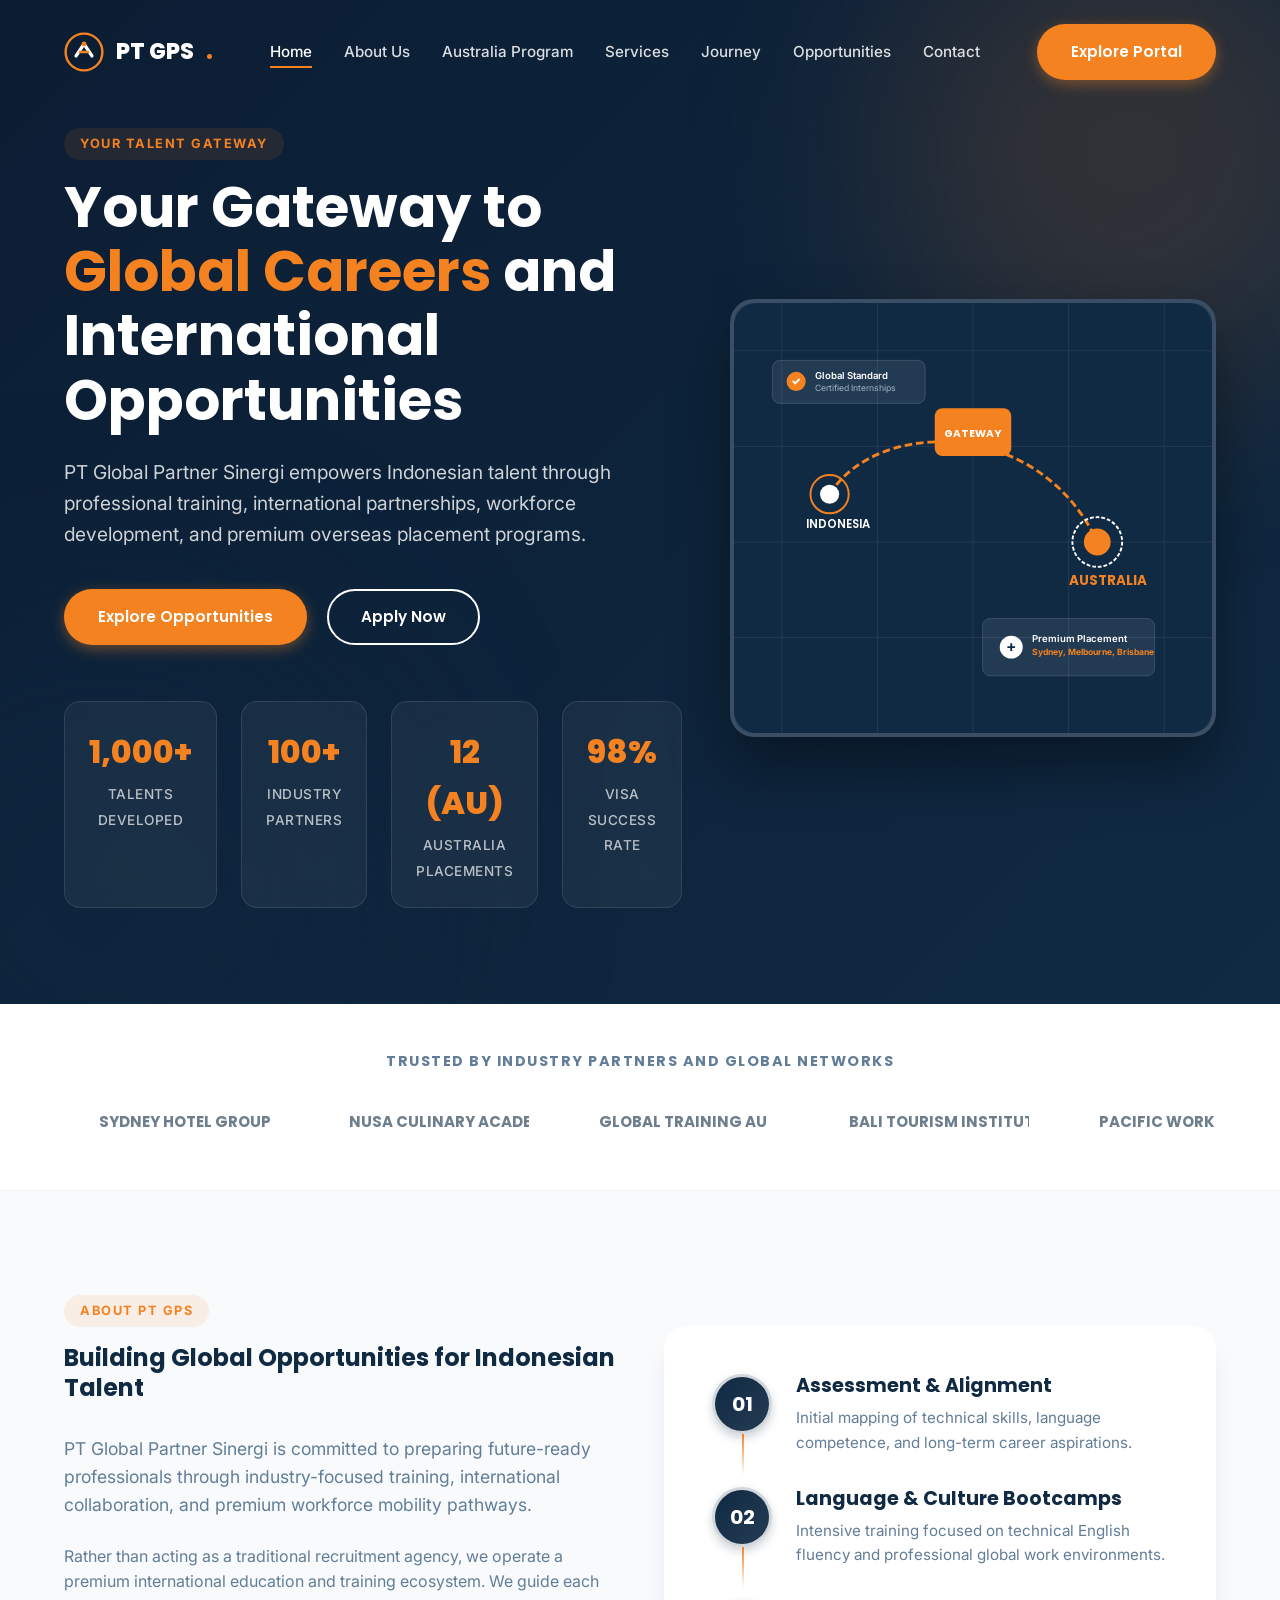
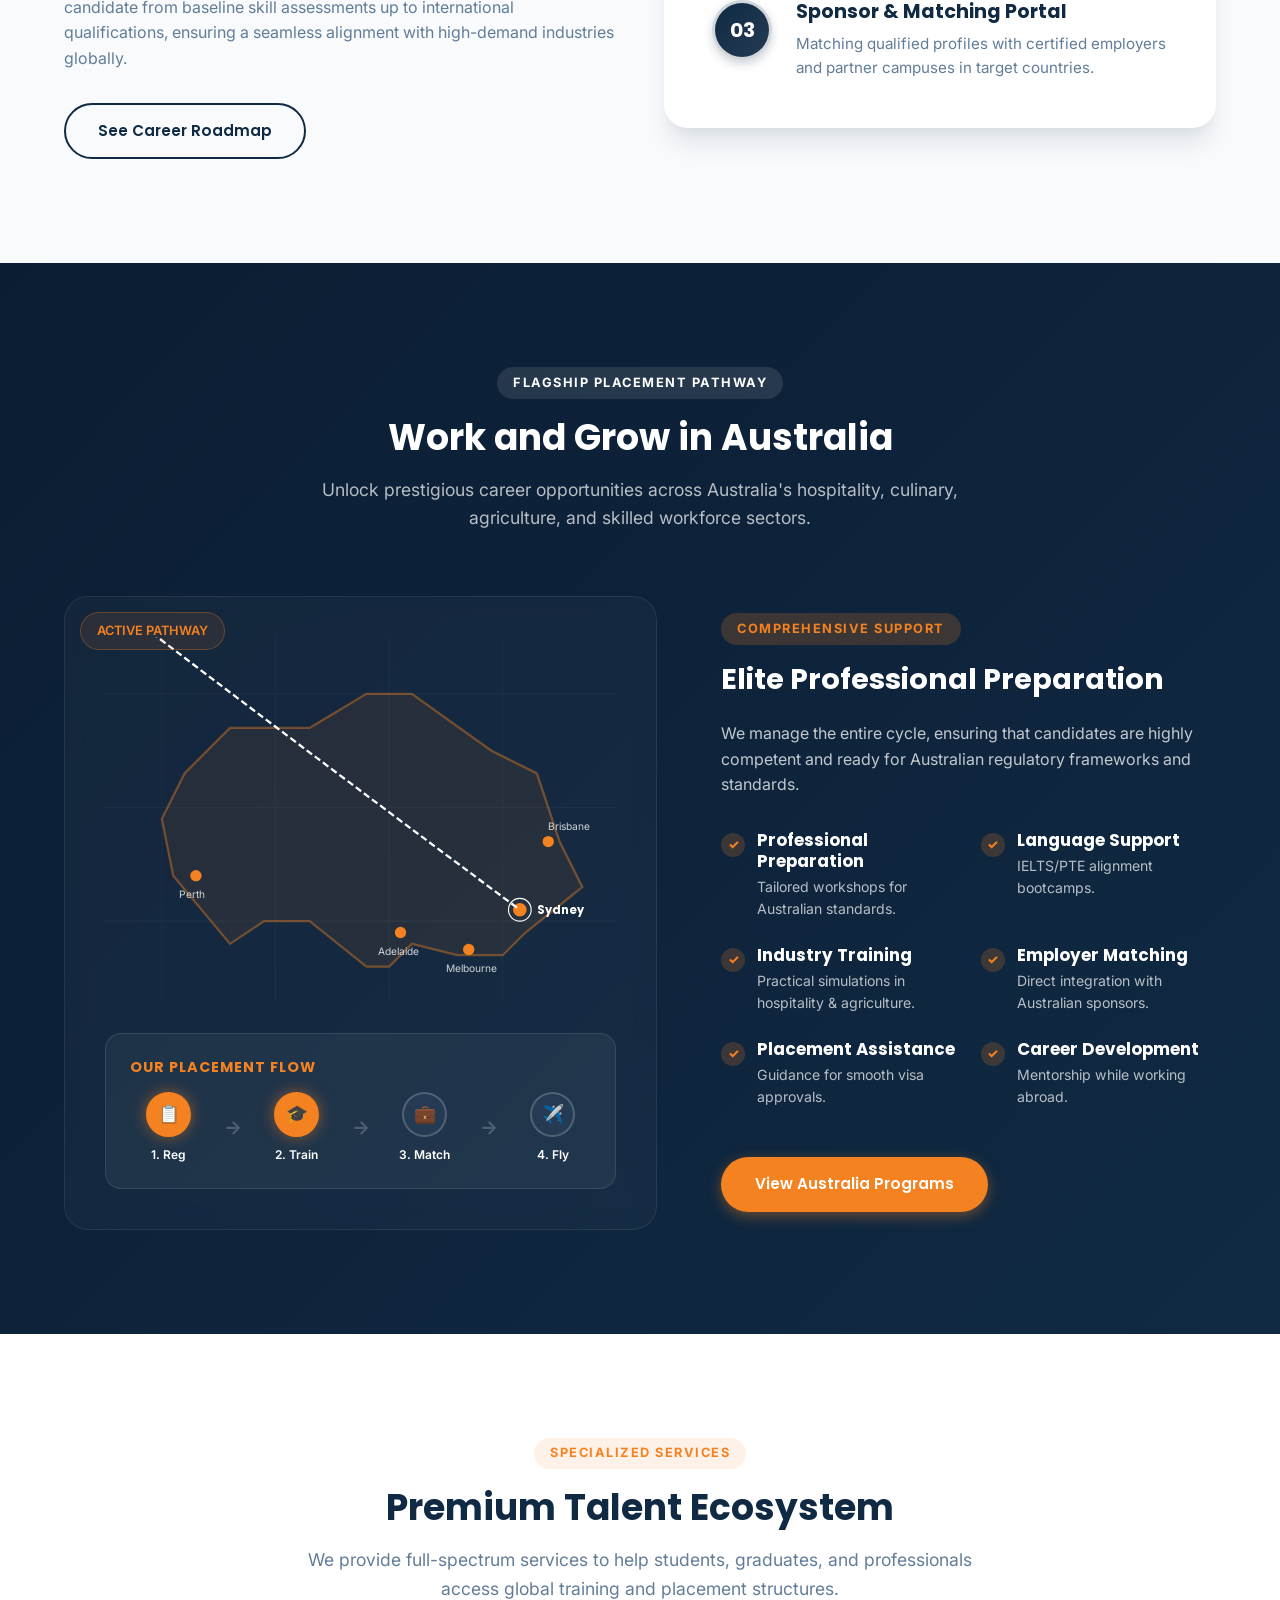
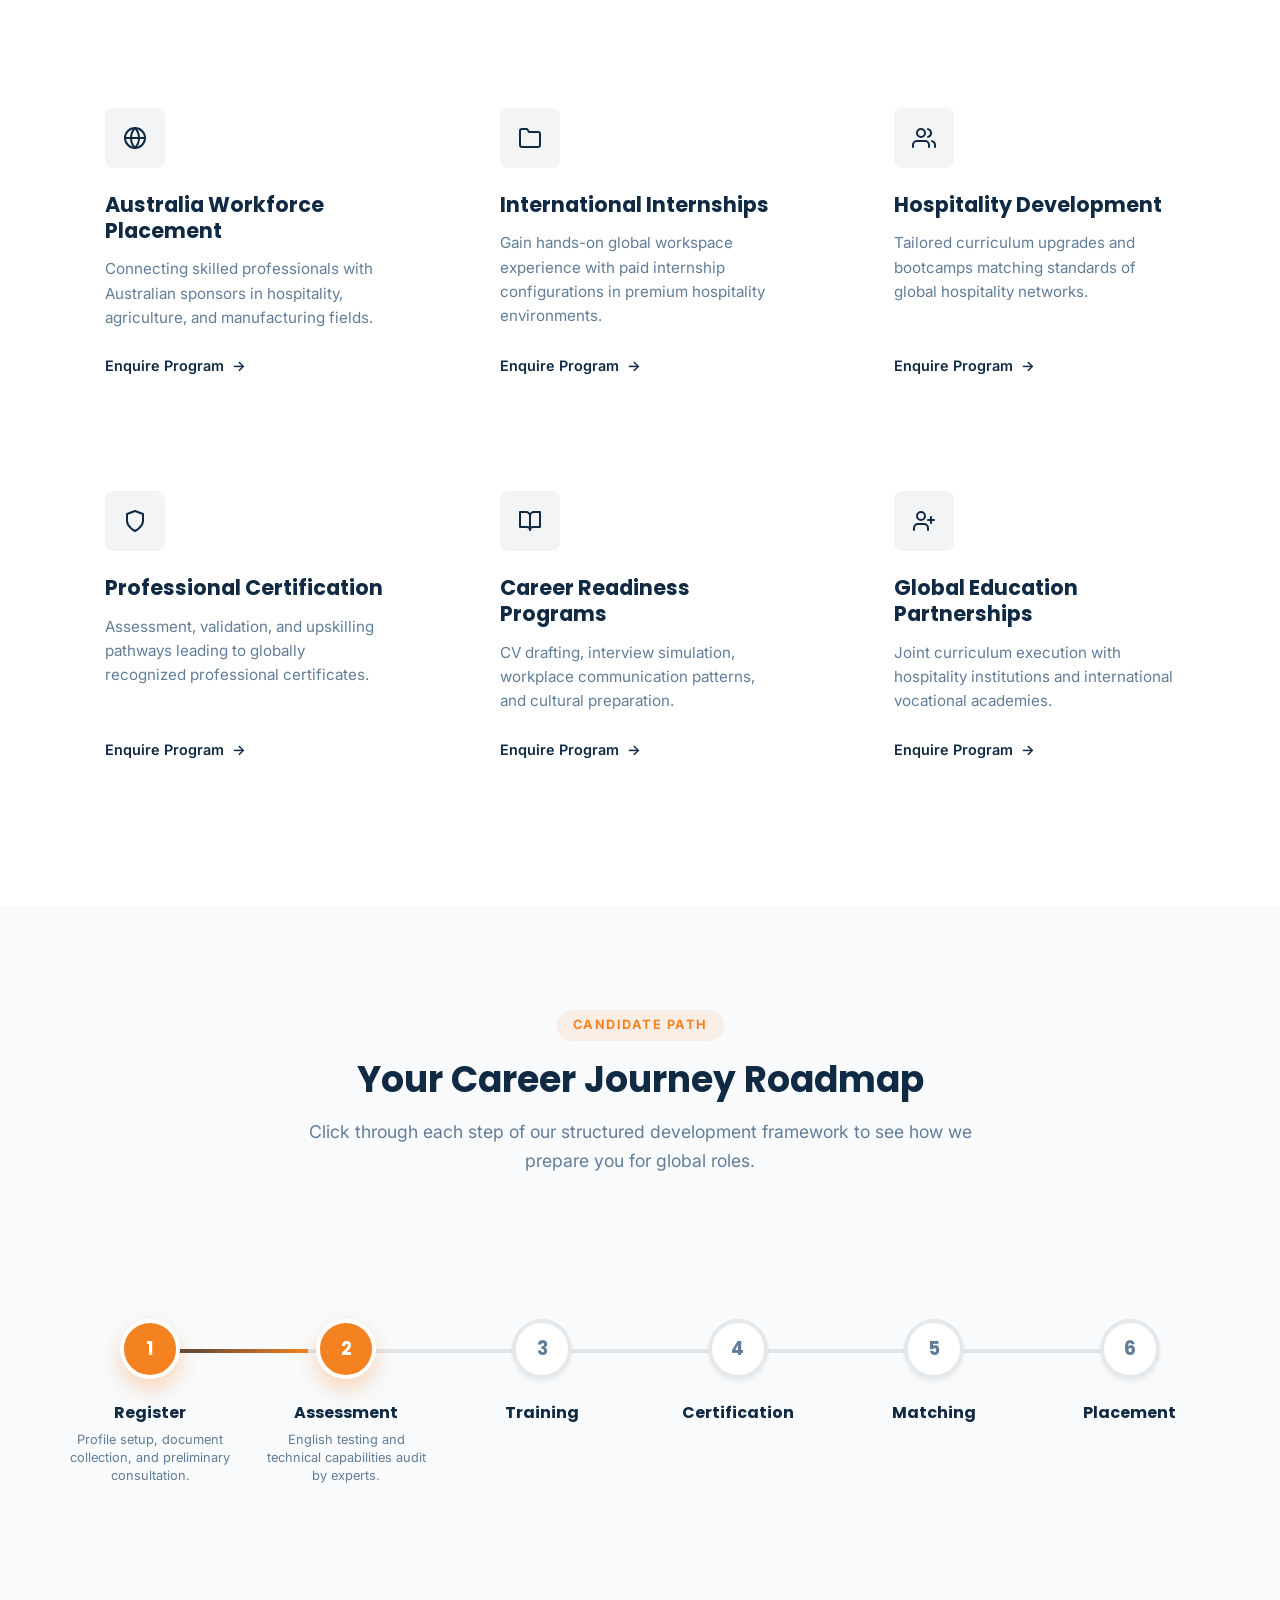
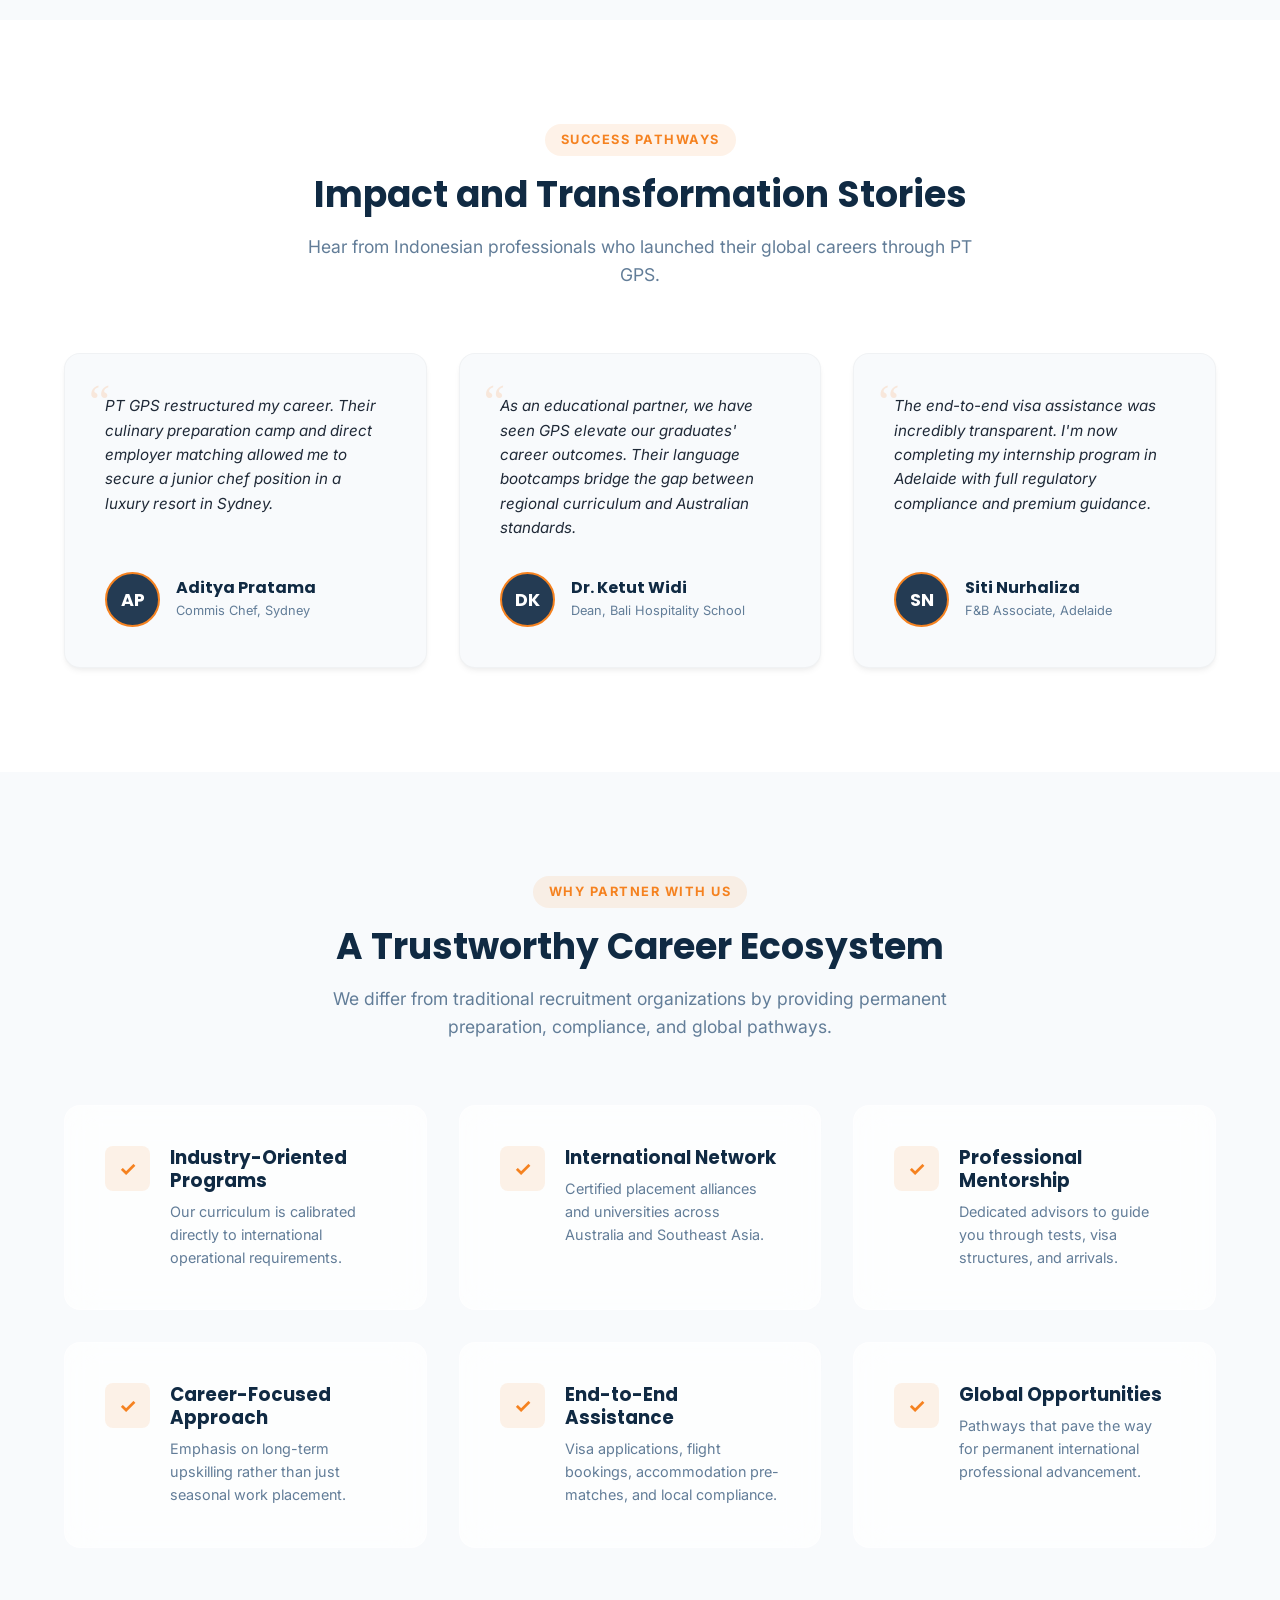
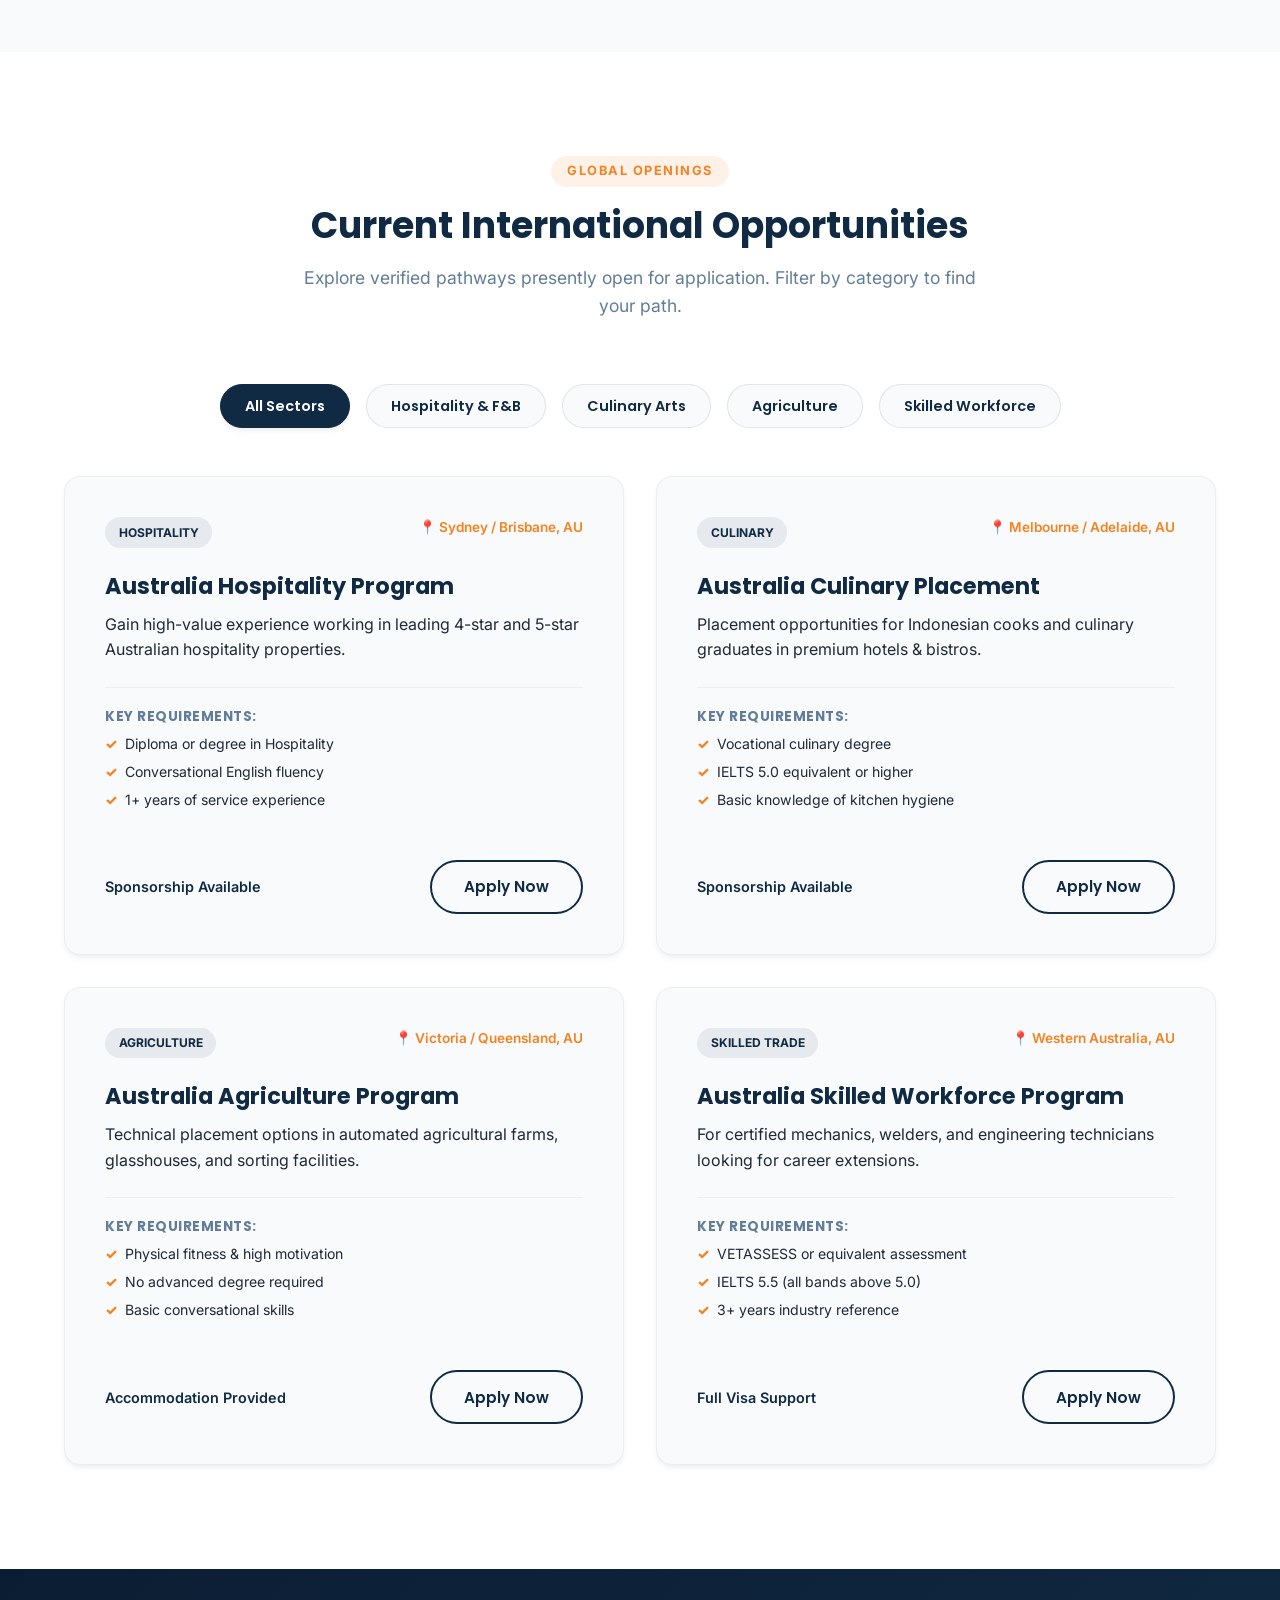
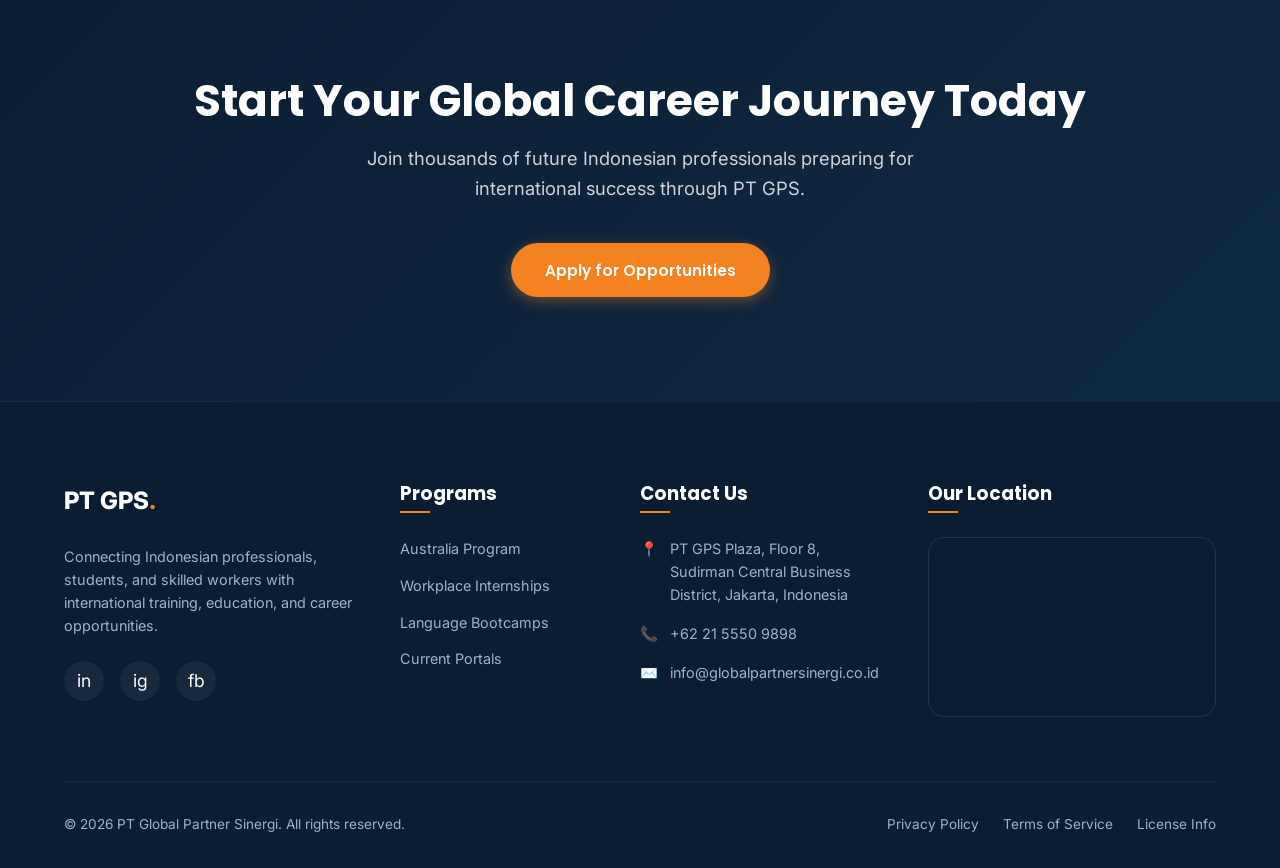
==== index.html @ 9bf145b5 "Initial commit" ====
<!DOCTYPE html>
<html lang="en">
<head>
  <meta charset="UTF-8">
  <meta name="viewport" content="width=device-width, initial-scale=1.0">
  <title>PT Global Partner Sinergi | Premium International Talent Gateway</title>
  
  <!-- SEO Meta Tags -->
  <meta name="description" content="PT Global Partner Sinergi (GPS) connects Indonesian professionals, students, and skilled workers with global training, education, and career opportunities in Australia and worldwide.">
  <meta name="keywords" content="Global Partner Sinergi, GPS, international talent gateway, work in Australia, Indonesian hospitality training, overseas placement, internship Australia, career readiness">
  <meta name="author" content="PT Global Partner Sinergi">
  
  <!-- Open Graph / Facebook -->
  <meta property="og:type" content="website">
  <meta property="og:url" content="https://globalpartnersinergi.co.id/">
  <meta property="og:title" content="PT Global Partner Sinergi | Premium International Talent Gateway">
  <meta property="og:description" content="Connecting Indonesian talents with global careers, hospitality development programs, and professional pathways in Australia.">
  <meta property="og:image" content="assets/og-image.jpg">

  <!-- Style Sheets -->
  <link rel="stylesheet" href="style.css">
</head>
<body>

  <!-- NAVIGATION BAR -->
  <nav class="navbar" id="navbar">
    <div class="container nav-container">
      <a href="#hero" class="logo" id="navLogo">
        <!-- SVG Logo -->
        <svg class="logo-icon" viewBox="0 0 50 50" fill="none" xmlns="http://www.w3.org/2000/svg">
          <circle cx="25" cy="25" r="23" stroke="#F58220" stroke-width="3" />
          <path d="M15 30L25 15L35 30" stroke="#FFFFFF" stroke-width="4" stroke-linecap="round" stroke-linejoin="round" />
          <path d="M20 25H30" stroke="#F58220" stroke-width="3" stroke-linecap="round" />
          <circle cx="25" cy="15" r="3" fill="#F58220" />
        </svg>
        PT GPS<span>.</span>
      </a>

      <div class="nav-menu" id="navMenu">
        <a href="#hero" class="nav-link active">Home</a>
        <a href="#about" class="nav-link">About Us</a>
        <a href="#australia" class="nav-link">Australia Program</a>
        <a href="#services" class="nav-link">Services</a>
        <a href="#journey" class="nav-link">Journey</a>
        <a href="#opportunities" class="nav-link">Opportunities</a>
        <a href="#contact" class="nav-link">Contact</a>
      </div>

      <div class="nav-actions">
        <a href="#opportunities" class="btn btn-primary btn-sm">Explore Portal</a>
      </div>

      <button class="menu-toggle" id="menuToggle" aria-label="Toggle navigation menu">
        <span></span>
        <span></span>
        <span></span>
      </button>
    </div>
  </nav>

  <!-- SECTION 1: HERO -->
  <header class="hero-section" id="hero">
    <div class="hero-shape hero-shape-1"></div>
    <div class="hero-shape hero-shape-2"></div>
    
    <div class="container">
      <div class="grid-2">
        <div class="hero-content reveal-left">
          <span class="badge">Your Talent Gateway</span>
          <h1 class="hero-title">Your Gateway to <span>Global Careers</span> and International Opportunities</h1>
          <p class="hero-subtitle">PT Global Partner Sinergi empowers Indonesian talent through professional training, international partnerships, workforce development, and premium overseas placement programs.</p>
          
          <div class="hero-ctas">
            <a href="#opportunities" class="btn btn-primary">Explore Opportunities</a>
            <a href="#contact" class="btn btn-secondary">Apply Now</a>
          </div>

          <!-- Floating Statistics -->
          <div class="hero-stats">
            <div class="stat-box">
              <span class="stat-number" data-target="1000" data-suffix="+">0</span>
              <span class="stat-label">Talents Developed</span>
            </div>
            <div class="stat-box">
              <span class="stat-number" data-target="100" data-suffix="+">0</span>
              <span class="stat-label">Industry Partners</span>
            </div>
            <div class="stat-box">
              <span class="stat-number" data-target="12" data-suffix=" (AU)">0</span>
              <span class="stat-label">Australia Placements</span>
            </div>
            <div class="stat-box">
              <span class="stat-number" data-target="98" data-suffix="%">0</span>
              <span class="stat-label">Visa Success Rate</span>
            </div>
          </div>
        </div>

        <div class="hero-image-wrapper reveal-right">
          <div class="hero-image-frame float-animation">
            <!-- Premium SVG Talent Map/Workplace Illustration -->
            <svg viewBox="0 0 500 450" fill="none" xmlns="http://www.w3.org/2000/svg">
              <rect width="500" height="450" rx="24" fill="#102A43" />
              <!-- Background grid lines -->
              <path d="M50 0V450M150 0V450M250 0V450M350 0V450M450 0V450" stroke="#243B53" stroke-width="1" />
              <path d="M0 50H500M0 150H500M0 250H500M0 350H500" stroke="#243B53" stroke-width="1" />
              <!-- Map-like connected nodes representing Indonesia & Australia -->
              <path d="M100 200 C 150 120, 320 120, 380 250" stroke="#F58220" stroke-width="3" stroke-dasharray="8 4" />
              <!-- Origin Node (Indonesia) -->
              <circle cx="100" cy="200" r="10" fill="#FFFFFF" />
              <circle cx="100" cy="200" r="20" stroke="#F58220" stroke-width="2" />
              <text x="75" y="235" fill="#FFFFFF" font-family="'Poppins', sans-serif" font-weight="600" font-size="12">INDONESIA</text>
              <!-- Destination Node (Australia) -->
              <circle cx="380" cy="250" r="14" fill="#F58220" />
              <circle cx="380" cy="250" r="26" stroke="#FFFFFF" stroke-dasharray="4 2" stroke-width="2" />
              <text x="350" y="295" fill="#F58220" font-family="'Poppins', sans-serif" font-weight="700" font-size="14">AUSTRALIA</text>
              <!-- Gateway Symbol -->
              <g transform="translate(210, 110)">
                <rect width="80" height="50" rx="8" fill="#F58220" />
                <text x="40" y="30" fill="#FFFFFF" font-family="'Poppins', sans-serif" font-weight="700" font-size="11" text-anchor="middle">GATEWAY</text>
              </g>
              <!-- Floating credentials/badges -->
              <g transform="translate(40, 60)">
                <rect width="160" height="45" rx="8" fill="rgba(255,255,255,0.08)" stroke="rgba(255,255,255,0.15)" stroke-width="1" />
                <circle cx="25" cy="22" r="10" fill="#F58220" />
                <path d="M22 22L24 24L28 20" stroke="white" stroke-width="2" stroke-linecap="round" />
                <text x="45" y="20" fill="white" font-family="'Inter', sans-serif" font-weight="600" font-size="10">Global Standard</text>
                <text x="45" y="32" fill="#9FB3C8" font-family="'Inter', sans-serif" font-size="9">Certified Internships</text>
              </g>
              <g transform="translate(260, 330)">
                <rect width="180" height="60" rx="8" fill="rgba(255,255,255,0.08)" stroke="rgba(255,255,255,0.15)" stroke-width="1" />
                <circle cx="30" cy="30" r="12" fill="#FFFFFF" />
                <!-- Australia Icon symbol -->
                <path d="M26 30L34 30M30 26L30 34" stroke="#102A43" stroke-width="2" />
                <text x="52" y="25" fill="white" font-family="'Inter', sans-serif" font-weight="600" font-size="10">Premium Placement</text>
                <text x="52" y="38" fill="#F58220" font-family="'Inter', sans-serif" font-weight="700" font-size="9">Sydney, Melbourne, Brisbane</text>
              </g>
            </svg>
          </div>
        </div>
      </div>
    </div>
  </header>

  <!-- SECTION 2: TRUST PARTNERS -->
  <section class="trust-section" id="partners">
    <div class="container">
      <h2 class="trust-title">Trusted by Industry Partners and Global Networks</h2>
      <div class="partners-slider">
        <div class="partners-track">
          <!-- Mockup Brand Logos using text/SVGs -->
          <div class="partner-logo">
            <svg width="180" height="40" viewBox="0 0 180 40" fill="none"><text x="0" y="25" fill="#102A43" font-family="'Poppins', sans-serif" font-weight="700" font-size="15">SYDNEY HOTEL GROUP</text></svg>
          </div>
          <div class="partner-logo">
            <svg width="180" height="40" viewBox="0 0 180 40" fill="none"><text x="0" y="25" fill="#102A43" font-family="'Poppins', sans-serif" font-weight="700" font-size="15">NUSA CULINARY ACADEMY</text></svg>
          </div>
          <div class="partner-logo">
            <svg width="180" height="40" viewBox="0 0 180 40" fill="none"><text x="0" y="25" fill="#102A43" font-family="'Poppins', sans-serif" font-weight="700" font-size="15">GLOBAL TRAINING AU</text></svg>
          </div>
          <div class="partner-logo">
            <svg width="180" height="40" viewBox="0 0 180 40" fill="none"><text x="0" y="25" fill="#102A43" font-family="'Poppins', sans-serif" font-weight="700" font-size="15">BALI TOURISM INSTITUTE</text></svg>
          </div>
          <div class="partner-logo">
            <svg width="180" height="40" viewBox="0 0 180 40" fill="none"><text x="0" y="25" fill="#102A43" font-family="'Poppins', sans-serif" font-weight="700" font-size="15">PACIFIC WORKFORCE</text></svg>
          </div>
          <!-- Repeat for Infinite Loop -->
          <div class="partner-logo">
            <svg width="180" height="40" viewBox="0 0 180 40" fill="none"><text x="0" y="25" fill="#102A43" font-family="'Poppins', sans-serif" font-weight="700" font-size="15">SYDNEY HOTEL GROUP</text></svg>
          </div>
          <div class="partner-logo">
            <svg width="180" height="40" viewBox="0 0 180 40" fill="none"><text x="0" y="25" fill="#102A43" font-family="'Poppins', sans-serif" font-weight="700" font-size="15">NUSA CULINARY ACADEMY</text></svg>
          </div>
          <div class="partner-logo">
            <svg width="180" height="40" viewBox="0 0 180 40" fill="none"><text x="0" y="25" fill="#102A43" font-family="'Poppins', sans-serif" font-weight="700" font-size="15">GLOBAL TRAINING AU</text></svg>
          </div>
        </div>
      </div>
    </div>
  </section>

  <!-- SECTION 3: ABOUT GPS -->
  <section class="about-section section-padding" id="about">
    <div class="container">
      <div class="grid-2">
        <div class="reveal-left">
          <span class="badge">About PT GPS</span>
          <h2 class="section-header" style="text-align: left; margin-left: 0; margin-bottom: 2rem; max-width: 100%;">Building Global Opportunities for Indonesian Talent</h2>
          <p style="color: var(--color-text-muted); font-size: 1.1rem; margin-bottom: 1.5rem;">PT Global Partner Sinergi is committed to preparing future-ready professionals through industry-focused training, international collaboration, and premium workforce mobility pathways.</p>
          <p style="color: var(--color-text-muted); font-size: 1rem; margin-bottom: 2rem;">Rather than acting as a traditional recruitment agency, we operate a premium international education and training ecosystem. We guide each candidate from baseline skill assessments up to international qualifications, ensuring a seamless alignment with high-demand industries globally.</p>
          <a href="#journey" class="btn btn-outline">See Career Roadmap</a>
        </div>

        <div class="reveal-right">
          <!-- Infographic Steps -->
          <div class="infographic-wrapper">
            <div class="infographic-grid">
              <div class="info-step">
                <div class="info-num">01</div>
                <div class="info-content">
                  <h3>Assessment & Alignment</h3>
                  <p>Initial mapping of technical skills, language competence, and long-term career aspirations.</p>
                </div>
              </div>
              <div class="info-step">
                <div class="info-num">02</div>
                <div class="info-content">
                  <h3>Language & Culture Bootcamps</h3>
                  <p>Intensive training focused on technical English fluency and professional global work environments.</p>
                </div>
              </div>
              <div class="info-step">
                <div class="info-num">03</div>
                <div class="info-content">
                  <h3>Sponsor & Matching Portal</h3>
                  <p>Matching qualified profiles with certified employers and partner campuses in target countries.</p>
                </div>
              </div>
            </div>
          </div>
        </div>
      </div>
    </div>
  </section>

  <!-- SECTION 4: FEATURED PROGRAM - AUSTRALIA -->
  <section class="featured-section section-padding theme-dark" id="australia">
    <div class="container">
      <div class="section-header reveal">
        <span class="badge" style="background-color: rgba(255, 255, 255, 0.1); color: var(--color-white);">Flagship Placement Pathway</span>
        <h2>Work and Grow in Australia</h2>
        <p>Unlock prestigious career opportunities across Australia's hospitality, culinary, agriculture, and skilled workforce sectors.</p>
      </div>

      <div class="australia-grid">
        <div class="australia-visual reveal-left">
          <div class="australia-map-container">
            <span class="path-overlay">ACTIVE PATHWAY</span>
            <!-- Australia Map SVG with glow elements -->
            <svg viewBox="0 0 450 320" fill="none" xmlns="http://www.w3.org/2000/svg">
              <!-- Grid background -->
              <path d="M0 50 H450M0 150 H450M0 250 H450M50 0 V320M150 0 V320M250 0 V320M350 0 V320" stroke="rgba(255,255,255,0.03)" stroke-width="1" />
              <!-- Map outline (Australia simplified silhouette) -->
              <path d="M70 120 L110 80 L180 80 L230 50 L270 50 L340 100 L380 120 L400 180 L420 220 L370 260 L350 280 L310 280 L270 270 L250 290 L230 290 L180 250 L140 250 L110 270 L60 210 L50 160 Z" fill="rgba(245, 130, 32, 0.08)" stroke="rgba(245, 130, 32, 0.4)" stroke-width="2" />
              <!-- City Markers -->
              <!-- Perth -->
              <circle cx="80" cy="210" r="5" fill="#F58220" />
              <text x="65" y="230" fill="rgba(255, 255, 255, 0.8)" font-family="'Inter', sans-serif" font-size="9">Perth</text>
              <!-- Adelaide -->
              <circle cx="260" cy="260" r="5" fill="#F58220" />
              <text x="240" y="280" fill="rgba(255, 255, 255, 0.8)" font-family="'Inter', sans-serif" font-size="9">Adelaide</text>
              <!-- Melbourne -->
              <circle cx="320" cy="275" r="5" fill="#F58220" />
              <text x="300" y="295" fill="rgba(255, 255, 255, 0.8)" font-family="'Inter', sans-serif" font-size="9">Melbourne</text>
              <!-- Sydney -->
              <circle cx="365" cy="240" r="6" fill="#F58220" />
              <circle cx="365" cy="240" r="10" stroke="#FFFFFF" stroke-width="1" />
              <text x="380" y="244" fill="#FFFFFF" font-family="'Poppins', sans-serif" font-weight="700" font-size="10">Sydney</text>
              <!-- Brisbane -->
              <circle cx="390" cy="180" r="5" fill="#F58220" />
              <text x="390" y="170" fill="rgba(255, 255, 255, 0.8)" font-family="'Inter', sans-serif" font-size="9">Brisbane</text>
              <!-- Connection from Jakarta (imaginary offscreen top-left) -->
              <path d="M20 -20 Q 150 80, 365 240" stroke="#FFFFFF" stroke-dasharray="6 3" stroke-width="2" />
            </svg>

            <!-- Success pathway flow diagram -->
            <div class="australia-pathway-diagram">
              <h4 class="pathway-title">Our Placement Flow</h4>
              <div class="pathway-flow">
                <div class="flow-node active">
                  <div class="flow-node-icon">📋</div>
                  <span>1. Reg</span>
                </div>
                <div class="flow-arrow">→</div>
                <div class="flow-node active">
                  <div class="flow-node-icon">🎓</div>
                  <span>2. Train</span>
                </div>
                <div class="flow-arrow">→</div>
                <div class="flow-node">
                  <div class="flow-node-icon">💼</div>
                  <span>3. Match</span>
                </div>
                <div class="flow-arrow">→</div>
                <div class="flow-node">
                  <div class="flow-node-icon">✈️</div>
                  <span>4. Fly</span>
                </div>
              </div>
            </div>
          </div>
        </div>

        <div class="reveal-right">
          <span class="badge" style="background-color: rgba(245, 130, 32, 0.2); color: var(--color-secondary);">Comprehensive Support</span>
          <h3 style="font-size: 1.8rem; margin-bottom: 1.5rem; color: var(--color-white);">Elite Professional Preparation</h3>
          <p style="color: rgba(255, 255, 255, 0.75); margin-bottom: 2rem;">We manage the entire cycle, ensuring that candidates are highly competent and ready for Australian regulatory frameworks and standards.</p>
          
          <div class="features-list">
            <div class="feature-item">
              <div class="feature-icon-bullet">✓</div>
              <div class="feature-info">
                <h4>Professional Preparation</h4>
                <p>Tailored workshops for Australian standards.</p>
              </div>
            </div>
            <div class="feature-item">
              <div class="feature-icon-bullet">✓</div>
              <div class="feature-info">
                <h4>Language Support</h4>
                <p>IELTS/PTE alignment bootcamps.</p>
              </div>
            </div>
            <div class="feature-item">
              <div class="feature-icon-bullet">✓</div>
              <div class="feature-info">
                <h4>Industry Training</h4>
                <p>Practical simulations in hospitality & agriculture.</p>
              </div>
            </div>
            <div class="feature-item">
              <div class="feature-icon-bullet">✓</div>
              <div class="feature-info">
                <h4>Employer Matching</h4>
                <p>Direct integration with Australian sponsors.</p>
              </div>
            </div>
            <div class="feature-item">
              <div class="feature-icon-bullet">✓</div>
              <div class="feature-info">
                <h4>Placement Assistance</h4>
                <p>Guidance for smooth visa approvals.</p>
              </div>
            </div>
            <div class="feature-item">
              <div class="feature-icon-bullet">✓</div>
              <div class="feature-info">
                <h4>Career Development</h4>
                <p>Mentorship while working abroad.</p>
              </div>
            </div>
          </div>

          <div style="margin-top: 3rem;">
            <a href="#opportunities" class="btn btn-primary">View Australia Programs</a>
          </div>
        </div>
      </div>
    </div>
  </section>

  <!-- SECTION 5: OUR SERVICES -->
  <section class="services-section section-padding" id="services">
    <div class="container">
      <div class="section-header reveal">
        <span class="badge">Specialized Services</span>
        <h2>Premium Talent Ecosystem</h2>
        <p>We provide full-spectrum services to help students, graduates, and professionals access global training and placement structures.</p>
      </div>

      <div class="grid-3">
        <!-- Service 1 -->
        <div class="service-card glass-panel reveal">
          <div class="service-icon-box">
            <!-- Australia Placement Icon -->
            <svg width="24" height="24" viewBox="0 0 24 24" fill="none" stroke="currentColor" stroke-width="2" stroke-linecap="round" stroke-linejoin="round"><circle cx="12" cy="12" r="10"/><path d="M12 2a14.5 14.5 0 0 0 0 20 14.5 14.5 0 0 0 0-20"/><path d="M2 12h20"/></svg>
          </div>
          <h3>Australia Workforce Placement</h3>
          <p>Connecting skilled professionals with Australian sponsors in hospitality, agriculture, and manufacturing fields.</p>
          <a href="#contact" class="service-learn-more open-apply-modal" data-program="Australia Workforce Placement">Enquire Program</a>
        </div>
        <!-- Service 2 -->
        <div class="service-card glass-panel reveal" style="transition-delay: 0.1s;">
          <div class="service-icon-box">
            <!-- Internship Icon -->
            <svg width="24" height="24" viewBox="0 0 24 24" fill="none" stroke="currentColor" stroke-width="2" stroke-linecap="round" stroke-linejoin="round"><path d="M22 19a2 2 0 0 1-2 2H4a2 2 0 0 1-2-2V5a2 2 0 0 1 2-2h5l2 3h9a2 2 0 0 1 2 2z"/></svg>
          </div>
          <h3>International Internships</h3>
          <p>Gain hands-on global workspace experience with paid internship configurations in premium hospitality environments.</p>
          <a href="#contact" class="service-learn-more open-apply-modal" data-program="International Internship Programs">Enquire Program</a>
        </div>
        <!-- Service 3 -->
        <div class="service-card glass-panel reveal" style="transition-delay: 0.2s;">
          <div class="service-icon-box">
            <!-- Hospitality Development Icon -->
            <svg width="24" height="24" viewBox="0 0 24 24" fill="none" stroke="currentColor" stroke-width="2" stroke-linecap="round" stroke-linejoin="round"><path d="M17 21v-2a4 4 0 0 0-4-4H5a4 4 0 0 0-4 4v2"/><circle cx="9" cy="7" r="4"/><path d="M23 21v-2a4 4 0 0 0-3-3.87"/><path d="M16 3.13a4 4 0 0 1 0 7.75"/></svg>
          </div>
          <h3>Hospitality Development</h3>
          <p>Tailored curriculum upgrades and bootcamps matching standards of global hospitality networks.</p>
          <a href="#contact" class="service-learn-more open-apply-modal" data-program="Hospitality Development Programs">Enquire Program</a>
        </div>
        <!-- Service 4 -->
        <div class="service-card glass-panel reveal">
          <div class="service-icon-box">
            <!-- Certification Icon -->
            <svg width="24" height="24" viewBox="0 0 24 24" fill="none" stroke="currentColor" stroke-width="2" stroke-linecap="round" stroke-linejoin="round"><path d="M12 22s8-4 8-10V5l-8-3-8 3v7c0 6 8 10 8 10z"/></svg>
          </div>
          <h3>Professional Certification</h3>
          <p>Assessment, validation, and upskilling pathways leading to globally recognized professional certificates.</p>
          <a href="#contact" class="service-learn-more open-apply-modal" data-program="Professional Certification Training">Enquire Program</a>
        </div>
        <!-- Service 5 -->
        <div class="service-card glass-panel reveal" style="transition-delay: 0.1s;">
          <div class="service-icon-box">
            <!-- Readiness Icon -->
            <svg width="24" height="24" viewBox="0 0 24 24" fill="none" stroke="currentColor" stroke-width="2" stroke-linecap="round" stroke-linejoin="round"><path d="M2 3h6a4 4 0 0 1 4 4v14a3 3 0 0 0-3-3H2z"/><path d="M22 3h-6a4 4 0 0 0-4 4v14a3 3 0 0 1 3-3h7z"/></svg>
          </div>
          <h3>Career Readiness Programs</h3>
          <p>CV drafting, interview simulation, workplace communication patterns, and cultural preparation.</p>
          <a href="#contact" class="service-learn-more open-apply-modal" data-program="Career Readiness Programs">Enquire Program</a>
        </div>
        <!-- Service 6 -->
        <div class="service-card glass-panel reveal" style="transition-delay: 0.2s;">
          <div class="service-icon-box">
            <!-- Partnerships Icon -->
            <svg width="24" height="24" viewBox="0 0 24 24" fill="none" stroke="currentColor" stroke-width="2" stroke-linecap="round" stroke-linejoin="round"><path d="M16 21v-2a4 4 0 0 0-4-4H6a4 4 0 0 0-4 4v2"/><circle cx="9" cy="7" r="4"/><line x1="19" y1="8" x2="19" y2="14"/><line x1="22" y1="11" x2="16" y2="11"/></svg>
          </div>
          <h3>Global Education Partnerships</h3>
          <p>Joint curriculum execution with hospitality institutions and international vocational academies.</p>
          <a href="#contact" class="service-learn-more open-apply-modal" data-program="Global Education Partnerships">Enquire Program</a>
        </div>
      </div>
    </div>
  </section>

  <!-- SECTION 6: CAREER JOURNEY -->
  <section class="journey-section section-padding" id="journey">
    <div class="container">
      <div class="section-header reveal">
        <span class="badge">Candidate Path</span>
        <h2>Your Career Journey Roadmap</h2>
        <p>Click through each step of our structured development framework to see how we prepare you for global roles.</p>
      </div>

      <div class="timeline-container reveal">
        <!-- Interactive Horizontal Timeline -->
        <div class="timeline-track">
          <div class="timeline-line">
            <div class="timeline-line-progress" id="timelineProgress"></div>
          </div>
          
          <!-- Step 1 -->
          <div class="timeline-step active">
            <div class="timeline-node">1</div>
            <div class="timeline-info">
              <h3>Register</h3>
              <p>Profile setup, document collection, and preliminary consultation.</p>
            </div>
          </div>
          <!-- Step 2 -->
          <div class="timeline-step active">
            <div class="timeline-node">2</div>
            <div class="timeline-info">
              <h3>Assessment</h3>
              <p>English testing and technical capabilities audit by experts.</p>
            </div>
          </div>
          <!-- Step 3 -->
          <div class="timeline-step">
            <div class="timeline-node">3</div>
            <div class="timeline-info">
              <h3>Training</h3>
              <p>Intensive cultural and workplace alignment bootcamp.</p>
            </div>
          </div>
          <!-- Step 4 -->
          <div class="timeline-step">
            <div class="timeline-node">4</div>
            <div class="timeline-info">
              <h3>Certification</h3>
              <p>Final validation tests and receiving global competence credentials.</p>
            </div>
          </div>
          <!-- Step 5 -->
          <div class="timeline-step">
            <div class="timeline-node">5</div>
            <div class="timeline-info">
              <h3>Matching</h3>
              <p>Direct video interviews and contracts with international sponsors.</p>
            </div>
          </div>
          <!-- Step 6 -->
          <div class="timeline-step">
            <div class="timeline-node">6</div>
            <div class="timeline-info">
              <h3>Placement</h3>
              <p>Visa processing, pre-departure briefings, and arrival tracking.</p>
            </div>
          </div>
        </div>
      </div>
    </div>
  </section>

  <!-- SECTION 7: SUCCESS STORIES -->
  <section class="testimonials-section section-padding" id="testimonials">
    <div class="container">
      <div class="section-header reveal">
        <span class="badge">Success Pathways</span>
        <h2>Impact and Transformation Stories</h2>
        <p>Hear from Indonesian professionals who launched their global careers through PT GPS.</p>
      </div>

      <div class="testimonials-grid">
        <!-- Testimonial 1 -->
        <div class="testimonial-card reveal">
          <div class="quote-icon">“</div>
          <p class="testimonial-text">PT GPS restructured my career. Their culinary preparation camp and direct employer matching allowed me to secure a junior chef position in a luxury resort in Sydney.</p>
          <div class="testimonial-profile">
            <div class="avatar-placeholder">AP</div>
            <div class="profile-info">
              <h4>Aditya Pratama</h4>
              <p>Commis Chef, Sydney</p>
            </div>
          </div>
        </div>
        <!-- Testimonial 2 -->
        <div class="testimonial-card reveal" style="transition-delay: 0.1s;">
          <div class="quote-icon">“</div>
          <p class="testimonial-text">As an educational partner, we have seen GPS elevate our graduates' career outcomes. Their language bootcamps bridge the gap between regional curriculum and Australian standards.</p>
          <div class="testimonial-profile">
            <div class="avatar-placeholder">DK</div>
            <div class="profile-info">
              <h4>Dr. Ketut Widi</h4>
              <p>Dean, Bali Hospitality School</p>
            </div>
          </div>
        </div>
        <!-- Testimonial 3 -->
        <div class="testimonial-card reveal" style="transition-delay: 0.2s;">
          <div class="quote-icon">“</div>
          <p class="testimonial-text">The end-to-end visa assistance was incredibly transparent. I'm now completing my internship program in Adelaide with full regulatory compliance and premium guidance.</p>
          <div class="testimonial-profile">
            <div class="avatar-placeholder">SN</div>
            <div class="profile-info">
              <h4>Siti Nurhaliza</h4>
              <p>F&B Associate, Adelaide</p>
            </div>
          </div>
        </div>
      </div>
    </div>
  </section>

  <!-- SECTION 8: WHY CHOOSE GPS -->
  <section class="why-section section-padding" id="why">
    <div class="container">
      <div class="section-header reveal">
        <span class="badge">Why Partner With Us</span>
        <h2>A Trustworthy Career Ecosystem</h2>
        <p>We differ from traditional recruitment organizations by providing permanent preparation, compliance, and global pathways.</p>
      </div>

      <div class="why-grid">
        <!-- Benefit 1 -->
        <div class="why-card glass-panel reveal">
          <div class="why-icon">✓</div>
          <div class="why-info">
            <h3>Industry-Oriented Programs</h3>
            <p>Our curriculum is calibrated directly to international operational requirements.</p>
          </div>
        </div>
        <!-- Benefit 2 -->
        <div class="why-card glass-panel reveal" style="transition-delay: 0.1s;">
          <div class="why-icon">✓</div>
          <div class="why-info">
            <h3>International Network</h3>
            <p>Certified placement alliances and universities across Australia and Southeast Asia.</p>
          </div>
        </div>
        <!-- Benefit 3 -->
        <div class="why-card glass-panel reveal" style="transition-delay: 0.2s;">
          <div class="why-icon">✓</div>
          <div class="why-info">
            <h3>Professional Mentorship</h3>
            <p>Dedicated advisors to guide you through tests, visa structures, and arrivals.</p>
          </div>
        </div>
        <!-- Benefit 4 -->
        <div class="why-card glass-panel reveal">
          <div class="why-icon">✓</div>
          <div class="why-info">
            <h3>Career-Focused Approach</h3>
            <p>Emphasis on long-term upskilling rather than just seasonal work placement.</p>
          </div>
        </div>
        <!-- Benefit 5 -->
        <div class="why-card glass-panel reveal" style="transition-delay: 0.1s;">
          <div class="why-icon">✓</div>
          <div class="why-info">
            <h3>End-to-End Assistance</h3>
            <p>Visa applications, flight bookings, accommodation pre-matches, and local compliance.</p>
          </div>
        </div>
        <!-- Benefit 6 -->
        <div class="why-card glass-panel reveal" style="transition-delay: 0.2s;">
          <div class="why-icon">✓</div>
          <div class="why-info">
            <h3>Global Opportunities</h3>
            <p>Pathways that pave the way for permanent international professional advancement.</p>
          </div>
        </div>
      </div>
    </div>
  </section>

  <!-- SECTION 9: OPPORTUNITY PORTAL -->
  <section class="portal-section section-padding" id="opportunities">
    <div class="container">
      <div class="section-header reveal">
        <span class="badge">Global Openings</span>
        <h2>Current International Opportunities</h2>
        <p>Explore verified pathways presently open for application. Filter by category to find your path.</p>
      </div>

      <!-- Live Filters -->
      <div class="portal-filter-bar reveal">
        <button class="filter-btn active" data-filter="all">All Sectors</button>
        <button class="filter-btn" data-filter="hospitality">Hospitality & F&B</button>
        <button class="filter-btn" data-filter="culinary">Culinary Arts</button>
        <button class="filter-btn" data-filter="agriculture">Agriculture</button>
        <button class="filter-btn" data-filter="skilled">Skilled Workforce</button>
      </div>

      <div class="portal-grid">
        <!-- Card 1 -->
        <div class="portal-card reveal" data-category="hospitality">
          <div class="portal-card-header">
            <span class="portal-tag">Hospitality</span>
            <span class="portal-location">📍 Sydney / Brisbane, AU</span>
          </div>
          <h3>Australia Hospitality Program</h3>
          <p>Gain high-value experience working in leading 4-star and 5-star Australian hospitality properties.</p>
          
          <div class="portal-reqs">
            <h4>Key Requirements:</h4>
            <ul>
              <li>Diploma or degree in Hospitality</li>
              <li>Conversational English fluency</li>
              <li>1+ years of service experience</li>
            </ul>
          </div>

          <div class="portal-card-footer">
            <span class="portal-salary">Sponsorship Available</span>
            <button class="btn btn-outline btn-sm open-apply-modal" data-program="Australia Hospitality Program">Apply Now</button>
          </div>
        </div>

        <!-- Card 2 -->
        <div class="portal-card reveal" data-category="culinary" style="transition-delay: 0.1s;">
          <div class="portal-card-header">
            <span class="portal-tag">Culinary</span>
            <span class="portal-location">📍 Melbourne / Adelaide, AU</span>
          </div>
          <h3>Australia Culinary Placement</h3>
          <p>Placement opportunities for Indonesian cooks and culinary graduates in premium hotels & bistros.</p>
          
          <div class="portal-reqs">
            <h4>Key Requirements:</h4>
            <ul>
              <li>Vocational culinary degree</li>
              <li>IELTS 5.0 equivalent or higher</li>
              <li>Basic knowledge of kitchen hygiene</li>
            </ul>
          </div>

          <div class="portal-card-footer">
            <span class="portal-salary">Sponsorship Available</span>
            <button class="btn btn-outline btn-sm open-apply-modal" data-program="Australia Culinary Placement">Apply Now</button>
          </div>
        </div>

        <!-- Card 3 -->
        <div class="portal-card reveal" data-category="agriculture">
          <div class="portal-card-header">
            <span class="portal-tag">Agriculture</span>
            <span class="portal-location">📍 Victoria / Queensland, AU</span>
          </div>
          <h3>Australia Agriculture Program</h3>
          <p>Technical placement options in automated agricultural farms, glasshouses, and sorting facilities.</p>
          
          <div class="portal-reqs">
            <h4>Key Requirements:</h4>
            <ul>
              <li>Physical fitness & high motivation</li>
              <li>No advanced degree required</li>
              <li>Basic conversational skills</li>
            </ul>
          </div>

          <div class="portal-card-footer">
            <span class="portal-salary">Accommodation Provided</span>
            <button class="btn btn-outline btn-sm open-apply-modal" data-program="Australia Agriculture Program">Apply Now</button>
          </div>
        </div>

        <!-- Card 4 -->
        <div class="portal-card reveal" data-category="skilled" style="transition-delay: 0.1s;">
          <div class="portal-card-header">
            <span class="portal-tag">Skilled Trade</span>
            <span class="portal-location">📍 Western Australia, AU</span>
          </div>
          <h3>Australia Skilled Workforce Program</h3>
          <p>For certified mechanics, welders, and engineering technicians looking for career extensions.</p>
          
          <div class="portal-reqs">
            <h4>Key Requirements:</h4>
            <ul>
              <li>VETASSESS or equivalent assessment</li>
              <li>IELTS 5.5 (all bands above 5.0)</li>
              <li>3+ years industry reference</li>
            </ul>
          </div>

          <div class="portal-card-footer">
            <span class="portal-salary">Full Visa Support</span>
            <button class="btn btn-outline btn-sm open-apply-modal" data-program="Australia Skilled Workforce Program">Apply Now</button>
          </div>
        </div>
      </div>
    </div>
  </section>

  <!-- SECTION 10: CALL TO ACTION -->
  <section class="cta-section section-padding" id="contact">
    <div class="container reveal">
      <h2>Start Your Global Career Journey Today</h2>
      <p>Join thousands of future Indonesian professionals preparing for international success through PT GPS.</p>
      <button class="btn btn-primary open-apply-modal" data-program="General Global Placement Application">Apply for Opportunities</button>
    </div>
  </section>

  <!-- SECTION 11: FOOTER -->
  <footer class="footer">
    <div class="container">
      <div class="footer-grid">
        <div class="footer-about">
          <div class="footer-logo">PT GPS<span>.</span></div>
          <p>Connecting Indonesian professionals, students, and skilled workers with international training, education, and career opportunities.</p>
          <div class="footer-socials">
            <a href="#" class="social-icon" aria-label="LinkedIn">in</a>
            <a href="#" class="social-icon" aria-label="Instagram">ig</a>
            <a href="#" class="social-icon" aria-label="Facebook">fb</a>
          </div>
        </div>

        <div class="footer-column">
          <h3>Programs</h3>
          <div class="footer-links">
            <a href="#australia">Australia Program</a>
            <a href="#services">Workplace Internships</a>
            <a href="#services">Language Bootcamps</a>
            <a href="#opportunities">Current Portals</a>
          </div>
        </div>

        <div class="footer-column">
          <h3>Contact Us</h3>
          <ul class="footer-contact">
            <li>
              <span class="footer-contact-icon">📍</span>
              PT GPS Plaza, Floor 8, Sudirman Central Business District, Jakarta, Indonesia
            </li>
            <li>
              <span class="footer-contact-icon">📞</span>
              +62 21 5550 9898
            </li>
            <li>
              <span class="footer-contact-icon">✉️</span>
              info@globalpartnersinergi.co.id
            </li>
          </ul>
        </div>

        <!-- Google Maps Integration -->
        <div class="footer-column">
          <h3>Our Location</h3>
          <div class="map-container">
            <!-- Real static Google Maps iframe coordinates pointing to SCBD Jakarta -->
            <iframe 
              src="https://www.google.com/maps/embed?pb=!1m18!1m12!1m12!1m3!1d3966.2737666336594!2d106.8055627!3d-6.2275997!2m3!1f0!2f0!3f0!3m2!1i1024!2i768!4f13.1!3m3!1m2!1s0x2e69f15007011d87%3A0xa6eb0a4dfb7381ad!2sSudirman%20Central%20Business%20District!5e0!3m2!1sen!2sid!4v1680000000000!5m2!1sen!2sid" 
              width="100%" 
              height="100%" 
              style="border:0;" 
              allowfullscreen="" 
              loading="lazy" 
              referrerpolicy="no-referrer-when-downgrade">
            </iframe>
          </div>
        </div>
      </div>

      <div class="footer-bottom">
        <div>© 2026 PT Global Partner Sinergi. All rights reserved.</div>
        <div class="footer-legal-links">
          <a href="#">Privacy Policy</a>
          <a href="#">Terms of Service</a>
          <a href="#">License Info</a>
        </div>
      </div>
    </div>
  </footer>

  <!-- DYNAMIC APPLICATION MODAL -->
  <div class="modal-overlay" id="applyModal">
    <div class="modal-content">
      <button class="modal-close" aria-label="Close modal">&times;</button>
      
      <!-- Default Form -->
      <form id="applyForm">
        <div class="modal-header">
          <h3>Apply for Opportunities</h3>
          <p>Register your interest in international placement & training opportunities.</p>
        </div>

        <div class="form-group">
          <label for="modalProgram">Target Program / Position</label>
          <input type="text" id="modalProgram" class="form-control" readonly>
        </div>

        <div class="form-group">
          <label for="modalName">Full Name</label>
          <input type="text" id="modalName" class="form-control" placeholder="Enter your full name" required>
        </div>

        <div class="form-group">
          <label for="modalEmail">Email Address</label>
          <input type="email" id="modalEmail" class="form-control" placeholder="Enter your email address" required>
        </div>

        <div class="form-group">
          <label for="modalPhone">Phone / WhatsApp Number</label>
          <input type="tel" id="modalPhone" class="form-control" placeholder="e.g., +62 812 3456 789" required>
        </div>

        <div class="form-group">
          <label for="modalEducation">Highest Education Level</label>
          <select id="modalEducation" class="form-control">
            <option value="diploma">Associate Degree / Diploma</option>
            <option value="bachelor">Bachelor's Degree</option>
            <option value="vocational">Vocational High School</option>
            <option value="other">Other / High School</option>
          </select>
        </div>

        <div class="form-group">
          <label for="modalMessage">Brief Experience Summary (Optional)</label>
          <textarea id="modalMessage" class="form-control" rows="3" placeholder="Tell us briefly about your current professional role or training background..."></textarea>
        </div>

        <button type="submit" class="btn btn-primary" style="width: 100%; margin-top: 1rem;">Submit Application</button>
      </form>

      <!-- Success Notification View -->
      <div class="modal-success-msg">
        <div class="modal-success-icon">✓</div>
        <h3>Application Submitted!</h3>
        <p>Thank you for submitting your profile. An international career coordinator from PT GPS will review your credentials and contact you within 2-3 business days via email or WhatsApp.</p>
        <button class="btn btn-primary" onclick="document.getElementById('applyModal').classList.remove('active'); document.body.style.overflow = '';" style="margin-top: 2rem;">Close Window</button>
      </div>
    </div>
  </div>

  <!-- Javascript Scripts -->
  <script src="app.js"></script>
</body>
</html>
---- style.css ----
@import url('https://fonts.googleapis.com/css2?family=Inter:wght@300;400;500;600;700&family=Poppins:wght@300;400;500;600;700;800&display=swap');

/* CSS Variables */
:root {
  --color-primary: #102A43;      /* Navy Blue */
  --color-secondary: #F58220;    /* Orange */
  --color-primary-light: #243B53;
  --color-primary-dark: #0B1D33;
  --color-accent: #E28413;
  --color-bg-light: #F8FAFC;      /* Light Gray Background */
  --color-bg-dark: #0B1D33;
  --color-text-dark: #1F2937;
  --color-text-light: #F3F4F6;
  --color-text-muted: #627D98;
  --color-glass-bg: rgba(255, 255, 255, 0.7);
  --color-glass-border: rgba(255, 255, 255, 0.4);
  --color-glass-shadow: rgba(0, 0, 0, 0.06);
  --color-white: #FFFFFF;
  --font-primary: 'Inter', sans-serif;
  --font-heading: 'Poppins', sans-serif;
  --border-radius-sm: 8px;
  --border-radius-md: 16px;
  --border-radius-lg: 24px;
  --transition-smooth: all 0.4s cubic-bezier(0.16, 1, 0.3, 1);
  --transition-fast: all 0.2s ease;
  --shadow-sm: 0 4px 6px -1px rgba(0, 0, 0, 0.05), 0 2px 4px -1px rgba(0, 0, 0, 0.03);
  --shadow-md: 0 10px 15px -3px rgba(0, 0, 0, 0.05), 0 4px 6px -2px rgba(0, 0, 0, 0.02);
  --shadow-lg: 0 20px 25px -5px rgba(16, 42, 67, 0.1), 0 10px 10px -5px rgba(16, 42, 67, 0.04);
}

/* Dark theme helper properties for select sections */
.theme-dark {
  --color-bg-section: var(--color-primary-dark);
  --color-text-section: var(--color-text-light);
  --color-text-section-muted: #9FB3C8;
  --color-glass-bg: rgba(16, 42, 67, 0.6);
  --color-glass-border: rgba(255, 255, 255, 0.15);
  --color-glass-shadow: rgba(0, 0, 0, 0.2);
}

/* Reset and Base Styles */
*, *::before, *::after {
  box-sizing: border-box;
  margin: 0;
  padding: 0;
}

html {
  scroll-behavior: smooth;
  font-size: 16px;
}

body {
  font-family: var(--font-primary);
  background-color: var(--color-bg-light);
  color: var(--color-text-dark);
  line-height: 1.6;
  overflow-x: hidden;
}

h1, h2, h3, h4, h5, h6 {
  font-family: var(--font-heading);
  color: var(--color-primary);
  font-weight: 700;
  line-height: 1.25;
}

a {
  text-decoration: none;
  color: inherit;
  transition: var(--transition-fast);
}

ul {
  list-style: none;
}

img, svg {
  max-width: 100%;
  height: auto;
  display: block;
}

/* Layout Utilities */
.container {
  width: 100%;
  max-width: 1200px;
  margin: 0 auto;
  padding: 0 1.5rem;
}

.section-padding {
  padding: 6.5rem 0;
}

@media (max-width: 768px) {
  .section-padding {
    padding: 4.5rem 0;
  }
}

.flex-center {
  display: flex;
  justify-content: center;
  align-items: center;
}

.grid-2 {
  display: grid;
  grid-template-columns: repeat(2, 1fr);
  gap: 3rem;
  align-items: center;
}

.grid-3 {
  display: grid;
  grid-template-columns: repeat(3, 1fr);
  gap: 2rem;
}

.grid-4 {
  display: grid;
  grid-template-columns: repeat(4, 1fr);
  gap: 1.5rem;
}

@media (max-width: 992px) {
  .grid-3 {
    grid-template-columns: repeat(2, 1fr);
  }
  .grid-4 {
    grid-template-columns: repeat(2, 1fr);
  }
}

@media (max-width: 768px) {
  .grid-2, .grid-3, .grid-4 {
    grid-template-columns: 1fr;
    gap: 2rem;
  }
}

/* Glassmorphism styling */
.glass-panel {
  background: var(--color-glass-bg);
  backdrop-filter: blur(16px);
  -webkit-backdrop-filter: blur(16px);
  border: 1px solid var(--color-glass-border);
  box-shadow: var(--color-glass-shadow);
  border-radius: var(--border-radius-md);
  transition: var(--transition-smooth);
}

.glass-panel:hover {
  transform: translateY(-5px);
  box-shadow: var(--shadow-lg);
  border-color: rgba(245, 130, 32, 0.4); /* Secondary color border on hover */
}

/* Buttons and Links */
.btn {
  display: inline-flex;
  align-items: center;
  justify-content: center;
  padding: 0.85rem 2rem;
  font-family: var(--font-heading);
  font-size: 0.95rem;
  font-weight: 600;
  border-radius: 50px;
  cursor: pointer;
  transition: var(--transition-smooth);
  border: 2px solid transparent;
  gap: 0.5rem;
}

.btn-primary {
  background-color: var(--color-secondary);
  color: var(--color-white);
  box-shadow: 0 4px 14px rgba(245, 130, 32, 0.4);
}

.btn-primary:hover {
  background-color: #e06d10;
  transform: translateY(-2px);
  box-shadow: 0 6px 20px rgba(245, 130, 32, 0.6);
}

.btn-secondary {
  background-color: transparent;
  border-color: var(--color-white);
  color: var(--color-white);
}

.btn-secondary:hover {
  background-color: var(--color-white);
  color: var(--color-primary);
  transform: translateY(-2px);
}

.btn-outline {
  background-color: transparent;
  border-color: var(--color-primary);
  color: var(--color-primary);
}

.btn-outline:hover {
  background-color: var(--color-primary);
  color: var(--color-white);
  transform: translateY(-2px);
}

.badge {
  display: inline-block;
  padding: 0.35rem 1rem;
  font-size: 0.8rem;
  font-weight: 700;
  text-transform: uppercase;
  letter-spacing: 1.5px;
  border-radius: 50px;
  background-color: rgba(245, 130, 32, 0.1);
  color: var(--color-secondary);
  margin-bottom: 1rem;
}

/* Animations */
.reveal {
  opacity: 0;
  transform: translateY(30px);
  transition: opacity 0.8s cubic-bezier(0.16, 1, 0.3, 1), transform 0.8s cubic-bezier(0.16, 1, 0.3, 1);
}

.reveal.active {
  opacity: 1;
  transform: translateY(0);
}

.reveal-left {
  opacity: 0;
  transform: translateX(-40px);
  transition: opacity 0.8s cubic-bezier(0.16, 1, 0.3, 1), transform 0.8s cubic-bezier(0.16, 1, 0.3, 1);
}

.reveal-left.active {
  opacity: 1;
  transform: translateX(0);
}

.reveal-right {
  opacity: 0;
  transform: translateX(40px);
  transition: opacity 0.8s cubic-bezier(0.16, 1, 0.3, 1), transform 0.8s cubic-bezier(0.16, 1, 0.3, 1);
}

.reveal-right.active {
  opacity: 1;
  transform: translateX(0);
}

@keyframes float {
  0% { transform: translateY(0px); }
  50% { transform: translateY(-10px); }
  100% { transform: translateY(0px); }
}

.float-animation {
  animation: float 4s ease-in-out infinite;
}

/* Section Header component */
.section-header {
  text-align: center;
  margin-bottom: 4rem;
  max-width: 700px;
  margin-left: auto;
  margin-right: auto;
}

.section-header h2 {
  font-size: 2.25rem;
  margin-bottom: 1rem;
}

.section-header p {
  color: var(--color-text-muted);
  font-size: 1.1rem;
}

/* Navigation */
.navbar {
  position: fixed;
  top: 0;
  left: 0;
  width: 100%;
  z-index: 1000;
  transition: var(--transition-smooth);
  padding: 1.5rem 0;
}

.navbar.scrolled {
  padding: 0.85rem 0;
  background: rgba(16, 42, 67, 0.9);
  backdrop-filter: blur(20px);
  -webkit-backdrop-filter: blur(20px);
  border-bottom: 1px solid rgba(255, 255, 255, 0.1);
  box-shadow: var(--shadow-md);
}

.nav-container {
  display: flex;
  justify-content: space-between;
  align-items: center;
}

.logo {
  display: flex;
  align-items: center;
  gap: 0.75rem;
  font-family: var(--font-heading);
  font-weight: 800;
  font-size: 1.4rem;
  color: var(--color-white);
}

.logo span {
  color: var(--color-secondary);
}

.logo-icon {
  width: 40px;
  height: 40px;
}

.nav-menu {
  display: flex;
  gap: 2rem;
  align-items: center;
}

.nav-link {
  color: rgba(255, 255, 255, 0.85);
  font-weight: 500;
  font-size: 0.95rem;
  position: relative;
  padding: 0.25rem 0;
}

.nav-link:hover, .nav-link.active {
  color: var(--color-white);
}

.nav-link::after {
  content: '';
  position: absolute;
  bottom: 0;
  left: 0;
  width: 0;
  height: 2px;
  background-color: var(--color-secondary);
  transition: var(--transition-fast);
}

.nav-link:hover::after, .nav-link.active::after {
  width: 100%;
}

.nav-actions {
  display: flex;
  align-items: center;
  gap: 1rem;
}

/* Mobile Menu Button */
.menu-toggle {
  display: none;
  background: none;
  border: none;
  cursor: pointer;
  padding: 0.5rem;
  z-index: 1010;
}

.menu-toggle span {
  display: block;
  width: 25px;
  height: 3px;
  background-color: var(--color-white);
  margin: 5px 0;
  transition: var(--transition-fast);
}

.menu-toggle.active span:nth-child(1) {
  transform: rotate(45deg) translate(5px, 6px);
}

.menu-toggle.active span:nth-child(2) {
  opacity: 0;
}

.menu-toggle.active span:nth-child(3) {
  transform: rotate(-45deg) translate(5px, -6px);
}

@media (max-width: 992px) {
  .menu-toggle {
    display: block;
  }
  .nav-menu {
    position: fixed;
    top: 0;
    right: -100%;
    height: 100vh;
    width: 280px;
    background-color: var(--color-primary-dark);
    flex-direction: column;
    justify-content: flex-start;
    padding: 6rem 2rem 2rem 2rem;
    gap: 1.5rem;
    box-shadow: -10px 0 30px rgba(0,0,0,0.3);
    transition: var(--transition-smooth);
  }
  .nav-menu.active {
    right: 0;
  }
  .nav-link {
    font-size: 1.1rem;
    width: 100%;
    border-bottom: 1px solid rgba(255,255,255,0.05);
    padding-bottom: 0.75rem;
  }
  .nav-actions {
    display: none;
  }
}

/* HERO SECTION */
.hero-section {
  position: relative;
  min-height: 100vh;
  background: linear-gradient(135deg, var(--color-primary-dark) 0%, var(--color-primary) 100%);
  display: flex;
  align-items: center;
  color: var(--color-white);
  padding-top: 8rem;
  padding-bottom: 6rem;
  overflow: hidden;
}

.hero-shape {
  position: absolute;
  border-radius: 50%;
  filter: blur(100px);
  z-index: 1;
}

.hero-shape-1 {
  background: rgba(245, 130, 32, 0.15);
  width: 500px;
  height: 500px;
  top: -100px;
  right: -100px;
}

.hero-shape-2 {
  background: rgba(16, 42, 67, 0.4);
  width: 600px;
  height: 600px;
  bottom: -200px;
  left: -200px;
}

.hero-content {
  position: relative;
  z-index: 2;
}

.hero-title {
  font-size: 3.5rem;
  line-height: 1.15;
  color: var(--color-white);
  margin-bottom: 1.5rem;
  font-family: var(--font-heading);
}

.hero-title span {
  color: var(--color-secondary);
}

.hero-subtitle {
  font-size: 1.2rem;
  color: rgba(255, 255, 255, 0.8);
  margin-bottom: 2.5rem;
  font-weight: 400;
  max-width: 600px;
}

.hero-ctas {
  display: flex;
  gap: 1.25rem;
  margin-bottom: 3.5rem;
}

@media (max-width: 576px) {
  .hero-ctas {
    flex-direction: column;
  }
}

/* Floating Stats */
.hero-stats {
  display: grid;
  grid-template-columns: repeat(4, 1fr);
  gap: 1.5rem;
  margin-top: 2rem;
}

.stat-box {
  padding: 1.5rem;
  text-align: center;
  border: 1px solid rgba(255, 255, 255, 0.1);
  background: rgba(255, 255, 255, 0.05);
  backdrop-filter: blur(12px);
  border-radius: var(--border-radius-md);
  transition: var(--transition-smooth);
}

.stat-box:hover {
  transform: translateY(-8px);
  border-color: rgba(245, 130, 32, 0.5);
  background: rgba(255, 255, 255, 0.08);
}

.stat-number {
  font-family: var(--font-heading);
  font-size: 2rem;
  font-weight: 800;
  color: var(--color-secondary);
  margin-bottom: 0.25rem;
  display: block;
}

.stat-label {
  font-size: 0.85rem;
  color: rgba(255, 255, 255, 0.7);
  font-weight: 500;
  text-transform: uppercase;
  letter-spacing: 0.5px;
}

.hero-image-wrapper {
  position: relative;
  z-index: 2;
  display: flex;
  justify-content: center;
}

.hero-image-frame {
  position: relative;
  border-radius: var(--border-radius-lg);
  overflow: hidden;
  box-shadow: 0 30px 60px rgba(0, 0, 0, 0.4);
  border: 4px solid rgba(255, 255, 255, 0.1);
  background: var(--color-primary-light);
  width: 100%;
  max-width: 500px;
}

.hero-image-frame svg {
  width: 100%;
  height: auto;
  display: block;
}

@media (max-width: 992px) {
  .hero-section {
    padding-top: 7rem;
    min-height: auto;
  }
  .hero-title {
    font-size: 2.75rem;
  }
  .hero-stats {
    grid-template-columns: repeat(2, 1fr);
  }
}

/* SECTION 2: TRUST PARTNERS */
.trust-section {
  background-color: var(--color-white);
  padding: 3rem 0;
  border-bottom: 1px solid rgba(0, 0, 0, 0.05);
}

.trust-title {
  text-align: center;
  font-size: 0.9rem;
  font-weight: 700;
  text-transform: uppercase;
  color: var(--color-text-muted);
  margin-bottom: 2rem;
  letter-spacing: 1.5px;
}

.partners-slider {
  display: flex;
  overflow: hidden;
  position: relative;
  width: 100%;
}

.partners-track {
  display: flex;
  width: calc(250px * 16);
  animation: scrollTrack 30s linear infinite;
  align-items: center;
}

.partner-logo {
  width: 250px;
  display: flex;
  justify-content: center;
  align-items: center;
  padding: 0 2rem;
  opacity: 0.6;
  transition: var(--transition-fast);
}

.partner-logo:hover {
  opacity: 1;
}

@keyframes scrollTrack {
  0% { transform: translateX(0); }
  100% { transform: translateX(calc(-250px * 8)); }
}

/* SECTION 3: ABOUT GPS */
.about-section {
  background-color: var(--color-bg-light);
}

.infographic-wrapper {
  background: var(--color-white);
  border-radius: var(--border-radius-lg);
  padding: 3rem;
  box-shadow: var(--shadow-lg);
  position: relative;
  overflow: hidden;
}

.infographic-grid {
  display: grid;
  grid-template-columns: 1fr;
  gap: 2rem;
}

.info-step {
  display: flex;
  gap: 1.5rem;
  align-items: flex-start;
  position: relative;
}

.info-step:not(:last-child)::after {
  content: '';
  position: absolute;
  left: 30px;
  top: 60px;
  width: 2px;
  height: calc(100% - 40px);
  background: linear-gradient(to bottom, var(--color-secondary), transparent);
}

.info-num {
  width: 60px;
  height: 60px;
  border-radius: 50%;
  background: linear-gradient(135deg, var(--color-primary) 0%, var(--color-primary-light) 100%);
  color: var(--color-white);
  font-family: var(--font-heading);
  font-size: 1.25rem;
  font-weight: 700;
  display: flex;
  align-items: center;
  justify-content: center;
  flex-shrink: 0;
  box-shadow: 0 4px 10px rgba(16, 42, 67, 0.2);
  border: 3px solid rgba(255, 255, 255, 0.8);
  transition: var(--transition-smooth);
}

.info-step:hover .info-num {
  background: linear-gradient(135deg, var(--color-secondary) 0%, var(--color-accent) 100%);
  transform: scale(1.1);
}

.info-content h3 {
  font-size: 1.2rem;
  margin-bottom: 0.5rem;
  color: var(--color-primary);
}

.info-content p {
  color: var(--color-text-muted);
  font-size: 0.95rem;
}

/* SECTION 4: FEATURED PROGRAM - AUSTRALIA */
.featured-section {
  background: linear-gradient(135deg, var(--color-primary-dark) 0%, var(--color-primary) 100%);
  color: var(--color-white);
  position: relative;
  overflow: hidden;
}

.featured-section .section-header h2 {
  color: var(--color-white);
}

.featured-section .section-header p {
  color: rgba(255, 255, 255, 0.7);
}

.australia-grid {
  display: grid;
  grid-template-columns: 1.2fr 1fr;
  gap: 4rem;
  align-items: center;
}

@media (max-width: 992px) {
  .australia-grid {
    grid-template-columns: 1fr;
    gap: 3rem;
  }
}

.australia-visual {
  position: relative;
  display: flex;
  justify-content: center;
}

.australia-map-container {
  background: rgba(255, 255, 255, 0.03);
  border: 1px solid rgba(255, 255, 255, 0.08);
  border-radius: var(--border-radius-lg);
  padding: 2.5rem;
  backdrop-filter: blur(10px);
  width: 100%;
  position: relative;
}

.path-overlay {
  position: absolute;
  top: 15px;
  left: 15px;
  background: rgba(245, 130, 32, 0.1);
  border: 1px solid rgba(245, 130, 32, 0.3);
  padding: 0.5rem 1rem;
  border-radius: 50px;
  font-size: 0.8rem;
  font-weight: 600;
  color: var(--color-secondary);
}

.features-list {
  display: grid;
  grid-template-columns: repeat(2, 1fr);
  gap: 1.5rem;
}

@media (max-width: 576px) {
  .features-list {
    grid-template-columns: 1fr;
  }
}

.feature-item {
  display: flex;
  align-items: flex-start;
  gap: 0.75rem;
}

.feature-icon-bullet {
  width: 24px;
  height: 24px;
  border-radius: 50%;
  background-color: rgba(245, 130, 32, 0.2);
  color: var(--color-secondary);
  display: flex;
  align-items: center;
  justify-content: center;
  flex-shrink: 0;
  font-size: 0.8rem;
  font-weight: 800;
  margin-top: 0.2rem;
}

.feature-info h4 {
  color: var(--color-white);
  font-size: 1.05rem;
  margin-bottom: 0.25rem;
}

.feature-info p {
  font-size: 0.88rem;
  color: rgba(255, 255, 255, 0.7);
}

.australia-pathway-diagram {
  margin-top: 2rem;
  background: rgba(255, 255, 255, 0.05);
  border: 1px solid rgba(255, 255, 255, 0.1);
  border-radius: var(--border-radius-md);
  padding: 1.5rem;
}

.pathway-title {
  font-size: 0.9rem;
  text-transform: uppercase;
  color: var(--color-secondary);
  font-weight: 700;
  margin-bottom: 1rem;
  letter-spacing: 1px;
}

.pathway-flow {
  display: flex;
  justify-content: space-between;
  align-items: center;
  gap: 1rem;
}

.flow-node {
  text-align: center;
  flex: 1;
}

.flow-node-icon {
  width: 45px;
  height: 45px;
  border-radius: 50%;
  background: var(--color-primary-light);
  border: 2px solid rgba(255, 255, 255, 0.2);
  display: flex;
  align-items: center;
  justify-content: center;
  margin: 0 auto 0.5rem auto;
  font-size: 1.1rem;
}

.flow-node.active .flow-node-icon {
  background: var(--color-secondary);
  border-color: var(--color-secondary);
  box-shadow: 0 0 15px rgba(245, 130, 32, 0.5);
}

.flow-node span {
  font-size: 0.75rem;
  font-weight: 600;
  display: block;
}

.flow-arrow {
  color: rgba(255, 255, 255, 0.2);
  font-weight: 700;
  font-size: 1.2rem;
}

@media (max-width: 576px) {
  .pathway-flow {
    flex-direction: column;
    gap: 0.75rem;
  }
  .flow-arrow {
    transform: rotate(90deg);
  }
}

/* SECTION 5: OUR SERVICES */
.services-section {
  background-color: var(--color-white);
}

.service-card {
  padding: 2.5rem;
  display: flex;
  flex-direction: column;
  height: 100%;
}

.service-icon-box {
  width: 60px;
  height: 60px;
  border-radius: var(--border-radius-sm);
  background: rgba(16, 42, 67, 0.05);
  color: var(--color-primary);
  display: flex;
  align-items: center;
  justify-content: center;
  margin-bottom: 1.5rem;
  transition: var(--transition-smooth);
}

.service-card:hover .service-icon-box {
  background: var(--color-secondary);
  color: var(--color-white);
  transform: rotate(10deg);
}

.service-card h3 {
  font-size: 1.3rem;
  margin-bottom: 0.85rem;
}

.service-card p {
  color: var(--color-text-muted);
  font-size: 0.95rem;
  margin-bottom: 1.5rem;
  flex-grow: 1;
}

.service-learn-more {
  display: inline-flex;
  align-items: center;
  gap: 0.5rem;
  font-weight: 600;
  font-size: 0.9rem;
  color: var(--color-primary);
}

.service-learn-more::after {
  content: '→';
  transition: var(--transition-fast);
}

.service-card:hover .service-learn-more {
  color: var(--color-secondary);
}

.service-card:hover .service-learn-more::after {
  transform: translateX(5px);
}

/* SECTION 6: CAREER JOURNEY TIMELINE */
.journey-section {
  background-color: var(--color-bg-light);
}

.timeline-container {
  position: relative;
  padding: 2rem 0;
}

/* Desktop Timeline Track */
.timeline-track {
  display: flex;
  justify-content: space-between;
  position: relative;
  margin-top: 3rem;
}

.timeline-line {
  position: absolute;
  top: 30px;
  left: 5%;
  right: 5%;
  height: 4px;
  background-color: rgba(16, 42, 67, 0.1);
  z-index: 1;
}

.timeline-line-progress {
  position: absolute;
  top: 0;
  left: 0;
  height: 100%;
  width: 0%;
  background: linear-gradient(90deg, var(--color-primary) 0%, var(--color-secondary) 100%);
  transition: width 1.2s cubic-bezier(0.16, 1, 0.3, 1);
}

.timeline-step {
  position: relative;
  z-index: 2;
  text-align: center;
  width: 15%;
  cursor: pointer;
}

.timeline-node {
  width: 60px;
  height: 60px;
  border-radius: 50%;
  background: var(--color-white);
  border: 4px solid rgba(16, 42, 67, 0.1);
  display: flex;
  align-items: center;
  justify-content: center;
  margin: 0 auto 1.5rem auto;
  font-family: var(--font-heading);
  font-weight: 700;
  font-size: 1.15rem;
  color: var(--color-text-muted);
  box-shadow: var(--shadow-sm);
  transition: var(--transition-smooth);
}

.timeline-step:hover .timeline-node {
  transform: scale(1.1);
  border-color: var(--color-secondary);
  color: var(--color-secondary);
}

.timeline-step.active .timeline-node {
  background: var(--color-secondary);
  border-color: var(--color-white);
  color: var(--color-white);
  box-shadow: 0 10px 20px rgba(245, 130, 32, 0.3);
}

.timeline-info h3 {
  font-size: 1rem;
  color: var(--color-primary);
  margin-bottom: 0.5rem;
}

.timeline-info p {
  font-size: 0.8rem;
  color: var(--color-text-muted);
  line-height: 1.4;
  opacity: 0;
  transform: translateY(10px);
  transition: var(--transition-smooth);
}

.timeline-step.active .timeline-info p {
  opacity: 1;
  transform: translateY(0);
}

@media (max-width: 992px) {
  .timeline-track {
    flex-direction: column;
    gap: 2rem;
    margin-top: 1rem;
  }
  .timeline-line {
    top: 5%;
    bottom: 5%;
    left: 30px;
    width: 4px;
    height: 90%;
  }
  .timeline-line-progress {
    width: 100%;
    height: 0%;
  }
  .timeline-step {
    display: flex;
    width: 100%;
    text-align: left;
    gap: 1.5rem;
    align-items: center;
  }
  .timeline-node {
    margin: 0;
    flex-shrink: 0;
  }
  .timeline-info p {
    opacity: 1;
    transform: none;
    font-size: 0.88rem;
  }
}

/* SECTION 7: SUCCESS STORIES */
.testimonials-section {
  background-color: var(--color-white);
  position: relative;
}

.testimonials-grid {
  display: grid;
  grid-template-columns: repeat(3, 1fr);
  gap: 2rem;
}

.testimonial-card {
  padding: 2.5rem;
  background: var(--color-bg-light);
  border-radius: var(--border-radius-md);
  border: 1px solid rgba(0, 0, 0, 0.03);
  position: relative;
  display: flex;
  flex-direction: column;
  justify-content: space-between;
  box-shadow: var(--shadow-sm);
  transition: var(--transition-smooth);
}

.testimonial-card:hover {
  transform: translateY(-8px);
  box-shadow: var(--shadow-lg);
  background: var(--color-white);
  border-color: rgba(245, 130, 32, 0.2);
}

.quote-icon {
  font-size: 3rem;
  color: rgba(245, 130, 32, 0.15);
  position: absolute;
  top: 1.5rem;
  left: 1.5rem;
  font-family: Georgia, serif;
  line-height: 1;
}

.testimonial-text {
  font-size: 0.95rem;
  color: var(--color-text-dark);
  font-style: italic;
  margin-bottom: 2rem;
  position: relative;
  z-index: 2;
}

.testimonial-profile {
  display: flex;
  align-items: center;
  gap: 1rem;
}

.avatar-placeholder {
  width: 55px;
  height: 55px;
  border-radius: 50%;
  background: var(--color-primary-light);
  color: var(--color-white);
  font-family: var(--font-heading);
  font-weight: 700;
  display: flex;
  align-items: center;
  justify-content: center;
  font-size: 1.1rem;
  border: 2px solid var(--color-secondary);
}

.profile-info h4 {
  font-size: 1rem;
  color: var(--color-primary);
  margin-bottom: 0.15rem;
}

.profile-info p {
  font-size: 0.8rem;
  color: var(--color-text-muted);
}

@media (max-width: 992px) {
  .testimonials-grid {
    grid-template-columns: 1fr;
  }
}

/* SECTION 8: WHY CHOOSE GPS */
.why-section {
  background-color: var(--color-bg-light);
}

.why-grid {
  display: grid;
  grid-template-columns: repeat(3, 1fr);
  gap: 2rem;
}

.why-card {
  padding: 2.5rem;
  border-radius: var(--border-radius-md);
  border: 1px solid var(--color-glass-border);
  box-shadow: var(--color-glass-shadow);
  display: flex;
  gap: 1.25rem;
  transition: var(--transition-smooth);
}

.why-card:hover {
  transform: translateY(-5px);
  box-shadow: var(--shadow-lg);
  border-color: rgba(245, 130, 32, 0.3);
}

.why-icon {
  width: 45px;
  height: 45px;
  border-radius: var(--border-radius-sm);
  background-color: rgba(245, 130, 32, 0.1);
  color: var(--color-secondary);
  display: flex;
  align-items: center;
  justify-content: center;
  flex-shrink: 0;
  font-size: 1.25rem;
  font-weight: bold;
}

.why-info h3 {
  font-size: 1.15rem;
  margin-bottom: 0.5rem;
}

.why-info p {
  font-size: 0.9rem;
  color: var(--color-text-muted);
}

@media (max-width: 992px) {
  .why-grid {
    grid-template-columns: repeat(2, 1fr);
  }
}

@media (max-width: 768px) {
  .why-grid {
    grid-template-columns: 1fr;
  }
}

/* SECTION 9: OPPORTUNITY PORTAL */
.portal-section {
  background-color: var(--color-white);
}

.portal-filter-bar {
  display: flex;
  justify-content: center;
  gap: 1rem;
  margin-bottom: 3rem;
  flex-wrap: wrap;
}

.filter-btn {
  padding: 0.65rem 1.5rem;
  border-radius: 50px;
  border: 1px solid rgba(16, 42, 67, 0.1);
  background-color: var(--color-bg-light);
  color: var(--color-primary);
  font-family: var(--font-heading);
  font-weight: 600;
  font-size: 0.9rem;
  cursor: pointer;
  transition: var(--transition-fast);
}

.filter-btn:hover, .filter-btn.active {
  background-color: var(--color-primary);
  color: var(--color-white);
  border-color: var(--color-primary);
  box-shadow: var(--shadow-sm);
}

.portal-grid {
  display: grid;
  grid-template-columns: repeat(2, 1fr);
  gap: 2rem;
}

.portal-card {
  border: 1px solid rgba(0, 0, 0, 0.05);
  background: var(--color-bg-light);
  border-radius: var(--border-radius-md);
  padding: 2.5rem;
  display: flex;
  flex-direction: column;
  justify-content: space-between;
  transition: var(--transition-smooth);
  box-shadow: var(--shadow-sm);
}

.portal-card:hover {
  transform: translateY(-8px);
  box-shadow: var(--shadow-lg);
  border-color: rgba(245, 130, 32, 0.3);
  background: var(--color-white);
}

.portal-card-header {
  display: flex;
  justify-content: space-between;
  align-items: flex-start;
  margin-bottom: 1.5rem;
}

.portal-tag {
  background-color: rgba(16, 42, 67, 0.08);
  color: var(--color-primary);
  padding: 0.35rem 0.85rem;
  font-size: 0.75rem;
  font-weight: 700;
  border-radius: 50px;
  text-transform: uppercase;
}

.portal-location {
  display: flex;
  align-items: center;
  gap: 0.35rem;
  font-size: 0.85rem;
  color: var(--color-secondary);
  font-weight: 600;
}

.portal-card h3 {
  font-size: 1.4rem;
  margin-bottom: 0.75rem;
}

.portal-reqs {
  margin: 1.5rem 0;
  padding-top: 1.25rem;
  border-top: 1px solid rgba(0, 0, 0, 0.05);
}

.portal-reqs h4 {
  font-size: 0.85rem;
  color: var(--color-text-muted);
  text-transform: uppercase;
  margin-bottom: 0.5rem;
  letter-spacing: 0.5px;
}

.portal-reqs ul {
  display: flex;
  flex-direction: column;
  gap: 0.35rem;
}

.portal-reqs li {
  font-size: 0.88rem;
  color: var(--color-text-dark);
  display: flex;
  align-items: center;
  gap: 0.5rem;
}

.portal-reqs li::before {
  content: '✓';
  color: var(--color-secondary);
  font-weight: 800;
}

.portal-card-footer {
  display: flex;
  justify-content: space-between;
  align-items: center;
  margin-top: 1.5rem;
}

.portal-salary {
  font-size: 0.9rem;
  font-weight: 600;
  color: var(--color-primary);
}

@media (max-width: 992px) {
  .portal-grid {
    grid-template-columns: 1fr;
  }
}

/* SECTION 10: CALL TO ACTION */
.cta-section {
  position: relative;
  background: linear-gradient(135deg, var(--color-primary-dark) 0%, var(--color-primary) 100%);
  color: var(--color-white);
  text-align: center;
  overflow: hidden;
}

.cta-section h2 {
  color: var(--color-white);
  font-size: 2.75rem;
  margin-bottom: 1rem;
}

.cta-section p {
  color: rgba(255, 255, 255, 0.8);
  font-size: 1.15rem;
  margin-bottom: 2.5rem;
  max-width: 600px;
  margin-left: auto;
  margin-right: auto;
}

/* SECTION 11: FOOTER */
.footer {
  background-color: var(--color-primary-dark);
  color: var(--color-text-light);
  padding: 5rem 0 2rem 0;
  border-top: 1px solid rgba(255, 255, 255, 0.05);
}

.footer-grid {
  display: grid;
  grid-template-columns: 1.2fr 0.8fr 1fr 1.2fr;
  gap: 3rem;
  margin-bottom: 4rem;
}

@media (max-width: 992px) {
  .footer-grid {
    grid-template-columns: repeat(2, 1fr);
  }
}

@media (max-width: 576px) {
  .footer-grid {
    grid-template-columns: 1fr;
  }
}

.footer-logo {
  color: var(--color-white);
  font-size: 1.5rem;
  font-weight: 800;
  margin-bottom: 1.5rem;
}

.footer-logo span {
  color: var(--color-secondary);
}

.footer-about p {
  color: #9FB3C8;
  font-size: 0.9rem;
  margin-bottom: 1.5rem;
}

.footer-socials {
  display: flex;
  gap: 1rem;
}

.social-icon {
  width: 40px;
  height: 40px;
  border-radius: 50%;
  background-color: rgba(255, 255, 255, 0.05);
  display: flex;
  align-items: center;
  justify-content: center;
  color: var(--color-white);
  font-size: 1.1rem;
  transition: var(--transition-fast);
}

.social-icon:hover {
  background-color: var(--color-secondary);
  transform: translateY(-3px);
}

.footer-column h3 {
  color: var(--color-white);
  font-size: 1.15rem;
  margin-bottom: 1.5rem;
  position: relative;
  padding-bottom: 0.5rem;
}

.footer-column h3::after {
  content: '';
  position: absolute;
  bottom: 0;
  left: 0;
  width: 30px;
  height: 2px;
  background-color: var(--color-secondary);
}

.footer-links {
  display: flex;
  flex-direction: column;
  gap: 0.85rem;
}

.footer-links a {
  color: #9FB3C8;
  font-size: 0.9rem;
}

.footer-links a:hover {
  color: var(--color-white);
  padding-left: 5px;
}

.footer-contact li {
  display: flex;
  align-items: flex-start;
  gap: 0.75rem;
  font-size: 0.9rem;
  color: #9FB3C8;
  margin-bottom: 1rem;
}

.footer-contact-icon {
  color: var(--color-secondary);
  font-weight: bold;
  flex-shrink: 0;
}

.map-container {
  border-radius: var(--border-radius-md);
  overflow: hidden;
  border: 1px solid rgba(255, 255, 255, 0.1);
  height: 180px;
}

.footer-bottom {
  padding-top: 2rem;
  border-top: 1px solid rgba(255, 255, 255, 0.05);
  display: flex;
  justify-content: space-between;
  align-items: center;
  color: #9FB3C8;
  font-size: 0.85rem;
  flex-wrap: wrap;
  gap: 1rem;
}

.footer-legal-links {
  display: flex;
  gap: 1.5rem;
}

.footer-legal-links a:hover {
  color: var(--color-white);
}

/* APPLICATION MODAL */
.modal-overlay {
  position: fixed;
  top: 0;
  left: 0;
  width: 100%;
  height: 100%;
  background: rgba(11, 29, 51, 0.85);
  backdrop-filter: blur(8px);
  z-index: 2000;
  display: flex;
  align-items: center;
  justify-content: center;
  opacity: 0;
  pointer-events: none;
  transition: var(--transition-smooth);
}

.modal-overlay.active {
  opacity: 1;
  pointer-events: auto;
}

.modal-content {
  background-color: var(--color-white);
  border-radius: var(--border-radius-lg);
  width: 100%;
  max-width: 550px;
  max-height: 90vh;
  overflow-y: auto;
  padding: 3rem;
  box-shadow: 0 25px 50px -12px rgba(0, 0, 0, 0.25);
  position: relative;
  transform: scale(0.9);
  transition: var(--transition-smooth);
}

.modal-overlay.active .modal-content {
  transform: scale(1);
}

.modal-close {
  position: absolute;
  top: 1.5rem;
  right: 1.5rem;
  font-size: 1.75rem;
  color: var(--color-text-muted);
  cursor: pointer;
  background: none;
  border: none;
  line-height: 1;
  transition: var(--transition-fast);
}

.modal-close:hover {
  color: var(--color-primary);
}

.modal-header {
  margin-bottom: 2rem;
}

.modal-header h3 {
  font-size: 1.75rem;
  margin-bottom: 0.5rem;
}

.modal-header p {
  color: var(--color-text-muted);
  font-size: 0.95rem;
}

.form-group {
  margin-bottom: 1.25rem;
}

.form-group label {
  display: block;
  font-size: 0.9rem;
  font-weight: 600;
  color: var(--color-primary);
  margin-bottom: 0.5rem;
}

.form-control {
  width: 100%;
  padding: 0.85rem 1.25rem;
  border-radius: var(--border-radius-sm);
  border: 1px solid rgba(16, 42, 67, 0.15);
  background-color: var(--color-bg-light);
  font-family: var(--font-primary);
  font-size: 0.95rem;
  color: var(--color-text-dark);
  transition: var(--transition-fast);
}

.form-control:focus {
  outline: none;
  border-color: var(--color-secondary);
  background-color: var(--color-white);
  box-shadow: 0 0 0 4px rgba(245, 130, 32, 0.15);
}

/* Success notification message inside modal */
.modal-success-msg {
  display: none;
  text-align: center;
  padding: 2rem 0;
}

.modal-success-icon {
  width: 70px;
  height: 70px;
  border-radius: 50%;
  background-color: rgba(34, 197, 94, 0.1);
  color: rgb(34, 197, 94);
  display: flex;
  align-items: center;
  justify-content: center;
  font-size: 2rem;
  margin: 0 auto 1.5rem auto;
}
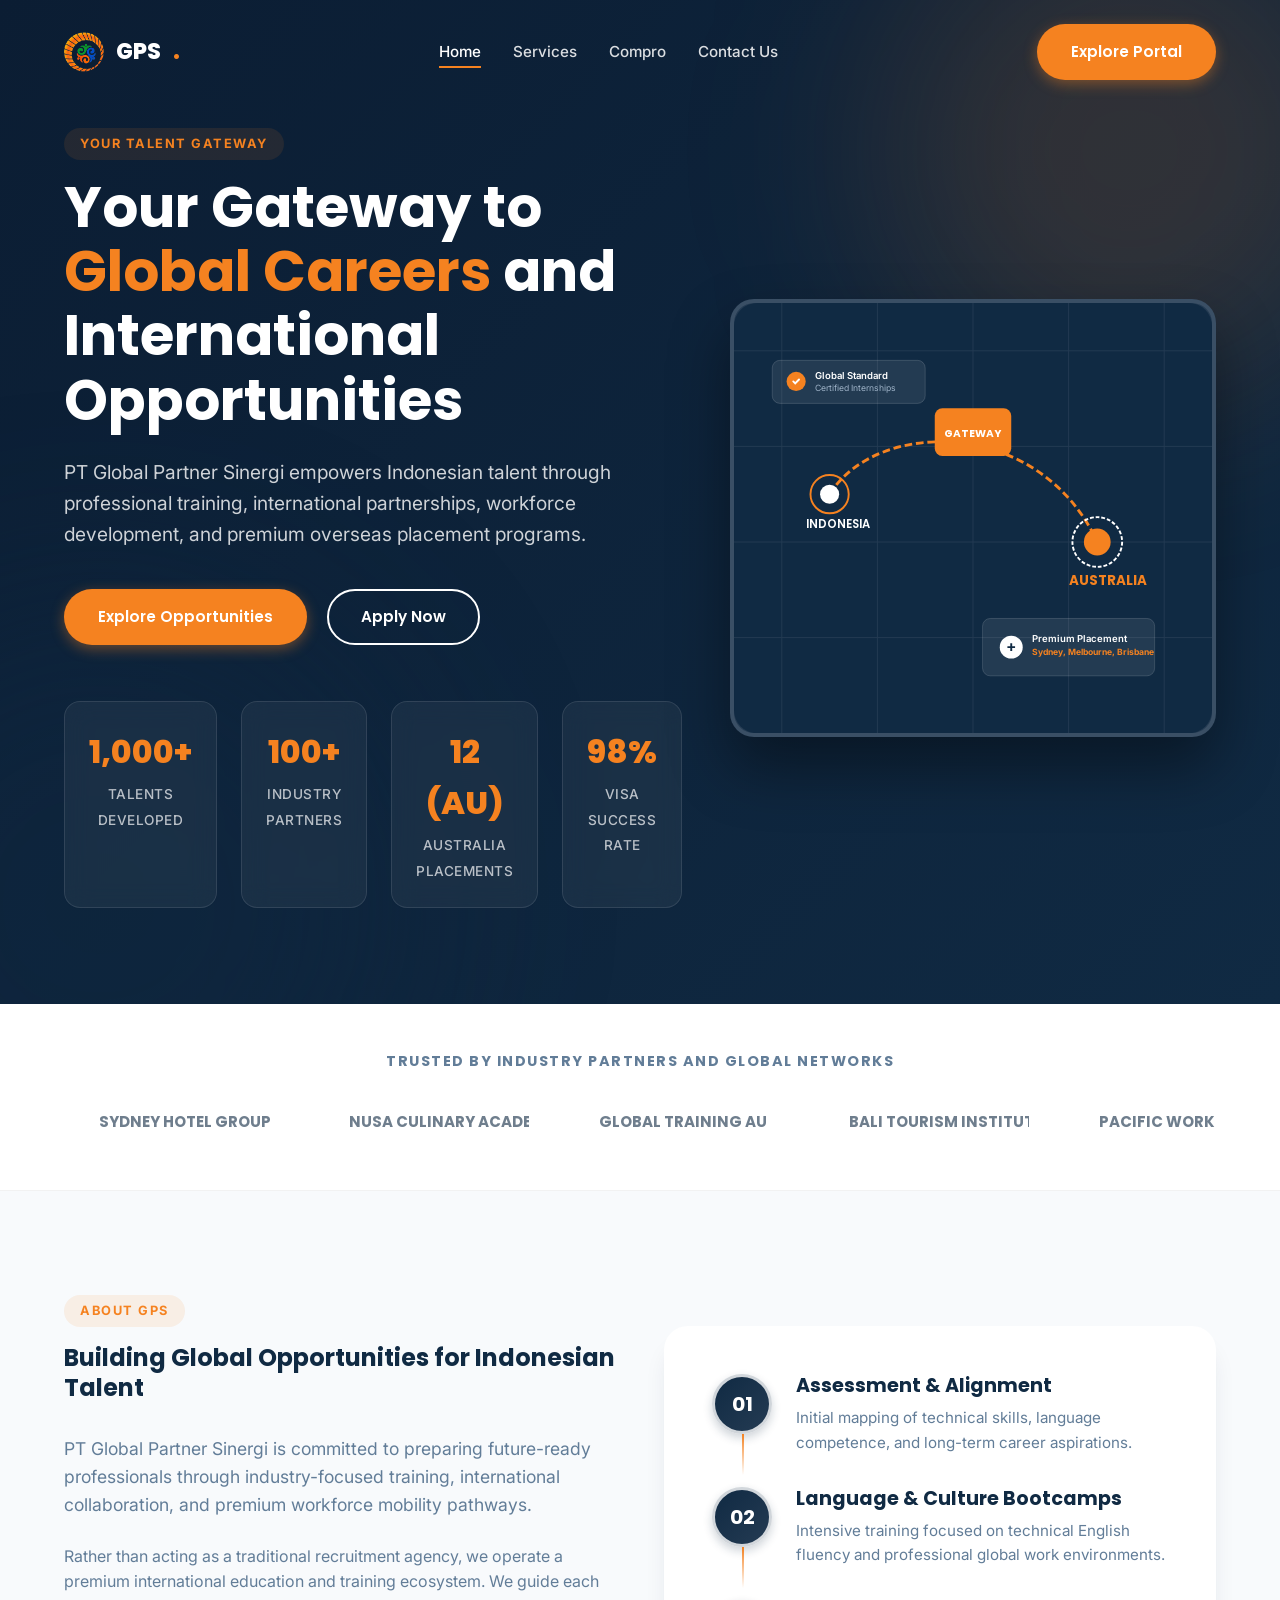
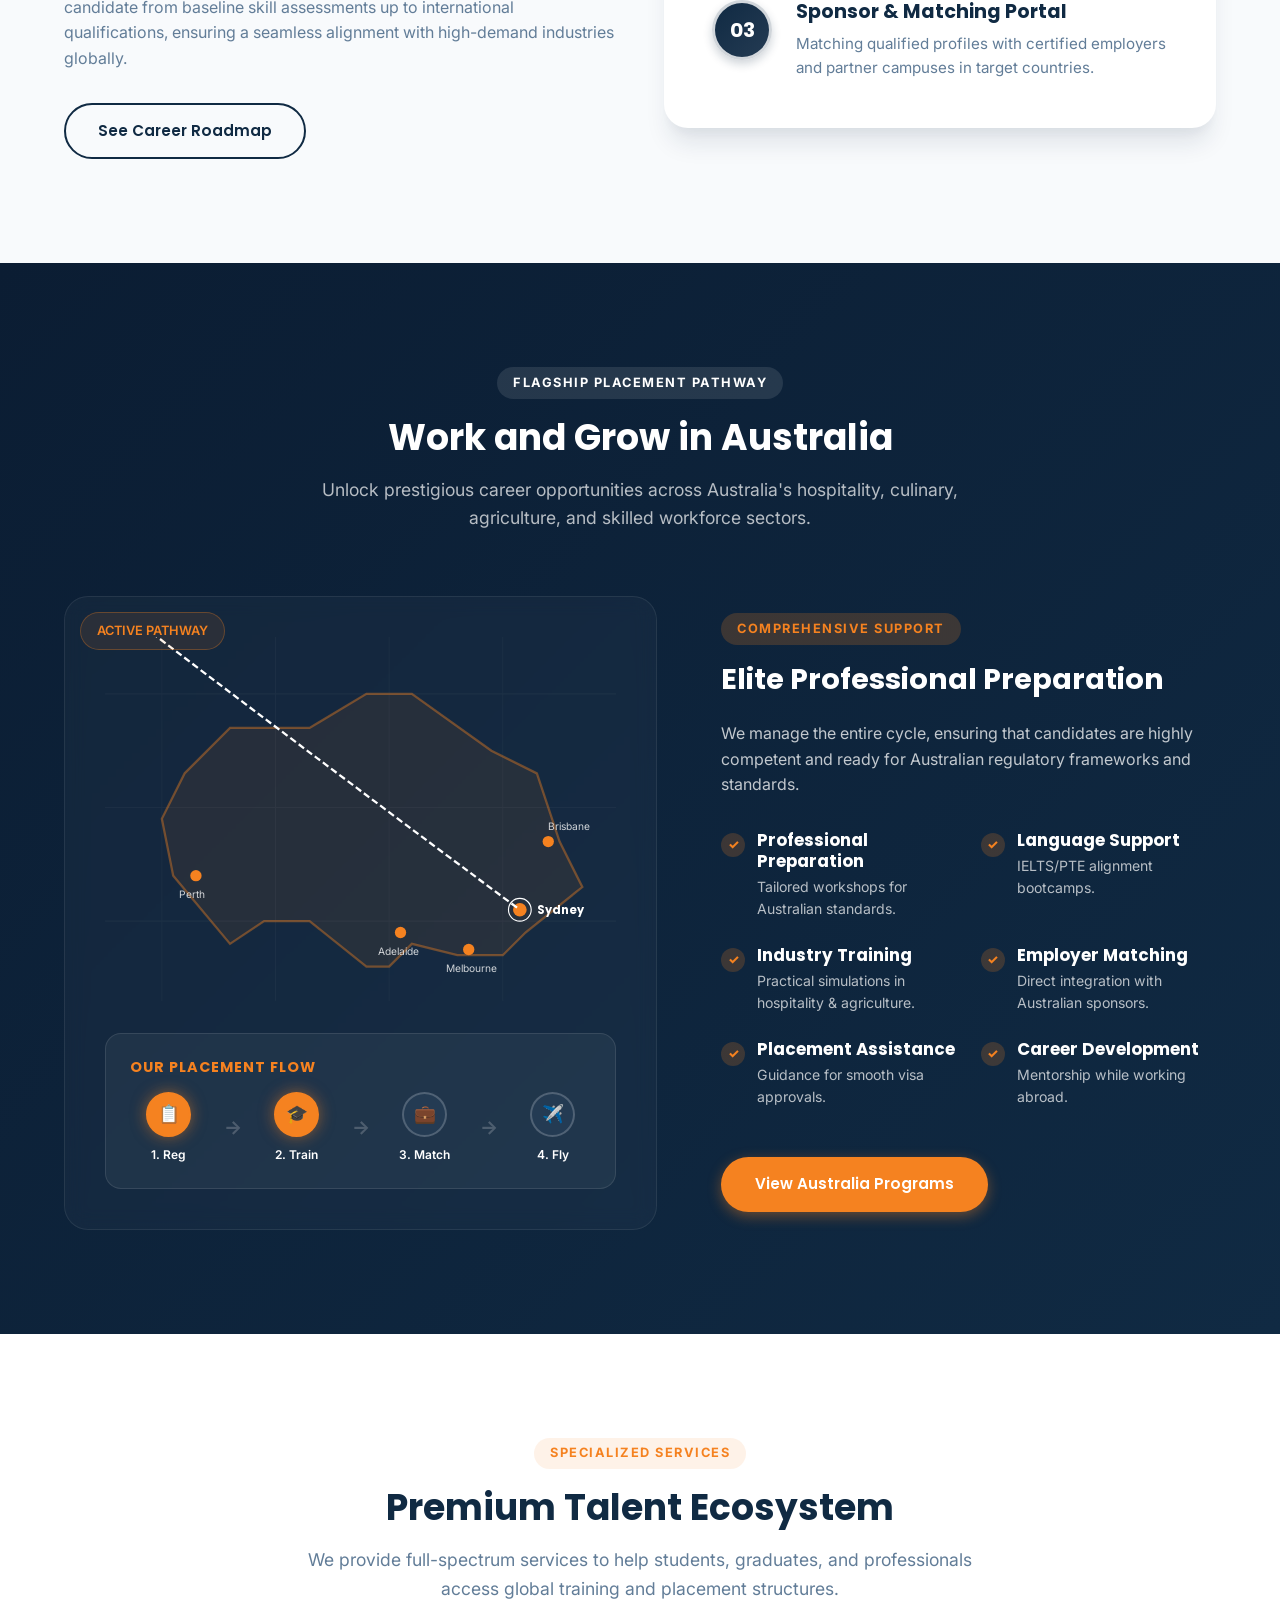
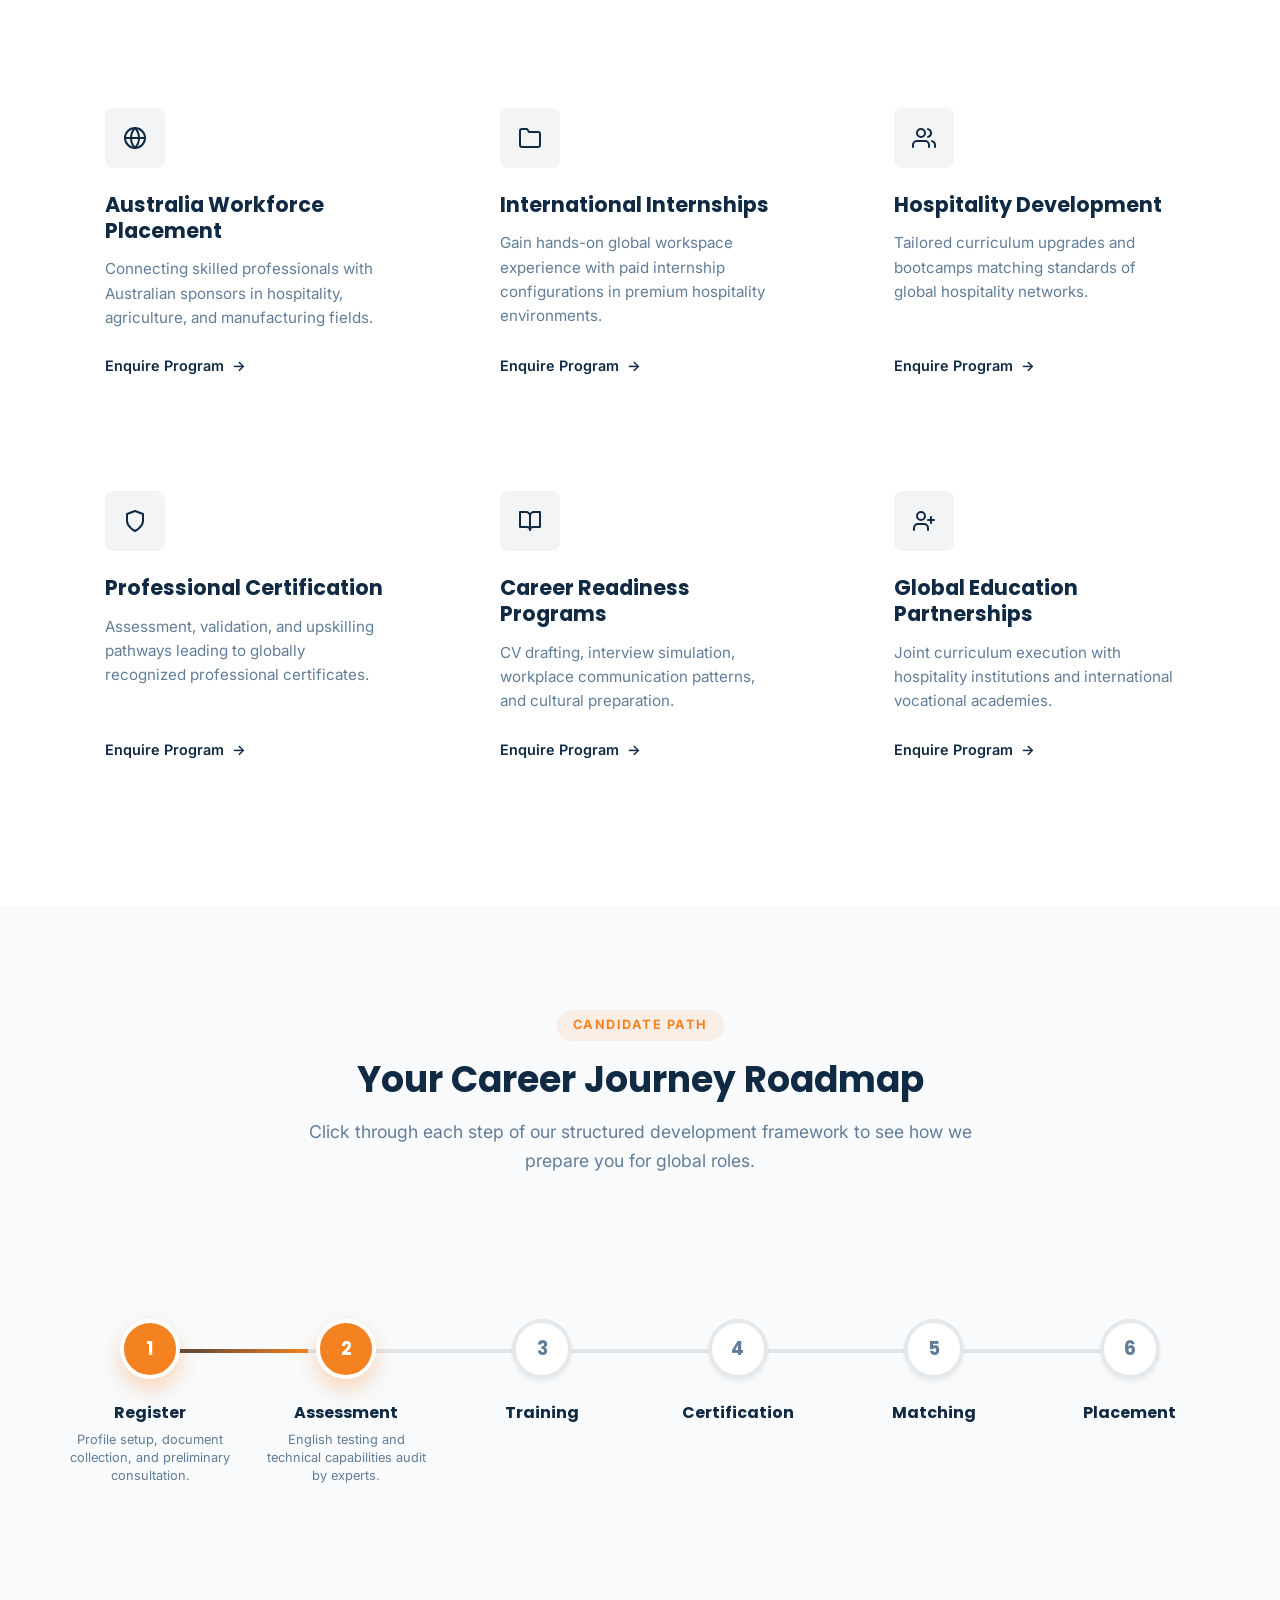
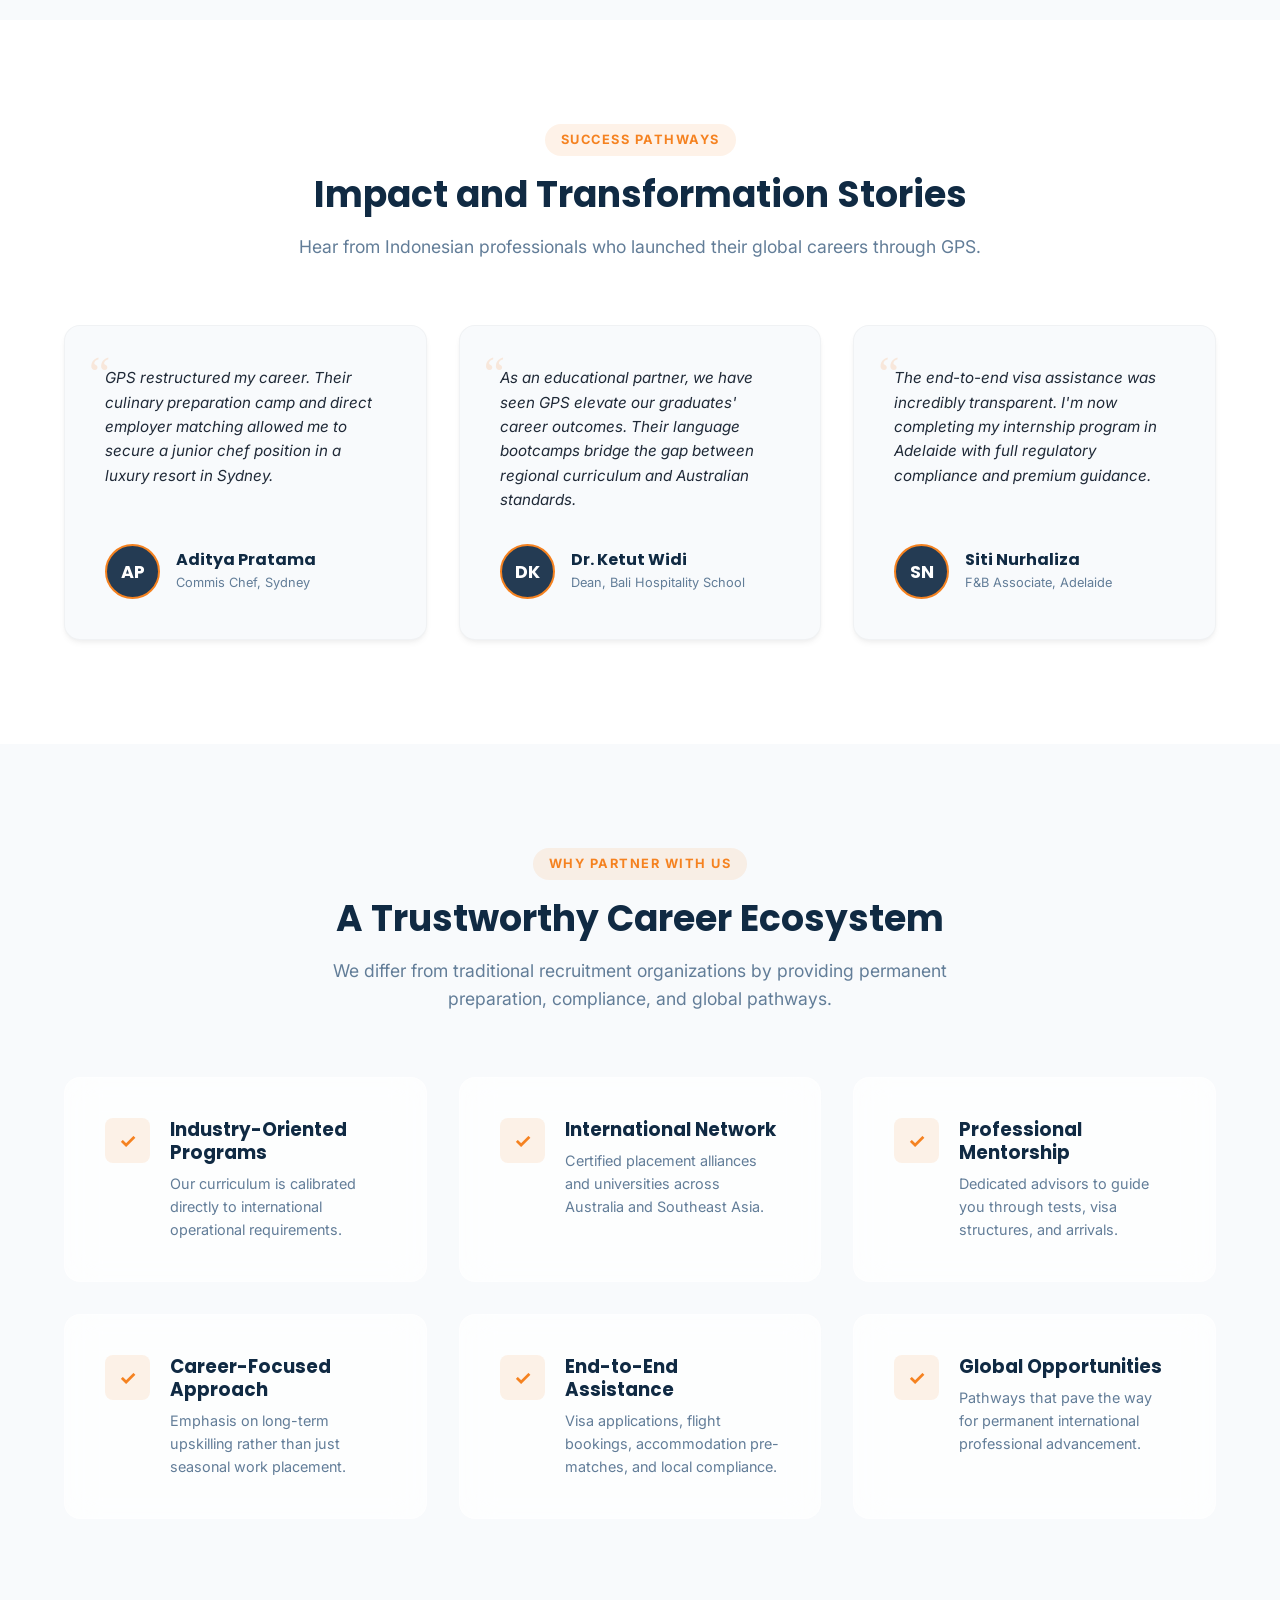
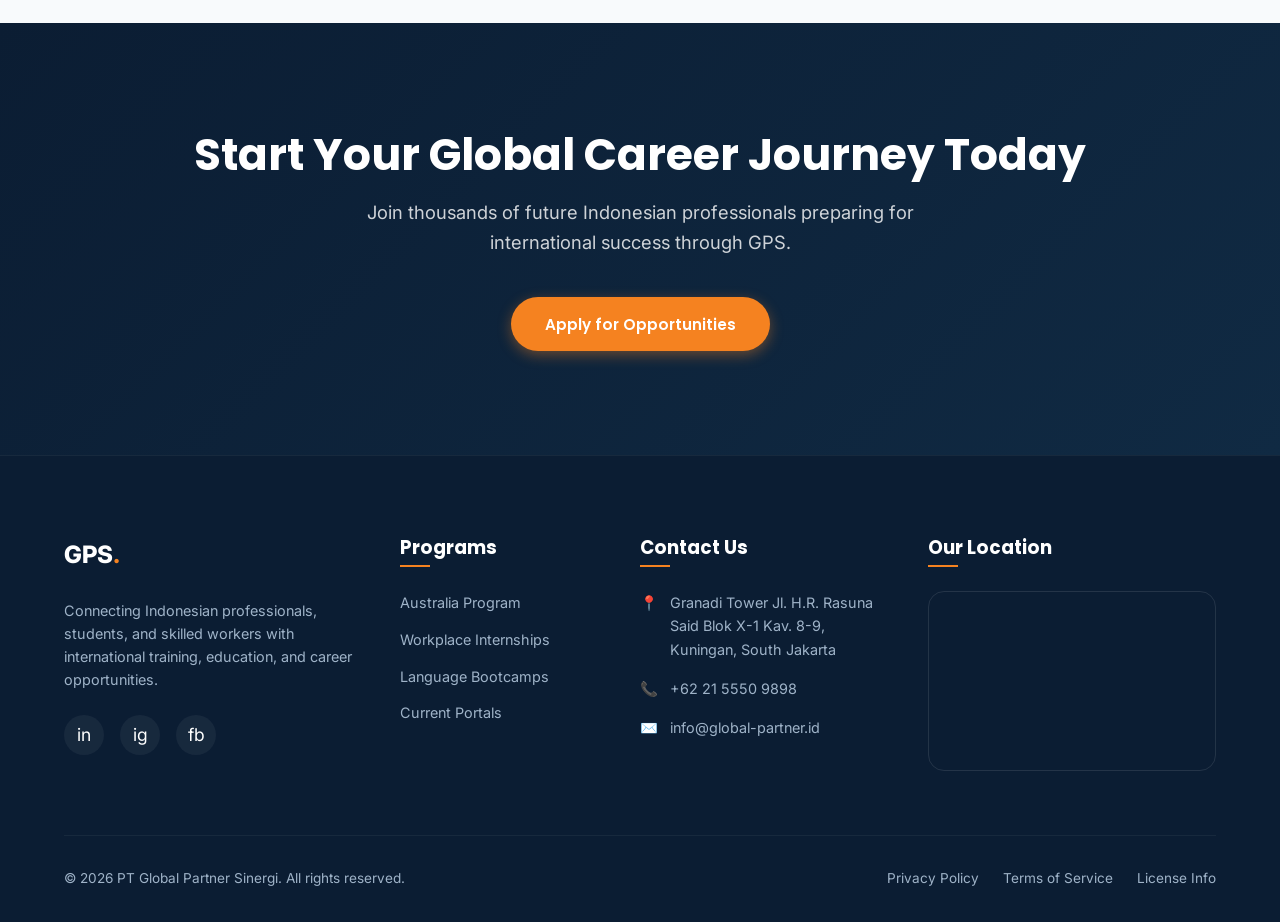
==== commit 2ee9f0a6: "Move opportunities section to services page, update universal navbars and footers, and optimize orga" ====
--- a/index.html
+++ b/index.html
@@ -1,53 +1,49 @@
 <!DOCTYPE html>
 <html lang="en">
+
 <head>
   <meta charset="UTF-8">
   <meta name="viewport" content="width=device-width, initial-scale=1.0">
   <title>PT Global Partner Sinergi | Premium International Talent Gateway</title>
-  
+
   <!-- SEO Meta Tags -->
-  <meta name="description" content="PT Global Partner Sinergi (GPS) connects Indonesian professionals, students, and skilled workers with global training, education, and career opportunities in Australia and worldwide.">
-  <meta name="keywords" content="Global Partner Sinergi, GPS, international talent gateway, work in Australia, Indonesian hospitality training, overseas placement, internship Australia, career readiness">
+  <meta name="description"
+    content="PT Global Partner Sinergi (GPS) connects Indonesian professionals, students, and skilled workers with global training, education, and career opportunities in Australia and worldwide.">
+  <meta name="keywords"
+    content="Global Partner Sinergi, GPS, international talent gateway, work in Australia, Indonesian hospitality training, overseas placement, internship Australia, career readiness">
   <meta name="author" content="PT Global Partner Sinergi">
-  
+
   <!-- Open Graph / Facebook -->
   <meta property="og:type" content="website">
   <meta property="og:url" content="https://globalpartnersinergi.co.id/">
   <meta property="og:title" content="PT Global Partner Sinergi | Premium International Talent Gateway">
-  <meta property="og:description" content="Connecting Indonesian talents with global careers, hospitality development programs, and professional pathways in Australia.">
+  <meta property="og:description"
+    content="Connecting Indonesian talents with global careers, hospitality development programs, and professional pathways in Australia.">
   <meta property="og:image" content="assets/og-image.jpg">
 
   <!-- Style Sheets -->
-  <link rel="stylesheet" href="style.css">
+  <link rel="stylesheet" href="style.css?v=2.4">
 </head>
+
 <body>
 
   <!-- NAVIGATION BAR -->
   <nav class="navbar" id="navbar">
     <div class="container nav-container">
-      <a href="#hero" class="logo" id="navLogo">
-        <!-- SVG Logo -->
-        <svg class="logo-icon" viewBox="0 0 50 50" fill="none" xmlns="http://www.w3.org/2000/svg">
-          <circle cx="25" cy="25" r="23" stroke="#F58220" stroke-width="3" />
-          <path d="M15 30L25 15L35 30" stroke="#FFFFFF" stroke-width="4" stroke-linecap="round" stroke-linejoin="round" />
-          <path d="M20 25H30" stroke="#F58220" stroke-width="3" stroke-linecap="round" />
-          <circle cx="25" cy="15" r="3" fill="#F58220" />
-        </svg>
-        PT GPS<span>.</span>
+      <a href="index.html#hero" class="logo" id="navLogo">
+        <img class="logo-icon" src="assets/logo.png?v=2" alt="GPS Logo" style="object-fit: contain;">
+        GPS<span>.</span>
       </a>
 
       <div class="nav-menu" id="navMenu">
-        <a href="#hero" class="nav-link active">Home</a>
-        <a href="#about" class="nav-link">About Us</a>
-        <a href="#australia" class="nav-link">Australia Program</a>
-        <a href="#services" class="nav-link">Services</a>
-        <a href="#journey" class="nav-link">Journey</a>
-        <a href="#opportunities" class="nav-link">Opportunities</a>
-        <a href="#contact" class="nav-link">Contact</a>
+        <a href="index.html#hero" class="nav-link active">Home</a>
+        <a href="services.html" class="nav-link">Services</a>
+        <a href="compro.html" class="nav-link">Compro</a>
+        <a href="contact.html" class="nav-link">Contact Us</a>
       </div>
 
       <div class="nav-actions">
-        <a href="#opportunities" class="btn btn-primary btn-sm">Explore Portal</a>
+        <a href="services.html#opportunities" class="btn btn-primary btn-sm">Explore Portal</a>
       </div>
 
       <button class="menu-toggle" id="menuToggle" aria-label="Toggle navigation menu">
@@ -62,16 +58,17 @@
   <header class="hero-section" id="hero">
     <div class="hero-shape hero-shape-1"></div>
     <div class="hero-shape hero-shape-2"></div>
-    
+
     <div class="container">
       <div class="grid-2">
         <div class="hero-content reveal-left">
           <span class="badge">Your Talent Gateway</span>
           <h1 class="hero-title">Your Gateway to <span>Global Careers</span> and International Opportunities</h1>
-          <p class="hero-subtitle">PT Global Partner Sinergi empowers Indonesian talent through professional training, international partnerships, workforce development, and premium overseas placement programs.</p>
-          
+          <p class="hero-subtitle">PT Global Partner Sinergi empowers Indonesian talent through professional training,
+            international partnerships, workforce development, and premium overseas placement programs.</p>
+
           <div class="hero-ctas">
-            <a href="#opportunities" class="btn btn-primary">Explore Opportunities</a>
+            <a href="services.html#opportunities" class="btn btn-primary">Explore Opportunities</a>
             <a href="#contact" class="btn btn-secondary">Apply Now</a>
           </div>
 
@@ -109,31 +106,40 @@
               <!-- Origin Node (Indonesia) -->
               <circle cx="100" cy="200" r="10" fill="#FFFFFF" />
               <circle cx="100" cy="200" r="20" stroke="#F58220" stroke-width="2" />
-              <text x="75" y="235" fill="#FFFFFF" font-family="'Poppins', sans-serif" font-weight="600" font-size="12">INDONESIA</text>
+              <text x="75" y="235" fill="#FFFFFF" font-family="'Poppins', sans-serif" font-weight="600"
+                font-size="12">INDONESIA</text>
               <!-- Destination Node (Australia) -->
               <circle cx="380" cy="250" r="14" fill="#F58220" />
               <circle cx="380" cy="250" r="26" stroke="#FFFFFF" stroke-dasharray="4 2" stroke-width="2" />
-              <text x="350" y="295" fill="#F58220" font-family="'Poppins', sans-serif" font-weight="700" font-size="14">AUSTRALIA</text>
+              <text x="350" y="295" fill="#F58220" font-family="'Poppins', sans-serif" font-weight="700"
+                font-size="14">AUSTRALIA</text>
               <!-- Gateway Symbol -->
               <g transform="translate(210, 110)">
                 <rect width="80" height="50" rx="8" fill="#F58220" />
-                <text x="40" y="30" fill="#FFFFFF" font-family="'Poppins', sans-serif" font-weight="700" font-size="11" text-anchor="middle">GATEWAY</text>
+                <text x="40" y="30" fill="#FFFFFF" font-family="'Poppins', sans-serif" font-weight="700" font-size="11"
+                  text-anchor="middle">GATEWAY</text>
               </g>
               <!-- Floating credentials/badges -->
               <g transform="translate(40, 60)">
-                <rect width="160" height="45" rx="8" fill="rgba(255,255,255,0.08)" stroke="rgba(255,255,255,0.15)" stroke-width="1" />
+                <rect width="160" height="45" rx="8" fill="rgba(255,255,255,0.08)" stroke="rgba(255,255,255,0.15)"
+                  stroke-width="1" />
                 <circle cx="25" cy="22" r="10" fill="#F58220" />
                 <path d="M22 22L24 24L28 20" stroke="white" stroke-width="2" stroke-linecap="round" />
-                <text x="45" y="20" fill="white" font-family="'Inter', sans-serif" font-weight="600" font-size="10">Global Standard</text>
-                <text x="45" y="32" fill="#9FB3C8" font-family="'Inter', sans-serif" font-size="9">Certified Internships</text>
+                <text x="45" y="20" fill="white" font-family="'Inter', sans-serif" font-weight="600"
+                  font-size="10">Global Standard</text>
+                <text x="45" y="32" fill="#9FB3C8" font-family="'Inter', sans-serif" font-size="9">Certified
+                  Internships</text>
               </g>
               <g transform="translate(260, 330)">
-                <rect width="180" height="60" rx="8" fill="rgba(255,255,255,0.08)" stroke="rgba(255,255,255,0.15)" stroke-width="1" />
+                <rect width="180" height="60" rx="8" fill="rgba(255,255,255,0.08)" stroke="rgba(255,255,255,0.15)"
+                  stroke-width="1" />
                 <circle cx="30" cy="30" r="12" fill="#FFFFFF" />
                 <!-- Australia Icon symbol -->
                 <path d="M26 30L34 30M30 26L30 34" stroke="#102A43" stroke-width="2" />
-                <text x="52" y="25" fill="white" font-family="'Inter', sans-serif" font-weight="600" font-size="10">Premium Placement</text>
-                <text x="52" y="38" fill="#F58220" font-family="'Inter', sans-serif" font-weight="700" font-size="9">Sydney, Melbourne, Brisbane</text>
+                <text x="52" y="25" fill="white" font-family="'Inter', sans-serif" font-weight="600"
+                  font-size="10">Premium Placement</text>
+                <text x="52" y="38" fill="#F58220" font-family="'Inter', sans-serif" font-weight="700"
+                  font-size="9">Sydney, Melbourne, Brisbane</text>
               </g>
             </svg>
           </div>
@@ -150,29 +156,37 @@
         <div class="partners-track">
           <!-- Mockup Brand Logos using text/SVGs -->
           <div class="partner-logo">
-            <svg width="180" height="40" viewBox="0 0 180 40" fill="none"><text x="0" y="25" fill="#102A43" font-family="'Poppins', sans-serif" font-weight="700" font-size="15">SYDNEY HOTEL GROUP</text></svg>
+            <svg width="180" height="40" viewBox="0 0 180 40" fill="none"><text x="0" y="25" fill="#102A43"
+                font-family="'Poppins', sans-serif" font-weight="700" font-size="15">SYDNEY HOTEL GROUP</text></svg>
           </div>
           <div class="partner-logo">
-            <svg width="180" height="40" viewBox="0 0 180 40" fill="none"><text x="0" y="25" fill="#102A43" font-family="'Poppins', sans-serif" font-weight="700" font-size="15">NUSA CULINARY ACADEMY</text></svg>
+            <svg width="180" height="40" viewBox="0 0 180 40" fill="none"><text x="0" y="25" fill="#102A43"
+                font-family="'Poppins', sans-serif" font-weight="700" font-size="15">NUSA CULINARY ACADEMY</text></svg>
           </div>
           <div class="partner-logo">
-            <svg width="180" height="40" viewBox="0 0 180 40" fill="none"><text x="0" y="25" fill="#102A43" font-family="'Poppins', sans-serif" font-weight="700" font-size="15">GLOBAL TRAINING AU</text></svg>
+            <svg width="180" height="40" viewBox="0 0 180 40" fill="none"><text x="0" y="25" fill="#102A43"
+                font-family="'Poppins', sans-serif" font-weight="700" font-size="15">GLOBAL TRAINING AU</text></svg>
           </div>
           <div class="partner-logo">
-            <svg width="180" height="40" viewBox="0 0 180 40" fill="none"><text x="0" y="25" fill="#102A43" font-family="'Poppins', sans-serif" font-weight="700" font-size="15">BALI TOURISM INSTITUTE</text></svg>
+            <svg width="180" height="40" viewBox="0 0 180 40" fill="none"><text x="0" y="25" fill="#102A43"
+                font-family="'Poppins', sans-serif" font-weight="700" font-size="15">BALI TOURISM INSTITUTE</text></svg>
           </div>
           <div class="partner-logo">
-            <svg width="180" height="40" viewBox="0 0 180 40" fill="none"><text x="0" y="25" fill="#102A43" font-family="'Poppins', sans-serif" font-weight="700" font-size="15">PACIFIC WORKFORCE</text></svg>
+            <svg width="180" height="40" viewBox="0 0 180 40" fill="none"><text x="0" y="25" fill="#102A43"
+                font-family="'Poppins', sans-serif" font-weight="700" font-size="15">PACIFIC WORKFORCE</text></svg>
           </div>
           <!-- Repeat for Infinite Loop -->
           <div class="partner-logo">
-            <svg width="180" height="40" viewBox="0 0 180 40" fill="none"><text x="0" y="25" fill="#102A43" font-family="'Poppins', sans-serif" font-weight="700" font-size="15">SYDNEY HOTEL GROUP</text></svg>
+            <svg width="180" height="40" viewBox="0 0 180 40" fill="none"><text x="0" y="25" fill="#102A43"
+                font-family="'Poppins', sans-serif" font-weight="700" font-size="15">SYDNEY HOTEL GROUP</text></svg>
           </div>
           <div class="partner-logo">
-            <svg width="180" height="40" viewBox="0 0 180 40" fill="none"><text x="0" y="25" fill="#102A43" font-family="'Poppins', sans-serif" font-weight="700" font-size="15">NUSA CULINARY ACADEMY</text></svg>
+            <svg width="180" height="40" viewBox="0 0 180 40" fill="none"><text x="0" y="25" fill="#102A43"
+                font-family="'Poppins', sans-serif" font-weight="700" font-size="15">NUSA CULINARY ACADEMY</text></svg>
           </div>
           <div class="partner-logo">
-            <svg width="180" height="40" viewBox="0 0 180 40" fill="none"><text x="0" y="25" fill="#102A43" font-family="'Poppins', sans-serif" font-weight="700" font-size="15">GLOBAL TRAINING AU</text></svg>
+            <svg width="180" height="40" viewBox="0 0 180 40" fill="none"><text x="0" y="25" fill="#102A43"
+                font-family="'Poppins', sans-serif" font-weight="700" font-size="15">GLOBAL TRAINING AU</text></svg>
           </div>
         </div>
       </div>
@@ -184,10 +198,16 @@
     <div class="container">
       <div class="grid-2">
         <div class="reveal-left">
-          <span class="badge">About PT GPS</span>
-          <h2 class="section-header" style="text-align: left; margin-left: 0; margin-bottom: 2rem; max-width: 100%;">Building Global Opportunities for Indonesian Talent</h2>
-          <p style="color: var(--color-text-muted); font-size: 1.1rem; margin-bottom: 1.5rem;">PT Global Partner Sinergi is committed to preparing future-ready professionals through industry-focused training, international collaboration, and premium workforce mobility pathways.</p>
-          <p style="color: var(--color-text-muted); font-size: 1rem; margin-bottom: 2rem;">Rather than acting as a traditional recruitment agency, we operate a premium international education and training ecosystem. We guide each candidate from baseline skill assessments up to international qualifications, ensuring a seamless alignment with high-demand industries globally.</p>
+          <span class="badge">About GPS</span>
+          <h2 class="section-header" style="text-align: left; margin-left: 0; margin-bottom: 2rem; max-width: 100%;">
+            Building Global Opportunities for Indonesian Talent</h2>
+          <p style="color: var(--color-text-muted); font-size: 1.1rem; margin-bottom: 1.5rem;">PT Global Partner Sinergi
+            is committed to preparing future-ready professionals through industry-focused training, international
+            collaboration, and premium workforce mobility pathways.</p>
+          <p style="color: var(--color-text-muted); font-size: 1rem; margin-bottom: 2rem;">Rather than acting as a
+            traditional recruitment agency, we operate a premium international education and training ecosystem. We
+            guide each candidate from baseline skill assessments up to international qualifications, ensuring a seamless
+            alignment with high-demand industries globally.</p>
           <a href="#journey" class="btn btn-outline">See Career Roadmap</a>
         </div>
 
@@ -206,7 +226,8 @@
                 <div class="info-num">02</div>
                 <div class="info-content">
                   <h3>Language & Culture Bootcamps</h3>
-                  <p>Intensive training focused on technical English fluency and professional global work environments.</p>
+                  <p>Intensive training focused on technical English fluency and professional global work environments.
+                  </p>
                 </div>
               </div>
               <div class="info-step">
@@ -227,9 +248,11 @@
   <section class="featured-section section-padding theme-dark" id="australia">
     <div class="container">
       <div class="section-header reveal">
-        <span class="badge" style="background-color: rgba(255, 255, 255, 0.1); color: var(--color-white);">Flagship Placement Pathway</span>
+        <span class="badge" style="background-color: rgba(255, 255, 255, 0.1); color: var(--color-white);">Flagship
+          Placement Pathway</span>
         <h2>Work and Grow in Australia</h2>
-        <p>Unlock prestigious career opportunities across Australia's hospitality, culinary, agriculture, and skilled workforce sectors.</p>
+        <p>Unlock prestigious career opportunities across Australia's hospitality, culinary, agriculture, and skilled
+          workforce sectors.</p>
       </div>
 
       <div class="australia-grid">
@@ -239,26 +262,34 @@
             <!-- Australia Map SVG with glow elements -->
             <svg viewBox="0 0 450 320" fill="none" xmlns="http://www.w3.org/2000/svg">
               <!-- Grid background -->
-              <path d="M0 50 H450M0 150 H450M0 250 H450M50 0 V320M150 0 V320M250 0 V320M350 0 V320" stroke="rgba(255,255,255,0.03)" stroke-width="1" />
+              <path d="M0 50 H450M0 150 H450M0 250 H450M50 0 V320M150 0 V320M250 0 V320M350 0 V320"
+                stroke="rgba(255,255,255,0.03)" stroke-width="1" />
               <!-- Map outline (Australia simplified silhouette) -->
-              <path d="M70 120 L110 80 L180 80 L230 50 L270 50 L340 100 L380 120 L400 180 L420 220 L370 260 L350 280 L310 280 L270 270 L250 290 L230 290 L180 250 L140 250 L110 270 L60 210 L50 160 Z" fill="rgba(245, 130, 32, 0.08)" stroke="rgba(245, 130, 32, 0.4)" stroke-width="2" />
+              <path
+                d="M70 120 L110 80 L180 80 L230 50 L270 50 L340 100 L380 120 L400 180 L420 220 L370 260 L350 280 L310 280 L270 270 L250 290 L230 290 L180 250 L140 250 L110 270 L60 210 L50 160 Z"
+                fill="rgba(245, 130, 32, 0.08)" stroke="rgba(245, 130, 32, 0.4)" stroke-width="2" />
               <!-- City Markers -->
               <!-- Perth -->
               <circle cx="80" cy="210" r="5" fill="#F58220" />
-              <text x="65" y="230" fill="rgba(255, 255, 255, 0.8)" font-family="'Inter', sans-serif" font-size="9">Perth</text>
+              <text x="65" y="230" fill="rgba(255, 255, 255, 0.8)" font-family="'Inter', sans-serif"
+                font-size="9">Perth</text>
               <!-- Adelaide -->
               <circle cx="260" cy="260" r="5" fill="#F58220" />
-              <text x="240" y="280" fill="rgba(255, 255, 255, 0.8)" font-family="'Inter', sans-serif" font-size="9">Adelaide</text>
+              <text x="240" y="280" fill="rgba(255, 255, 255, 0.8)" font-family="'Inter', sans-serif"
+                font-size="9">Adelaide</text>
               <!-- Melbourne -->
               <circle cx="320" cy="275" r="5" fill="#F58220" />
-              <text x="300" y="295" fill="rgba(255, 255, 255, 0.8)" font-family="'Inter', sans-serif" font-size="9">Melbourne</text>
+              <text x="300" y="295" fill="rgba(255, 255, 255, 0.8)" font-family="'Inter', sans-serif"
+                font-size="9">Melbourne</text>
               <!-- Sydney -->
               <circle cx="365" cy="240" r="6" fill="#F58220" />
               <circle cx="365" cy="240" r="10" stroke="#FFFFFF" stroke-width="1" />
-              <text x="380" y="244" fill="#FFFFFF" font-family="'Poppins', sans-serif" font-weight="700" font-size="10">Sydney</text>
+              <text x="380" y="244" fill="#FFFFFF" font-family="'Poppins', sans-serif" font-weight="700"
+                font-size="10">Sydney</text>
               <!-- Brisbane -->
               <circle cx="390" cy="180" r="5" fill="#F58220" />
-              <text x="390" y="170" fill="rgba(255, 255, 255, 0.8)" font-family="'Inter', sans-serif" font-size="9">Brisbane</text>
+              <text x="390" y="170" fill="rgba(255, 255, 255, 0.8)" font-family="'Inter', sans-serif"
+                font-size="9">Brisbane</text>
               <!-- Connection from Jakarta (imaginary offscreen top-left) -->
               <path d="M20 -20 Q 150 80, 365 240" stroke="#FFFFFF" stroke-dasharray="6 3" stroke-width="2" />
             </svg>
@@ -292,10 +323,14 @@
         </div>
 
         <div class="reveal-right">
-          <span class="badge" style="background-color: rgba(245, 130, 32, 0.2); color: var(--color-secondary);">Comprehensive Support</span>
-          <h3 style="font-size: 1.8rem; margin-bottom: 1.5rem; color: var(--color-white);">Elite Professional Preparation</h3>
-          <p style="color: rgba(255, 255, 255, 0.75); margin-bottom: 2rem;">We manage the entire cycle, ensuring that candidates are highly competent and ready for Australian regulatory frameworks and standards.</p>
-          
+          <span class="badge"
+            style="background-color: rgba(245, 130, 32, 0.2); color: var(--color-secondary);">Comprehensive
+            Support</span>
+          <h3 style="font-size: 1.8rem; margin-bottom: 1.5rem; color: var(--color-white);">Elite Professional
+            Preparation</h3>
+          <p style="color: rgba(255, 255, 255, 0.75); margin-bottom: 2rem;">We manage the entire cycle, ensuring that
+            candidates are highly competent and ready for Australian regulatory frameworks and standards.</p>
+
           <div class="features-list">
             <div class="feature-item">
               <div class="feature-icon-bullet">✓</div>
@@ -342,7 +377,7 @@
           </div>
 
           <div style="margin-top: 3rem;">
-            <a href="#opportunities" class="btn btn-primary">View Australia Programs</a>
+            <a href="services.html#opportunities" class="btn btn-primary">View Australia Programs</a>
           </div>
         </div>
       </div>
@@ -355,7 +390,8 @@
       <div class="section-header reveal">
         <span class="badge">Specialized Services</span>
         <h2>Premium Talent Ecosystem</h2>
-        <p>We provide full-spectrum services to help students, graduates, and professionals access global training and placement structures.</p>
+        <p>We provide full-spectrum services to help students, graduates, and professionals access global training and
+          placement structures.</p>
       </div>
 
       <div class="grid-3">
@@ -363,61 +399,97 @@
         <div class="service-card glass-panel reveal">
           <div class="service-icon-box">
             <!-- Australia Placement Icon -->
-            <svg width="24" height="24" viewBox="0 0 24 24" fill="none" stroke="currentColor" stroke-width="2" stroke-linecap="round" stroke-linejoin="round"><circle cx="12" cy="12" r="10"/><path d="M12 2a14.5 14.5 0 0 0 0 20 14.5 14.5 0 0 0 0-20"/><path d="M2 12h20"/></svg>
+            <svg width="24" height="24" viewBox="0 0 24 24" fill="none" stroke="currentColor" stroke-width="2"
+              stroke-linecap="round" stroke-linejoin="round">
+              <circle cx="12" cy="12" r="10" />
+              <path d="M12 2a14.5 14.5 0 0 0 0 20 14.5 14.5 0 0 0 0-20" />
+              <path d="M2 12h20" />
+            </svg>
           </div>
           <h3>Australia Workforce Placement</h3>
-          <p>Connecting skilled professionals with Australian sponsors in hospitality, agriculture, and manufacturing fields.</p>
-          <a href="#contact" class="service-learn-more open-apply-modal" data-program="Australia Workforce Placement">Enquire Program</a>
+          <p>Connecting skilled professionals with Australian sponsors in hospitality, agriculture, and manufacturing
+            fields.</p>
+          <a href="#contact" class="service-learn-more open-apply-modal"
+            data-program="Australia Workforce Placement">Enquire Program</a>
         </div>
         <!-- Service 2 -->
         <div class="service-card glass-panel reveal" style="transition-delay: 0.1s;">
           <div class="service-icon-box">
             <!-- Internship Icon -->
-            <svg width="24" height="24" viewBox="0 0 24 24" fill="none" stroke="currentColor" stroke-width="2" stroke-linecap="round" stroke-linejoin="round"><path d="M22 19a2 2 0 0 1-2 2H4a2 2 0 0 1-2-2V5a2 2 0 0 1 2-2h5l2 3h9a2 2 0 0 1 2 2z"/></svg>
+            <svg width="24" height="24" viewBox="0 0 24 24" fill="none" stroke="currentColor" stroke-width="2"
+              stroke-linecap="round" stroke-linejoin="round">
+              <path d="M22 19a2 2 0 0 1-2 2H4a2 2 0 0 1-2-2V5a2 2 0 0 1 2-2h5l2 3h9a2 2 0 0 1 2 2z" />
+            </svg>
           </div>
           <h3>International Internships</h3>
-          <p>Gain hands-on global workspace experience with paid internship configurations in premium hospitality environments.</p>
-          <a href="#contact" class="service-learn-more open-apply-modal" data-program="International Internship Programs">Enquire Program</a>
+          <p>Gain hands-on global workspace experience with paid internship configurations in premium hospitality
+            environments.</p>
+          <a href="#contact" class="service-learn-more open-apply-modal"
+            data-program="International Internship Programs">Enquire Program</a>
         </div>
         <!-- Service 3 -->
         <div class="service-card glass-panel reveal" style="transition-delay: 0.2s;">
           <div class="service-icon-box">
             <!-- Hospitality Development Icon -->
-            <svg width="24" height="24" viewBox="0 0 24 24" fill="none" stroke="currentColor" stroke-width="2" stroke-linecap="round" stroke-linejoin="round"><path d="M17 21v-2a4 4 0 0 0-4-4H5a4 4 0 0 0-4 4v2"/><circle cx="9" cy="7" r="4"/><path d="M23 21v-2a4 4 0 0 0-3-3.87"/><path d="M16 3.13a4 4 0 0 1 0 7.75"/></svg>
+            <svg width="24" height="24" viewBox="0 0 24 24" fill="none" stroke="currentColor" stroke-width="2"
+              stroke-linecap="round" stroke-linejoin="round">
+              <path d="M17 21v-2a4 4 0 0 0-4-4H5a4 4 0 0 0-4 4v2" />
+              <circle cx="9" cy="7" r="4" />
+              <path d="M23 21v-2a4 4 0 0 0-3-3.87" />
+              <path d="M16 3.13a4 4 0 0 1 0 7.75" />
+            </svg>
           </div>
           <h3>Hospitality Development</h3>
           <p>Tailored curriculum upgrades and bootcamps matching standards of global hospitality networks.</p>
-          <a href="#contact" class="service-learn-more open-apply-modal" data-program="Hospitality Development Programs">Enquire Program</a>
+          <a href="#contact" class="service-learn-more open-apply-modal"
+            data-program="Hospitality Development Programs">Enquire Program</a>
         </div>
         <!-- Service 4 -->
         <div class="service-card glass-panel reveal">
           <div class="service-icon-box">
             <!-- Certification Icon -->
-            <svg width="24" height="24" viewBox="0 0 24 24" fill="none" stroke="currentColor" stroke-width="2" stroke-linecap="round" stroke-linejoin="round"><path d="M12 22s8-4 8-10V5l-8-3-8 3v7c0 6 8 10 8 10z"/></svg>
+            <svg width="24" height="24" viewBox="0 0 24 24" fill="none" stroke="currentColor" stroke-width="2"
+              stroke-linecap="round" stroke-linejoin="round">
+              <path d="M12 22s8-4 8-10V5l-8-3-8 3v7c0 6 8 10 8 10z" />
+            </svg>
           </div>
           <h3>Professional Certification</h3>
-          <p>Assessment, validation, and upskilling pathways leading to globally recognized professional certificates.</p>
-          <a href="#contact" class="service-learn-more open-apply-modal" data-program="Professional Certification Training">Enquire Program</a>
+          <p>Assessment, validation, and upskilling pathways leading to globally recognized professional certificates.
+          </p>
+          <a href="#contact" class="service-learn-more open-apply-modal"
+            data-program="Professional Certification Training">Enquire Program</a>
         </div>
         <!-- Service 5 -->
         <div class="service-card glass-panel reveal" style="transition-delay: 0.1s;">
           <div class="service-icon-box">
             <!-- Readiness Icon -->
-            <svg width="24" height="24" viewBox="0 0 24 24" fill="none" stroke="currentColor" stroke-width="2" stroke-linecap="round" stroke-linejoin="round"><path d="M2 3h6a4 4 0 0 1 4 4v14a3 3 0 0 0-3-3H2z"/><path d="M22 3h-6a4 4 0 0 0-4 4v14a3 3 0 0 1 3-3h7z"/></svg>
+            <svg width="24" height="24" viewBox="0 0 24 24" fill="none" stroke="currentColor" stroke-width="2"
+              stroke-linecap="round" stroke-linejoin="round">
+              <path d="M2 3h6a4 4 0 0 1 4 4v14a3 3 0 0 0-3-3H2z" />
+              <path d="M22 3h-6a4 4 0 0 0-4 4v14a3 3 0 0 1 3-3h7z" />
+            </svg>
           </div>
           <h3>Career Readiness Programs</h3>
           <p>CV drafting, interview simulation, workplace communication patterns, and cultural preparation.</p>
-          <a href="#contact" class="service-learn-more open-apply-modal" data-program="Career Readiness Programs">Enquire Program</a>
+          <a href="#contact" class="service-learn-more open-apply-modal"
+            data-program="Career Readiness Programs">Enquire Program</a>
         </div>
         <!-- Service 6 -->
         <div class="service-card glass-panel reveal" style="transition-delay: 0.2s;">
           <div class="service-icon-box">
             <!-- Partnerships Icon -->
-            <svg width="24" height="24" viewBox="0 0 24 24" fill="none" stroke="currentColor" stroke-width="2" stroke-linecap="round" stroke-linejoin="round"><path d="M16 21v-2a4 4 0 0 0-4-4H6a4 4 0 0 0-4 4v2"/><circle cx="9" cy="7" r="4"/><line x1="19" y1="8" x2="19" y2="14"/><line x1="22" y1="11" x2="16" y2="11"/></svg>
+            <svg width="24" height="24" viewBox="0 0 24 24" fill="none" stroke="currentColor" stroke-width="2"
+              stroke-linecap="round" stroke-linejoin="round">
+              <path d="M16 21v-2a4 4 0 0 0-4-4H6a4 4 0 0 0-4 4v2" />
+              <circle cx="9" cy="7" r="4" />
+              <line x1="19" y1="8" x2="19" y2="14" />
+              <line x1="22" y1="11" x2="16" y2="11" />
+            </svg>
           </div>
           <h3>Global Education Partnerships</h3>
           <p>Joint curriculum execution with hospitality institutions and international vocational academies.</p>
-          <a href="#contact" class="service-learn-more open-apply-modal" data-program="Global Education Partnerships">Enquire Program</a>
+          <a href="#contact" class="service-learn-more open-apply-modal"
+            data-program="Global Education Partnerships">Enquire Program</a>
         </div>
       </div>
     </div>
@@ -429,7 +501,8 @@
       <div class="section-header reveal">
         <span class="badge">Candidate Path</span>
         <h2>Your Career Journey Roadmap</h2>
-        <p>Click through each step of our structured development framework to see how we prepare you for global roles.</p>
+        <p>Click through each step of our structured development framework to see how we prepare you for global roles.
+        </p>
       </div>
 
       <div class="timeline-container reveal">
@@ -438,7 +511,7 @@
           <div class="timeline-line">
             <div class="timeline-line-progress" id="timelineProgress"></div>
           </div>
-          
+
           <!-- Step 1 -->
           <div class="timeline-step active">
             <div class="timeline-node">1</div>
@@ -498,14 +571,15 @@
       <div class="section-header reveal">
         <span class="badge">Success Pathways</span>
         <h2>Impact and Transformation Stories</h2>
-        <p>Hear from Indonesian professionals who launched their global careers through PT GPS.</p>
+        <p>Hear from Indonesian professionals who launched their global careers through GPS.</p>
       </div>
 
       <div class="testimonials-grid">
         <!-- Testimonial 1 -->
         <div class="testimonial-card reveal">
           <div class="quote-icon">“</div>
-          <p class="testimonial-text">PT GPS restructured my career. Their culinary preparation camp and direct employer matching allowed me to secure a junior chef position in a luxury resort in Sydney.</p>
+          <p class="testimonial-text">GPS restructured my career. Their culinary preparation camp and direct employer
+            matching allowed me to secure a junior chef position in a luxury resort in Sydney.</p>
           <div class="testimonial-profile">
             <div class="avatar-placeholder">AP</div>
             <div class="profile-info">
@@ -517,7 +591,8 @@
         <!-- Testimonial 2 -->
         <div class="testimonial-card reveal" style="transition-delay: 0.1s;">
           <div class="quote-icon">“</div>
-          <p class="testimonial-text">As an educational partner, we have seen GPS elevate our graduates' career outcomes. Their language bootcamps bridge the gap between regional curriculum and Australian standards.</p>
+          <p class="testimonial-text">As an educational partner, we have seen GPS elevate our graduates' career
+            outcomes. Their language bootcamps bridge the gap between regional curriculum and Australian standards.</p>
           <div class="testimonial-profile">
             <div class="avatar-placeholder">DK</div>
             <div class="profile-info">
@@ -529,7 +604,8 @@
         <!-- Testimonial 3 -->
         <div class="testimonial-card reveal" style="transition-delay: 0.2s;">
           <div class="quote-icon">“</div>
-          <p class="testimonial-text">The end-to-end visa assistance was incredibly transparent. I'm now completing my internship program in Adelaide with full regulatory compliance and premium guidance.</p>
+          <p class="testimonial-text">The end-to-end visa assistance was incredibly transparent. I'm now completing my
+            internship program in Adelaide with full regulatory compliance and premium guidance.</p>
           <div class="testimonial-profile">
             <div class="avatar-placeholder">SN</div>
             <div class="profile-info">
@@ -548,7 +624,8 @@
       <div class="section-header reveal">
         <span class="badge">Why Partner With Us</span>
         <h2>A Trustworthy Career Ecosystem</h2>
-        <p>We differ from traditional recruitment organizations by providing permanent preparation, compliance, and global pathways.</p>
+        <p>We differ from traditional recruitment organizations by providing permanent preparation, compliance, and
+          global pathways.</p>
       </div>
 
       <div class="why-grid">
@@ -604,130 +681,13 @@
     </div>
   </section>
 
-  <!-- SECTION 9: OPPORTUNITY PORTAL -->
-  <section class="portal-section section-padding" id="opportunities">
-    <div class="container">
-      <div class="section-header reveal">
-        <span class="badge">Global Openings</span>
-        <h2>Current International Opportunities</h2>
-        <p>Explore verified pathways presently open for application. Filter by category to find your path.</p>
-      </div>
-
-      <!-- Live Filters -->
-      <div class="portal-filter-bar reveal">
-        <button class="filter-btn active" data-filter="all">All Sectors</button>
-        <button class="filter-btn" data-filter="hospitality">Hospitality & F&B</button>
-        <button class="filter-btn" data-filter="culinary">Culinary Arts</button>
-        <button class="filter-btn" data-filter="agriculture">Agriculture</button>
-        <button class="filter-btn" data-filter="skilled">Skilled Workforce</button>
-      </div>
-
-      <div class="portal-grid">
-        <!-- Card 1 -->
-        <div class="portal-card reveal" data-category="hospitality">
-          <div class="portal-card-header">
-            <span class="portal-tag">Hospitality</span>
-            <span class="portal-location">📍 Sydney / Brisbane, AU</span>
-          </div>
-          <h3>Australia Hospitality Program</h3>
-          <p>Gain high-value experience working in leading 4-star and 5-star Australian hospitality properties.</p>
-          
-          <div class="portal-reqs">
-            <h4>Key Requirements:</h4>
-            <ul>
-              <li>Diploma or degree in Hospitality</li>
-              <li>Conversational English fluency</li>
-              <li>1+ years of service experience</li>
-            </ul>
-          </div>
-
-          <div class="portal-card-footer">
-            <span class="portal-salary">Sponsorship Available</span>
-            <button class="btn btn-outline btn-sm open-apply-modal" data-program="Australia Hospitality Program">Apply Now</button>
-          </div>
-        </div>
-
-        <!-- Card 2 -->
-        <div class="portal-card reveal" data-category="culinary" style="transition-delay: 0.1s;">
-          <div class="portal-card-header">
-            <span class="portal-tag">Culinary</span>
-            <span class="portal-location">📍 Melbourne / Adelaide, AU</span>
-          </div>
-          <h3>Australia Culinary Placement</h3>
-          <p>Placement opportunities for Indonesian cooks and culinary graduates in premium hotels & bistros.</p>
-          
-          <div class="portal-reqs">
-            <h4>Key Requirements:</h4>
-            <ul>
-              <li>Vocational culinary degree</li>
-              <li>IELTS 5.0 equivalent or higher</li>
-              <li>Basic knowledge of kitchen hygiene</li>
-            </ul>
-          </div>
-
-          <div class="portal-card-footer">
-            <span class="portal-salary">Sponsorship Available</span>
-            <button class="btn btn-outline btn-sm open-apply-modal" data-program="Australia Culinary Placement">Apply Now</button>
-          </div>
-        </div>
-
-        <!-- Card 3 -->
-        <div class="portal-card reveal" data-category="agriculture">
-          <div class="portal-card-header">
-            <span class="portal-tag">Agriculture</span>
-            <span class="portal-location">📍 Victoria / Queensland, AU</span>
-          </div>
-          <h3>Australia Agriculture Program</h3>
-          <p>Technical placement options in automated agricultural farms, glasshouses, and sorting facilities.</p>
-          
-          <div class="portal-reqs">
-            <h4>Key Requirements:</h4>
-            <ul>
-              <li>Physical fitness & high motivation</li>
-              <li>No advanced degree required</li>
-              <li>Basic conversational skills</li>
-            </ul>
-          </div>
-
-          <div class="portal-card-footer">
-            <span class="portal-salary">Accommodation Provided</span>
-            <button class="btn btn-outline btn-sm open-apply-modal" data-program="Australia Agriculture Program">Apply Now</button>
-          </div>
-        </div>
-
-        <!-- Card 4 -->
-        <div class="portal-card reveal" data-category="skilled" style="transition-delay: 0.1s;">
-          <div class="portal-card-header">
-            <span class="portal-tag">Skilled Trade</span>
-            <span class="portal-location">📍 Western Australia, AU</span>
-          </div>
-          <h3>Australia Skilled Workforce Program</h3>
-          <p>For certified mechanics, welders, and engineering technicians looking for career extensions.</p>
-          
-          <div class="portal-reqs">
-            <h4>Key Requirements:</h4>
-            <ul>
-              <li>VETASSESS or equivalent assessment</li>
-              <li>IELTS 5.5 (all bands above 5.0)</li>
-              <li>3+ years industry reference</li>
-            </ul>
-          </div>
-
-          <div class="portal-card-footer">
-            <span class="portal-salary">Full Visa Support</span>
-            <button class="btn btn-outline btn-sm open-apply-modal" data-program="Australia Skilled Workforce Program">Apply Now</button>
-          </div>
-        </div>
-      </div>
-    </div>
-  </section>
-
   <!-- SECTION 10: CALL TO ACTION -->
   <section class="cta-section section-padding" id="contact">
     <div class="container reveal">
       <h2>Start Your Global Career Journey Today</h2>
-      <p>Join thousands of future Indonesian professionals preparing for international success through PT GPS.</p>
-      <button class="btn btn-primary open-apply-modal" data-program="General Global Placement Application">Apply for Opportunities</button>
+      <p>Join thousands of future Indonesian professionals preparing for international success through GPS.</p>
+      <button class="btn btn-primary open-apply-modal" data-program="General Global Placement Application">Apply for
+        Opportunities</button>
     </div>
   </section>
 
@@ -736,8 +696,9 @@
     <div class="container">
       <div class="footer-grid">
         <div class="footer-about">
-          <div class="footer-logo">PT GPS<span>.</span></div>
-          <p>Connecting Indonesian professionals, students, and skilled workers with international training, education, and career opportunities.</p>
+          <div class="footer-logo">GPS<span>.</span></div>
+          <p>Connecting Indonesian professionals, students, and skilled workers with international training, education,
+            and career opportunities.</p>
           <div class="footer-socials">
             <a href="#" class="social-icon" aria-label="LinkedIn">in</a>
             <a href="#" class="social-icon" aria-label="Instagram">ig</a>
@@ -751,7 +712,7 @@
             <a href="#australia">Australia Program</a>
             <a href="#services">Workplace Internships</a>
             <a href="#services">Language Bootcamps</a>
-            <a href="#opportunities">Current Portals</a>
+            <a href="services.html#opportunities">Current Portals</a>
           </div>
         </div>
 
@@ -760,7 +721,7 @@
           <ul class="footer-contact">
             <li>
               <span class="footer-contact-icon">📍</span>
-              PT GPS Plaza, Floor 8, Sudirman Central Business District, Jakarta, Indonesia
+              Granadi Tower Jl. H.R. Rasuna Said Blok X-1 Kav. 8-9, Kuningan, South Jakarta
             </li>
             <li>
               <span class="footer-contact-icon">📞</span>
@@ -768,7 +729,7 @@
             </li>
             <li>
               <span class="footer-contact-icon">✉️</span>
-              info@globalpartnersinergi.co.id
+              info@global-partner.id
             </li>
           </ul>
         </div>
@@ -777,14 +738,9 @@
         <div class="footer-column">
           <h3>Our Location</h3>
           <div class="map-container">
-            <!-- Real static Google Maps iframe coordinates pointing to SCBD Jakarta -->
-            <iframe 
-              src="https://www.google.com/maps/embed?pb=!1m18!1m12!1m12!1m3!1d3966.2737666336594!2d106.8055627!3d-6.2275997!2m3!1f0!2f0!3f0!3m2!1i1024!2i768!4f13.1!3m3!1m2!1s0x2e69f15007011d87%3A0xa6eb0a4dfb7381ad!2sSudirman%20Central%20Business%20District!5e0!3m2!1sen!2sid!4v1680000000000!5m2!1sen!2sid" 
-              width="100%" 
-              height="100%" 
-              style="border:0;" 
-              allowfullscreen="" 
-              loading="lazy" 
+            <iframe
+              src="https://maps.google.com/maps?q=Granadi%20Tower,%20Rasuna%20Said,%20Kuningan,%20Jakarta%20Selatan&t=&z=16&ie=UTF8&iwloc=&output=embed"
+              width="100%" height="100%" style="border:0;" allowfullscreen="" loading="lazy"
               referrerpolicy="no-referrer-when-downgrade">
             </iframe>
           </div>
@@ -806,7 +762,7 @@
   <div class="modal-overlay" id="applyModal">
     <div class="modal-content">
       <button class="modal-close" aria-label="Close modal">&times;</button>
-      
+
       <!-- Default Form -->
       <form id="applyForm">
         <div class="modal-header">
@@ -846,7 +802,8 @@
 
         <div class="form-group">
           <label for="modalMessage">Brief Experience Summary (Optional)</label>
-          <textarea id="modalMessage" class="form-control" rows="3" placeholder="Tell us briefly about your current professional role or training background..."></textarea>
+          <textarea id="modalMessage" class="form-control" rows="3"
+            placeholder="Tell us briefly about your current professional role or training background..."></textarea>
         </div>
 
         <button type="submit" class="btn btn-primary" style="width: 100%; margin-top: 1rem;">Submit Application</button>
@@ -856,13 +813,19 @@
       <div class="modal-success-msg">
         <div class="modal-success-icon">✓</div>
         <h3>Application Submitted!</h3>
-        <p>Thank you for submitting your profile. An international career coordinator from PT GPS will review your credentials and contact you within 2-3 business days via email or WhatsApp.</p>
-        <button class="btn btn-primary" onclick="document.getElementById('applyModal').classList.remove('active'); document.body.style.overflow = '';" style="margin-top: 2rem;">Close Window</button>
+        <p>Thank you for submitting your profile. An international career coordinator from GPS will review your
+          credentials and contact you within 2-3 business days via email or WhatsApp.</p>
+        <button class="btn btn-primary"
+          onclick="document.getElementById('applyModal').classList.remove('active'); document.body.style.overflow = '';"
+          style="margin-top: 2rem;">Close Window</button>
       </div>
     </div>
   </div>
+
+
 
   <!-- Javascript Scripts -->
   <script src="app.js"></script>
 </body>
-</html>
+
+</html>
--- a/style.css
+++ b/style.css
@@ -1658,3 +1658,430 @@
   font-size: 2rem;
   margin: 0 auto 1.5rem auto;
 }
+
+/* ==========================================
+   COMPANY PROFILE (COMPRO) STYLES
+   ========================================== */
+.compro-section {
+  background-color: var(--color-bg-light);
+}
+
+.section-margin {
+  margin-top: 6rem;
+}
+
+.compro-profile {
+  padding: 3.5rem;
+}
+
+.compro-grid {
+  display: grid;
+  grid-template-columns: 1.2fr 0.8fr;
+  gap: 4rem;
+  align-items: start;
+}
+
+.compro-info-text h3 {
+  font-size: 1.8rem;
+  margin-bottom: 1.5rem;
+  color: var(--color-primary);
+}
+
+.compro-info-text p {
+  color: var(--color-text-muted);
+  margin-bottom: 2rem;
+  font-size: 1.05rem;
+}
+
+.compro-values {
+  display: flex;
+  flex-direction: column;
+  gap: 1.5rem;
+}
+
+.value-item {
+  display: flex;
+  gap: 1.25rem;
+  align-items: flex-start;
+}
+
+.value-icon {
+  font-size: 1.75rem;
+  line-height: 1;
+}
+
+.value-item h4 {
+  font-size: 1.1rem;
+  color: var(--color-primary);
+  margin-bottom: 0.25rem;
+}
+
+.value-item p {
+  font-size: 0.95rem;
+  margin-bottom: 0;
+}
+
+.compro-info-stats {
+  display: flex;
+  flex-direction: column;
+  gap: 2rem;
+}
+
+.info-stat-card {
+  background: var(--color-white);
+  padding: 2rem;
+  border-radius: var(--border-radius-md);
+  box-shadow: var(--shadow-sm);
+  border-left: 4px solid var(--color-secondary);
+}
+
+.info-stat-card h4 {
+  font-size: 1.25rem;
+  margin-bottom: 0.75rem;
+  color: var(--color-secondary);
+}
+
+.info-stat-card p {
+  font-size: 0.95rem;
+  color: var(--color-text-muted);
+  line-height: 1.6;
+}
+
+/* --- LEGALITAS PERUSAHAAN CARD BOX --- */
+.legal-grid {
+  display: grid;
+  grid-template-columns: repeat(4, 1fr);
+  gap: 2rem;
+  margin-top: 2.5rem;
+}
+
+.legal-card {
+  overflow: hidden;
+  display: flex;
+  flex-direction: column;
+  border: 1px solid var(--color-glass-border);
+  background: var(--color-white);
+  border-radius: var(--border-radius-md);
+  transition: var(--transition-smooth);
+}
+
+.legal-card:hover {
+  transform: translateY(-8px);
+  box-shadow: var(--shadow-lg);
+  border-color: rgba(245, 130, 32, 0.3);
+}
+
+.document-preview-wrapper {
+  position: relative;
+  height: 170px;
+  background-color: #f1f5f9;
+  overflow: hidden;
+  border-bottom: 1px solid rgba(16, 42, 67, 0.08);
+}
+
+.document-preview {
+  padding: 1.5rem;
+  height: 100%;
+  filter: blur(7px);
+  opacity: 0.65;
+  user-select: none;
+  background-color: #f8fafc;
+}
+
+.dummy-doc {
+  display: flex;
+  flex-direction: column;
+  gap: 0.75rem;
+}
+
+.dummy-line {
+  height: 8px;
+  background-color: #cbd5e1;
+  border-radius: 4px;
+  width: 100%;
+}
+
+.dummy-line.header {
+  width: 40%;
+  height: 12px;
+  background-color: #94a3b8;
+  margin: 0 auto 0.5rem auto;
+}
+
+.dummy-line.title {
+  width: 70%;
+  height: 10px;
+  background-color: #cbd5e1;
+  margin-bottom: 1rem;
+}
+
+.lock-overlay {
+  position: absolute;
+  top: 0;
+  left: 0;
+  width: 100%;
+  height: 100%;
+  background: rgba(16, 42, 67, 0.5); /* Semi-transparent dark overlay */
+  display: flex;
+  justify-content: center;
+  align-items: center;
+  transition: var(--transition-fast);
+}
+
+.lock-overlay:hover {
+  background: rgba(16, 42, 67, 0.6);
+}
+
+.btn-lock-icon {
+  margin-right: 6px;
+  vertical-align: middle;
+}
+
+.legal-card-body {
+  padding: 1.75rem;
+  text-align: center;
+}
+
+.legal-card-body h3 {
+  font-size: 1.15rem;
+  margin-bottom: 0.5rem;
+  color: var(--color-primary);
+}
+
+.legal-card-body p {
+  font-size: 0.9rem;
+  color: var(--color-text-muted);
+  line-height: 1.4;
+}
+
+/* --- BULLETPROOF STRUKTUR ORGANISASI CHART --- */
+.org-tree {
+  width: 100%;
+  margin-top: 3rem;
+  overflow-x: auto;
+  padding: 20px 0;
+  -webkit-overflow-scrolling: touch;
+}
+
+@media (min-width: 993px) {
+  .org-tree {
+    width: 100vw;
+    position: relative;
+    left: 50%;
+    right: 50%;
+    margin-left: -50vw;
+    margin-right: -50vw;
+    overflow-x: hidden; /* Hide scrollbar on desktop */
+  }
+}
+
+.org-tree ul {
+  padding-top: 30px;
+  position: relative;
+  transition: all 0.5s;
+  display: flex;
+  justify-content: center;
+  padding-left: 0;
+  width: max-content; /* Prevent shrink-wrap squishing */
+  min-width: 100%;    /* Cover container width */
+  margin: 0 auto;     /* Centered when it fits, scrolls normally without data loss when too wide */
+}
+
+.org-tree li {
+  text-align: center;
+  list-style-type: none;
+  position: relative;
+  padding: 30px 10px 0 10px; /* Reduced side padding to save space */
+  transition: all 0.5s;
+  display: flex;
+  flex-direction: column;
+  align-items: center;
+}
+
+/* We will use ::before and ::after to draw the connector lines on desktop */
+.org-tree li::before, .org-tree li::after {
+  content: '';
+  position: absolute;
+  top: 0;
+  right: 50%;
+  border-top: 3px solid var(--color-secondary);
+  box-shadow: 0 -2px 4px rgba(245, 130, 32, 0.1);
+  width: 50%;
+  height: 30px;
+}
+.org-tree li::after {
+  right: auto;
+  left: 50%;
+  border-left: 3px solid var(--color-secondary);
+}
+
+/* Remove connectors for single child elements */
+.org-tree li:only-child::after, .org-tree li:only-child::before {
+  display: none;
+}
+.org-tree li:only-child {
+  padding-top: 0;
+}
+
+/* Remove left connector from first child and right connector from last child */
+.org-tree li:first-child::before, .org-tree li:last-child::after {
+  border: 0 none;
+}
+
+/* Add border-radius to connector lines for a modern look */
+.org-tree li:last-child::before {
+  border-right: 3px solid var(--color-secondary);
+  border-radius: 0 12px 0 0;
+}
+.org-tree li:first-child::after {
+  border-radius: 12px 0 0 0;
+}
+
+/* Time to go down from parent */
+.org-tree ul ul::before {
+  content: '';
+  position: absolute;
+  top: 0;
+  left: 50%;
+  border-left: 3px solid var(--color-secondary);
+  width: 0;
+  height: 30px;
+}
+
+/* The card style - optimized dimensions to fit screens better */
+.org-node {
+  background: var(--color-white);
+  border: 2px solid rgba(16, 42, 67, 0.15);
+  border-radius: var(--border-radius-md);
+  padding: 1rem 1.25rem;
+  width: 210px; /* Reduced from 250px to fit horizontally without overflowing */
+  box-shadow: var(--shadow-sm);
+  text-align: center;
+  position: relative;
+  z-index: 10;
+  transition: var(--transition-smooth);
+}
+
+.org-node:hover {
+  transform: translateY(-5px);
+  box-shadow: var(--shadow-md);
+  border-color: var(--color-secondary);
+}
+
+.node-badge {
+  display: inline-block;
+  font-size: 0.75rem;
+  font-weight: 700;
+  text-transform: uppercase;
+  letter-spacing: 1px;
+  padding: 0.25rem 0.75rem;
+  border-radius: 50px;
+  margin-bottom: 0.75rem;
+}
+
+/* Ranks colors */
+.commissioners .node-badge {
+  background-color: rgba(245, 130, 32, 0.12);
+  color: var(--color-secondary);
+}
+.ceo .node-badge {
+  background-color: rgba(16, 42, 67, 0.1);
+  color: var(--color-primary);
+}
+.director .node-badge {
+  background-color: rgba(36, 59, 83, 0.1);
+  color: var(--color-primary-light);
+}
+.gm .node-badge {
+  background-color: rgba(226, 132, 19, 0.1);
+  color: var(--color-accent);
+}
+.manager .node-badge {
+  background-color: rgba(16, 185, 129, 0.1); /* Emerald green */
+  color: #10b981;
+}
+.hrd .node-badge {
+  background-color: rgba(59, 130, 246, 0.1); /* Blue */
+  color: #3b82f6;
+}
+.advisor .node-badge {
+  background-color: rgba(139, 92, 246, 0.1); /* Purple */
+  color: #8b5cf6;
+}
+.deputy .node-badge {
+  background-color: #f1f5f9;
+  color: var(--color-text-muted);
+}
+
+.node-content h4 {
+  font-size: 0.95rem;
+  color: var(--color-primary);
+  margin-bottom: 0.25rem;
+}
+
+.node-content p {
+  font-size: 0.85rem;
+  color: var(--color-text-muted);
+}
+
+/* Responsiveness for new sections */
+@media (max-width: 992px) {
+  .compro-profile {
+    padding: 2.5rem;
+  }
+  .compro-grid {
+    grid-template-columns: 1fr;
+    gap: 3rem;
+  }
+  .legal-grid {
+    grid-template-columns: repeat(2, 1fr);
+  }
+  
+  /* Mobile Stacking & Continuous Line Connectors */
+  .org-tree {
+    overflow-x: hidden;
+  }
+  .org-tree ul {
+    flex-direction: column;
+    align-items: center;
+    padding-top: 0;
+  }
+  
+  /* Continuous vertical line in center of list */
+  .org-tree ul::before {
+    content: '';
+    position: absolute;
+    top: 0;
+    bottom: 0;
+    left: 50%;
+    width: 3px;
+    background-color: var(--color-secondary);
+    box-shadow: 0 0 8px rgba(245, 130, 32, 0.35);
+    transform: translateX(-50%);
+    z-index: 1;
+  }
+  .org-tree ul ul::before {
+    display: none;
+  }
+  .org-tree li {
+    padding: 15px 0;
+    width: 100%;
+  }
+  .org-tree li::before, .org-tree li::after {
+    display: none;
+  }
+  .org-node {
+    margin: 0 auto;
+    z-index: 5;
+  }
+}
+
+@media (max-width: 600px) {
+  .compro-profile {
+    padding: 1.5rem;
+  }
+  .legal-grid {
+    grid-template-columns: 1fr;
+  }
+}
+
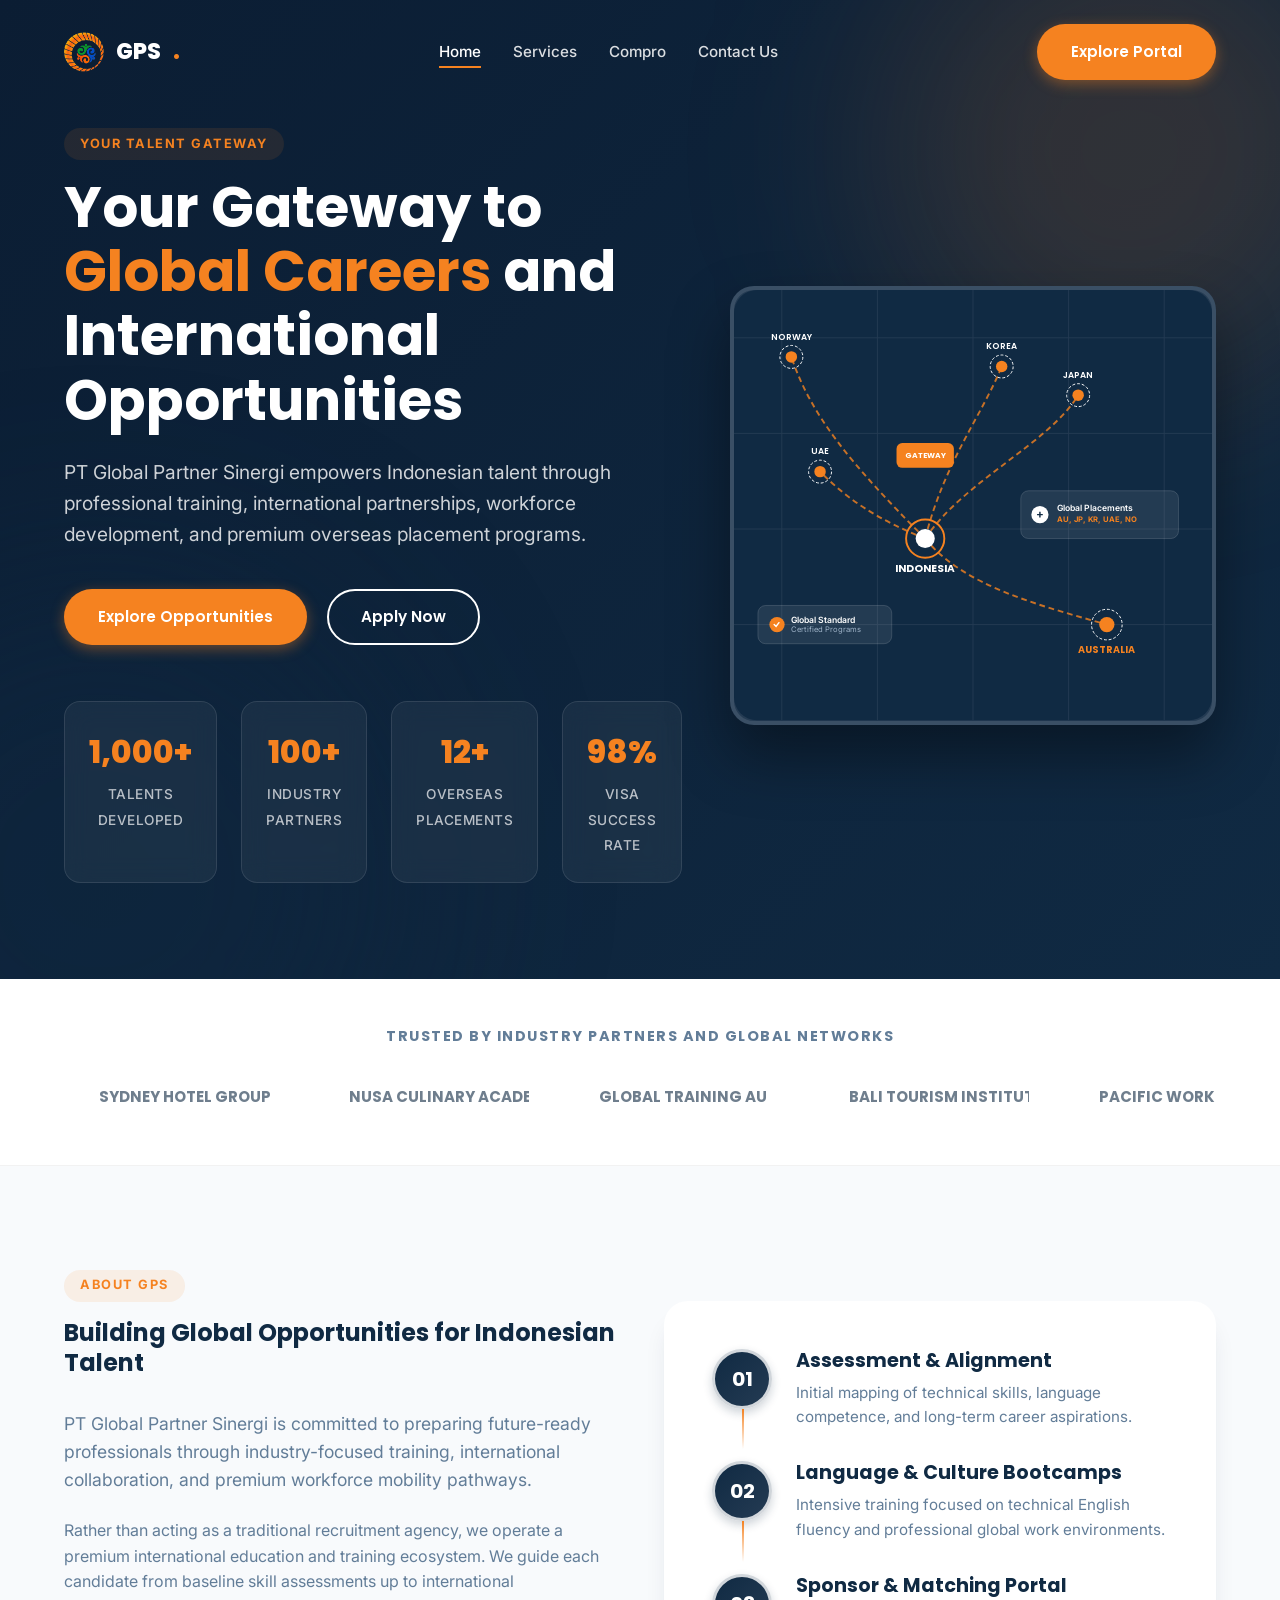
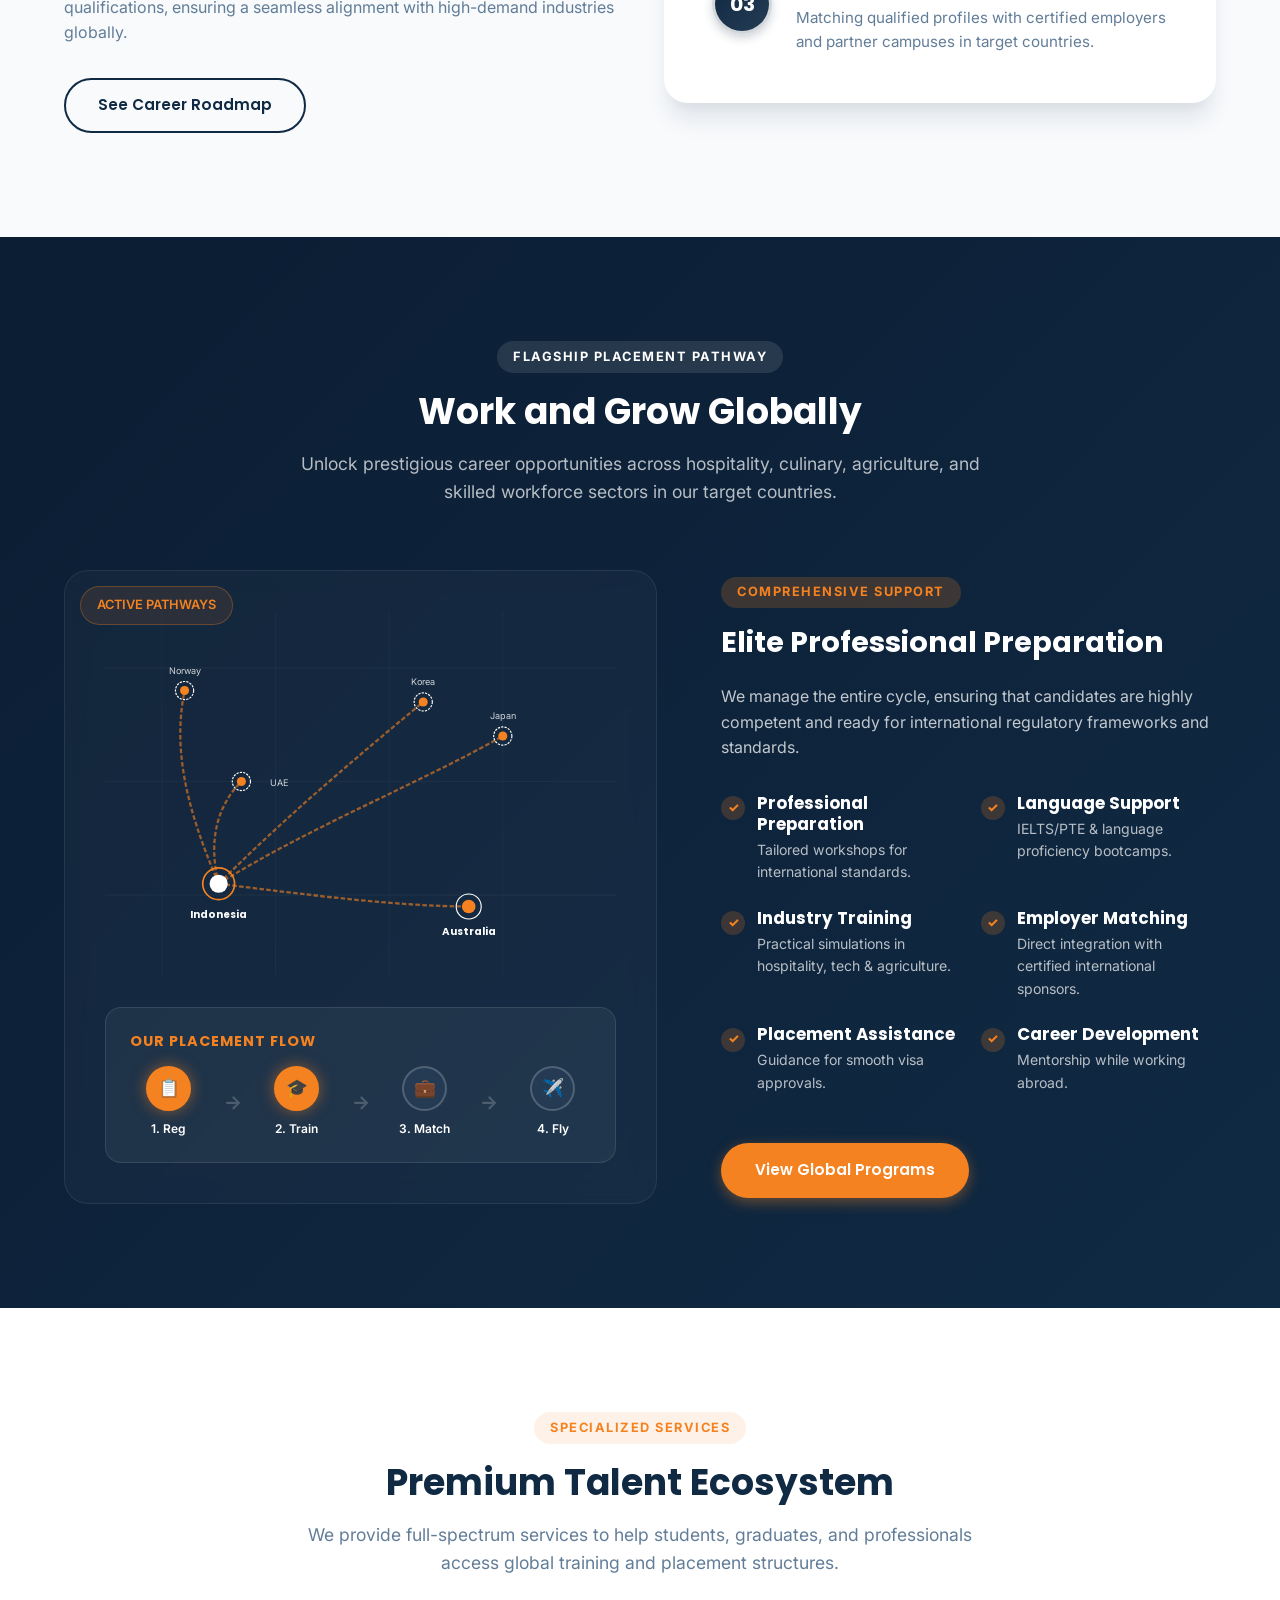
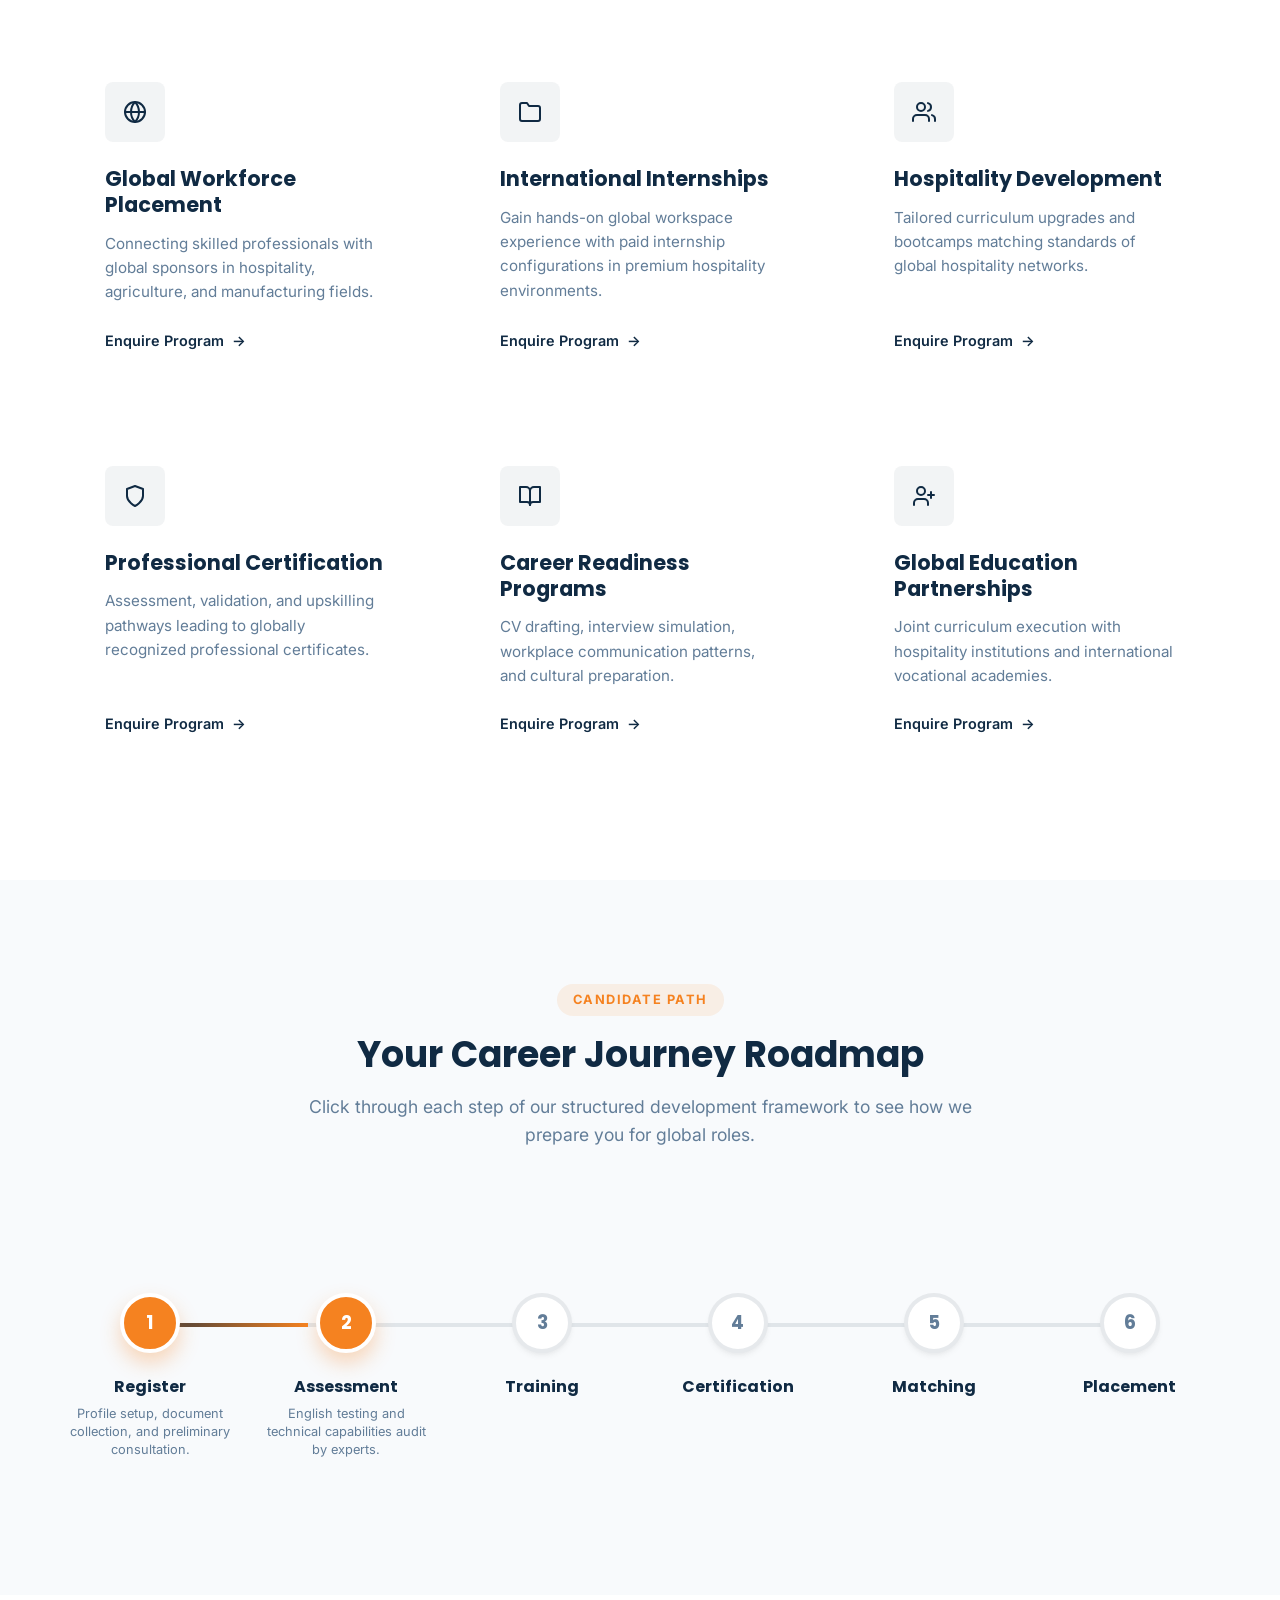
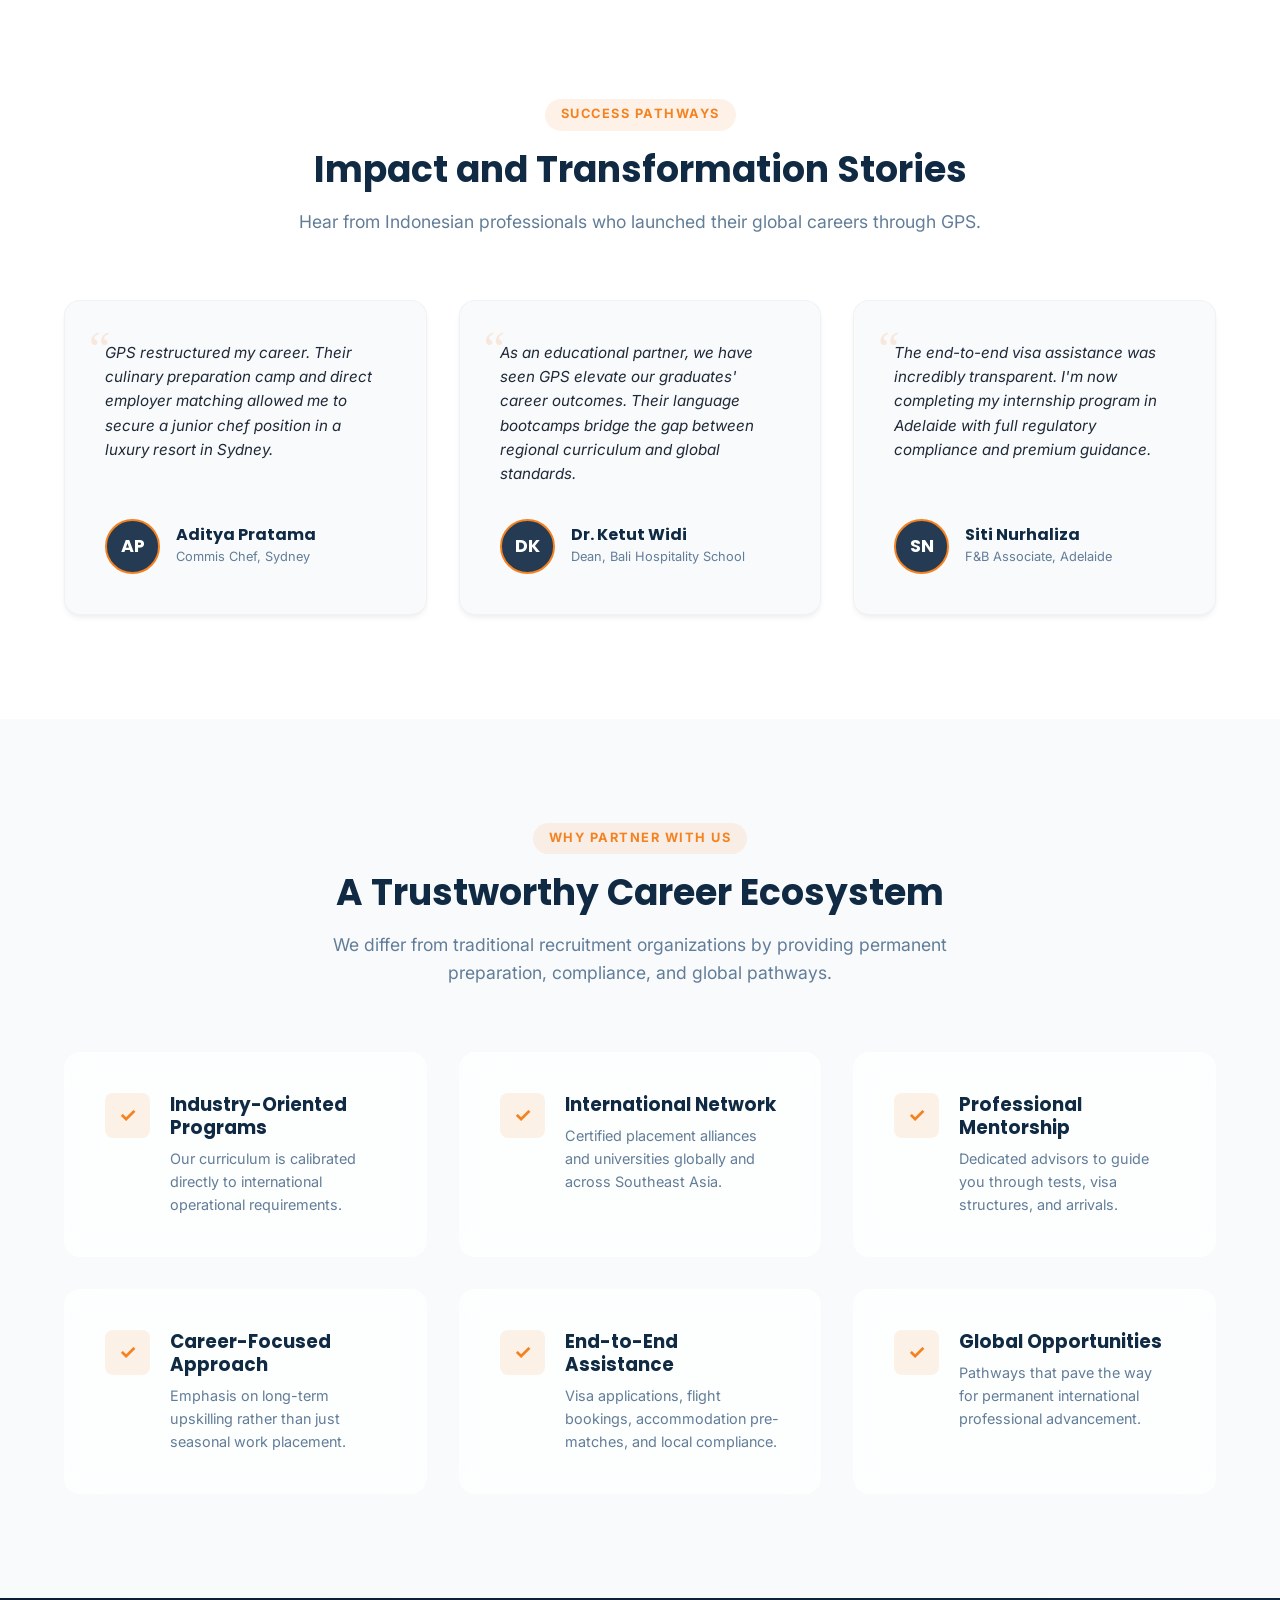
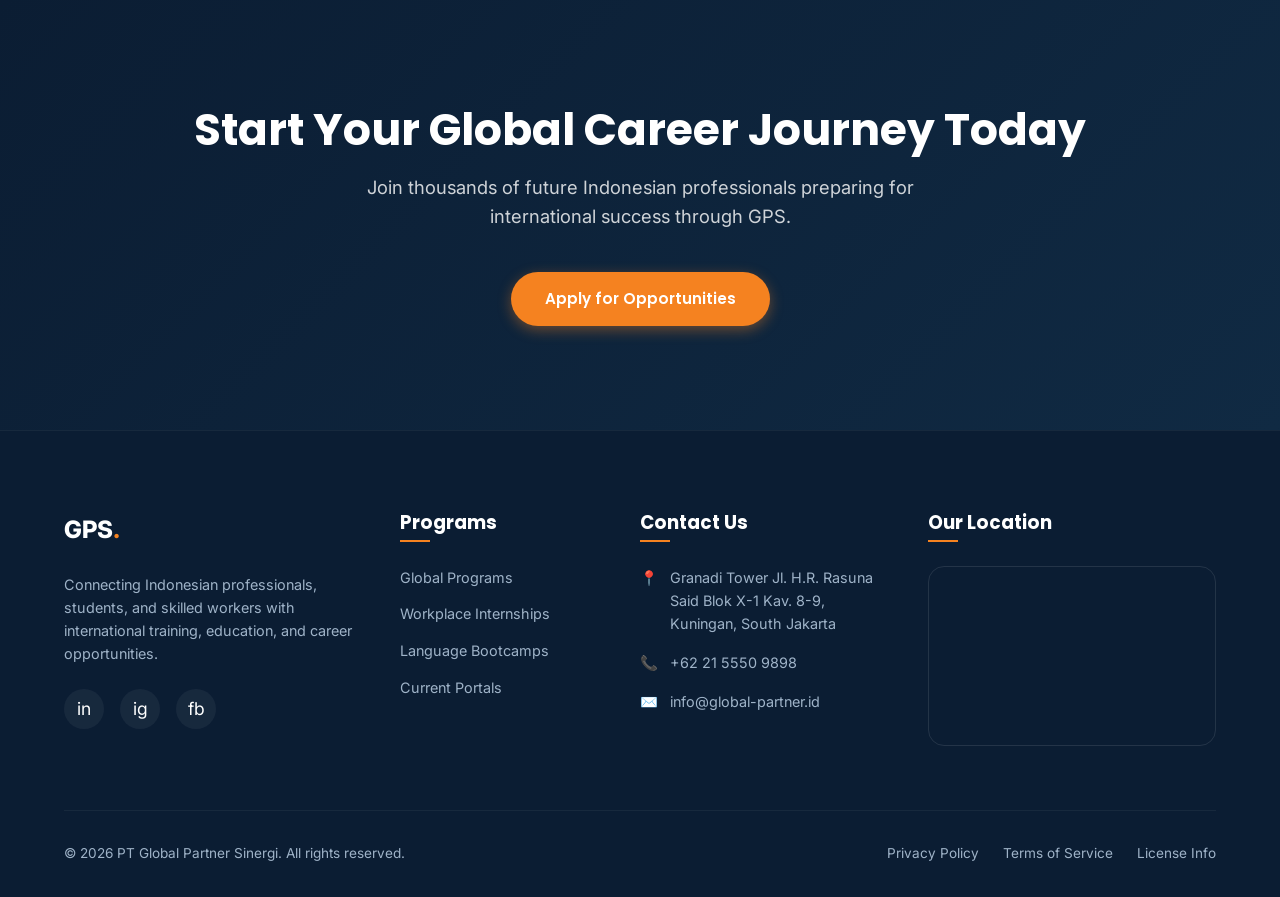
==== commit 1c600a15: "feat: change from Australia-only focus to Global Placement Pathways (Norway, UAE, Korea, Japan, Aust" ====
--- a/index.html
+++ b/index.html
@@ -8,9 +8,9 @@
 
   <!-- SEO Meta Tags -->
   <meta name="description"
-    content="PT Global Partner Sinergi (GPS) connects Indonesian professionals, students, and skilled workers with global training, education, and career opportunities in Australia and worldwide.">
+    content="PT Global Partner Sinergi (GPS) connects Indonesian professionals, students, and skilled workers with global training, education, and career opportunities worldwide.">
   <meta name="keywords"
-    content="Global Partner Sinergi, GPS, international talent gateway, work in Australia, Indonesian hospitality training, overseas placement, internship Australia, career readiness">
+    content="Global Partner Sinergi, GPS, international talent gateway, work abroad, Indonesian hospitality training, overseas placement, global internship, career readiness">
   <meta name="author" content="PT Global Partner Sinergi">
 
   <!-- Open Graph / Facebook -->
@@ -18,7 +18,7 @@
   <meta property="og:url" content="https://globalpartnersinergi.co.id/">
   <meta property="og:title" content="PT Global Partner Sinergi | Premium International Talent Gateway">
   <meta property="og:description"
-    content="Connecting Indonesian talents with global careers, hospitality development programs, and professional pathways in Australia.">
+    content="Connecting Indonesian talents with global careers, hospitality development programs, and professional pathways worldwide.">
   <meta property="og:image" content="assets/og-image.jpg">
 
   <!-- Style Sheets -->
@@ -83,8 +83,8 @@
               <span class="stat-label">Industry Partners</span>
             </div>
             <div class="stat-box">
-              <span class="stat-number" data-target="12" data-suffix=" (AU)">0</span>
-              <span class="stat-label">Australia Placements</span>
+              <span class="stat-number" data-target="12" data-suffix="+">0</span>
+              <span class="stat-label">Overseas Placements</span>
             </div>
             <div class="stat-box">
               <span class="stat-number" data-target="98" data-suffix="%">0</span>
@@ -101,45 +101,89 @@
               <!-- Background grid lines -->
               <path d="M50 0V450M150 0V450M250 0V450M350 0V450M450 0V450" stroke="#243B53" stroke-width="1" />
               <path d="M0 50H500M0 150H500M0 250H500M0 350H500" stroke="#243B53" stroke-width="1" />
-              <!-- Map-like connected nodes representing Indonesia & Australia -->
-              <path d="M100 200 C 150 120, 320 120, 380 250" stroke="#F58220" stroke-width="3" stroke-dasharray="8 4" />
-              <!-- Origin Node (Indonesia) -->
-              <circle cx="100" cy="200" r="10" fill="#FFFFFF" />
-              <circle cx="100" cy="200" r="20" stroke="#F58220" stroke-width="2" />
-              <text x="75" y="235" fill="#FFFFFF" font-family="'Poppins', sans-serif" font-weight="600"
-                font-size="12">INDONESIA</text>
-              <!-- Destination Node (Australia) -->
-              <circle cx="380" cy="250" r="14" fill="#F58220" />
-              <circle cx="380" cy="250" r="26" stroke="#FFFFFF" stroke-dasharray="4 2" stroke-width="2" />
-              <text x="350" y="295" fill="#F58220" font-family="'Poppins', sans-serif" font-weight="700"
-                font-size="14">AUSTRALIA</text>
-              <!-- Gateway Symbol -->
-              <g transform="translate(210, 110)">
-                <rect width="80" height="50" rx="8" fill="#F58220" />
-                <text x="40" y="30" fill="#FFFFFF" font-family="'Poppins', sans-serif" font-weight="700" font-size="11"
+
+              <!-- Connection Paths from Indonesia -->
+              <!-- To Norway -->
+              <path d="M200 260 C 120 180, 80 130, 60 70" stroke="#F58220" stroke-width="2" stroke-dasharray="6 4"
+                opacity="0.8" />
+              <!-- To UAE -->
+              <path d="M200 260 C 150 240, 120 220, 90 190" stroke="#F58220" stroke-width="2" stroke-dasharray="6 4"
+                opacity="0.8" />
+              <!-- To Korea -->
+              <path d="M200 260 C 220 180, 260 130, 280 80" stroke="#F58220" stroke-width="2" stroke-dasharray="6 4"
+                opacity="0.8" />
+              <!-- To Japan -->
+              <path d="M200 260 C 240 200, 330 160, 360 110" stroke="#F58220" stroke-width="2" stroke-dasharray="6 4"
+                opacity="0.8" />
+              <!-- To Australia -->
+              <path d="M200 260 C 240 310, 320 330, 390 350" stroke="#F58220" stroke-width="2" stroke-dasharray="6 4"
+                opacity="0.8" />
+
+              <!-- Destination Nodes -->
+              <!-- Norway -->
+              <circle cx="60" cy="70" r="6" fill="#F58220" />
+              <circle cx="60" cy="70" r="12" stroke="#FFFFFF" stroke-dasharray="3 2" stroke-width="1" />
+              <text x="60" y="52" fill="#FFFFFF" font-family="'Poppins', sans-serif" font-weight="600" font-size="9"
+                text-anchor="middle">NORWAY</text>
+
+              <!-- UAE -->
+              <circle cx="90" cy="190" r="6" fill="#F58220" />
+              <circle cx="90" cy="190" r="12" stroke="#FFFFFF" stroke-dasharray="3 2" stroke-width="1" />
+              <text x="90" y="172" fill="#FFFFFF" font-family="'Poppins', sans-serif" font-weight="600" font-size="9"
+                text-anchor="middle">UAE</text>
+
+              <!-- Korea -->
+              <circle cx="280" cy="80" r="6" fill="#F58220" />
+              <circle cx="280" cy="80" r="12" stroke="#FFFFFF" stroke-dasharray="3 2" stroke-width="1" />
+              <text x="280" y="62" fill="#FFFFFF" font-family="'Poppins', sans-serif" font-weight="600" font-size="9"
+                text-anchor="middle">KOREA</text>
+
+              <!-- Japan -->
+              <circle cx="360" cy="110" r="6" fill="#F58220" />
+              <circle cx="360" cy="110" r="12" stroke="#FFFFFF" stroke-dasharray="3 2" stroke-width="1" />
+              <text x="360" y="92" fill="#FFFFFF" font-family="'Poppins', sans-serif" font-weight="600" font-size="9"
+                text-anchor="middle">JAPAN</text>
+
+              <!-- Australia -->
+              <circle cx="390" cy="350" r="8" fill="#F58220" />
+              <circle cx="390" cy="350" r="16" stroke="#FFFFFF" stroke-dasharray="3 2" stroke-width="1" />
+              <text x="390" y="380" fill="#F58220" font-family="'Poppins', sans-serif" font-weight="700" font-size="10"
+                text-anchor="middle">AUSTRALIA</text>
+
+              <!-- Origin Hub (Indonesia) -->
+              <circle cx="200" cy="260" r="10" fill="#FFFFFF" />
+              <circle cx="200" cy="260" r="20" stroke="#F58220" stroke-width="2" />
+              <text x="200" y="295" fill="#FFFFFF" font-family="'Poppins', sans-serif" font-weight="700" font-size="11"
+                text-anchor="middle">INDONESIA</text>
+
+              <!-- Gateway Symbol overlay near center -->
+              <g transform="translate(170, 160)">
+                <rect width="60" height="26" rx="6" fill="#F58220" />
+                <text x="30" y="16" fill="#FFFFFF" font-family="'Poppins', sans-serif" font-weight="700" font-size="8"
                   text-anchor="middle">GATEWAY</text>
               </g>
+
               <!-- Floating credentials/badges -->
-              <g transform="translate(40, 60)">
-                <rect width="160" height="45" rx="8" fill="rgba(255,255,255,0.08)" stroke="rgba(255,255,255,0.15)"
+              <g transform="translate(25, 330)">
+                <rect width="140" height="40" rx="8" fill="rgba(255,255,255,0.08)" stroke="rgba(255,255,255,0.15)"
                   stroke-width="1" />
-                <circle cx="25" cy="22" r="10" fill="#F58220" />
-                <path d="M22 22L24 24L28 20" stroke="white" stroke-width="2" stroke-linecap="round" />
-                <text x="45" y="20" fill="white" font-family="'Inter', sans-serif" font-weight="600"
-                  font-size="10">Global Standard</text>
-                <text x="45" y="32" fill="#9FB3C8" font-family="'Inter', sans-serif" font-size="9">Certified
-                  Internships</text>
+                <circle cx="20" cy="20" r="8" fill="#F58220" />
+                <path d="M17 20L19 22L22 18" stroke="white" stroke-width="1.5" stroke-linecap="round" />
+                <text x="35" y="18" fill="white" font-family="'Inter', sans-serif" font-weight="600"
+                  font-size="9">Global Standard</text>
+                <text x="35" y="28" fill="#9FB3C8" font-family="'Inter', sans-serif" font-size="8">Certified
+                  Programs</text>
               </g>
-              <g transform="translate(260, 330)">
-                <rect width="180" height="60" rx="8" fill="rgba(255,255,255,0.08)" stroke="rgba(255,255,255,0.15)"
+
+              <g transform="translate(300, 210)">
+                <rect width="165" height="50" rx="8" fill="rgba(255,255,255,0.08)" stroke="rgba(255,255,255,0.15)"
                   stroke-width="1" />
-                <circle cx="30" cy="30" r="12" fill="#FFFFFF" />
-                <!-- Australia Icon symbol -->
-                <path d="M26 30L34 30M30 26L30 34" stroke="#102A43" stroke-width="2" />
-                <text x="52" y="25" fill="white" font-family="'Inter', sans-serif" font-weight="600"
-                  font-size="10">Premium Placement</text>
-                <text x="52" y="38" fill="#F58220" font-family="'Inter', sans-serif" font-weight="700"
-                  font-size="9">Sydney, Melbourne, Brisbane</text>
+                <circle cx="20" cy="25" r="9" fill="#FFFFFF" />
+                <path d="M17 25L23 25M20 22L20 28" stroke="#102A43" stroke-width="1.5" />
+                <text x="38" y="21" fill="white" font-family="'Inter', sans-serif" font-weight="600"
+                  font-size="9">Global Placements</text>
+                <text x="38" y="33" fill="#F58220" font-family="'Inter', sans-serif" font-weight="700" font-size="8">AU,
+                  JP, KR, UAE, NO</text>
               </g>
             </svg>
           </div>
@@ -244,54 +288,63 @@
     </div>
   </section>
 
-  <!-- SECTION 4: FEATURED PROGRAM - AUSTRALIA -->
+  <!-- SECTION 4: FEATURED PROGRAM - GLOBAL PATHWAYS -->
   <section class="featured-section section-padding theme-dark" id="australia">
     <div class="container">
       <div class="section-header reveal">
         <span class="badge" style="background-color: rgba(255, 255, 255, 0.1); color: var(--color-white);">Flagship
           Placement Pathway</span>
-        <h2>Work and Grow in Australia</h2>
-        <p>Unlock prestigious career opportunities across Australia's hospitality, culinary, agriculture, and skilled
-          workforce sectors.</p>
+        <h2>Work and Grow Globally</h2>
+        <p>Unlock prestigious career opportunities across hospitality, culinary, agriculture, and skilled
+          workforce sectors in our target countries.</p>
       </div>
 
       <div class="australia-grid">
         <div class="australia-visual reveal-left">
           <div class="australia-map-container">
-            <span class="path-overlay">ACTIVE PATHWAY</span>
-            <!-- Australia Map SVG with glow elements -->
+            <span class="path-overlay">ACTIVE PATHWAYS</span>
+            <!-- Global Connection Map SVG with glow elements -->
             <svg viewBox="0 0 450 320" fill="none" xmlns="http://www.w3.org/2000/svg">
               <!-- Grid background -->
               <path d="M0 50 H450M0 150 H450M0 250 H450M50 0 V320M150 0 V320M250 0 V320M350 0 V320"
                 stroke="rgba(255,255,255,0.03)" stroke-width="1" />
-              <!-- Map outline (Australia simplified silhouette) -->
-              <path
-                d="M70 120 L110 80 L180 80 L230 50 L270 50 L340 100 L380 120 L400 180 L420 220 L370 260 L350 280 L310 280 L270 270 L250 290 L230 290 L180 250 L140 250 L110 270 L60 210 L50 160 Z"
-                fill="rgba(245, 130, 32, 0.08)" stroke="rgba(245, 130, 32, 0.4)" stroke-width="2" />
-              <!-- City Markers -->
-              <!-- Perth -->
-              <circle cx="80" cy="210" r="5" fill="#F58220" />
-              <text x="65" y="230" fill="rgba(255, 255, 255, 0.8)" font-family="'Inter', sans-serif"
-                font-size="9">Perth</text>
-              <!-- Adelaide -->
-              <circle cx="260" cy="260" r="5" fill="#F58220" />
-              <text x="240" y="280" fill="rgba(255, 255, 255, 0.8)" font-family="'Inter', sans-serif"
-                font-size="9">Adelaide</text>
-              <!-- Melbourne -->
-              <circle cx="320" cy="275" r="5" fill="#F58220" />
-              <text x="300" y="295" fill="rgba(255, 255, 255, 0.8)" font-family="'Inter', sans-serif"
-                font-size="9">Melbourne</text>
-              <!-- Sydney -->
-              <circle cx="365" cy="240" r="6" fill="#F58220" />
-              <circle cx="365" cy="240" r="10" stroke="#FFFFFF" stroke-width="1" />
-              <text x="380" y="244" fill="#FFFFFF" font-family="'Poppins', sans-serif" font-weight="700"
-                font-size="10">Sydney</text>
-              <!-- Brisbane -->
-              <circle cx="390" cy="180" r="5" fill="#F58220" />
-              <text x="390" y="170" fill="rgba(255, 255, 255, 0.8)" font-family="'Inter', sans-serif"
-                font-size="9">Brisbane</text>
-              <!-- Connection from Jakarta (imaginary offscreen top-left) -->
-              <path d="M20 -20 Q 150 80, 365 240" stroke="#FFFFFF" stroke-dasharray="6 3" stroke-width="2" />
+              
+              <!-- Connecting paths from Indonesia to destinations -->
+              <path d="M100 240 C 70 170, 60 120, 70 70" stroke="rgba(245, 130, 32, 0.6)" stroke-width="2" stroke-dasharray="4 2" />
+              <path d="M100 240 C 90 200, 100 170, 120 150" stroke="rgba(245, 130, 32, 0.6)" stroke-width="2" stroke-dasharray="4 2" />
+              <path d="M100 240 C 160 180, 220 130, 280 80" stroke="rgba(245, 130, 32, 0.6)" stroke-width="2" stroke-dasharray="4 2" />
+              <path d="M100 240 C 180 190, 280 150, 350 110" stroke="rgba(245, 130, 32, 0.6)" stroke-width="2" stroke-dasharray="4 2" />
+              <path d="M100 240 C 180 250, 260 260, 320 260" stroke="rgba(245, 130, 32, 0.6)" stroke-width="2" stroke-dasharray="4 2" />
+
+              <!-- Origin Hub: Indonesia -->
+              <circle cx="100" cy="240" r="8" fill="#FFFFFF" />
+              <circle cx="100" cy="240" r="14" stroke="#F58220" stroke-width="1.5" />
+              <text x="100" y="270" fill="#FFFFFF" font-family="'Poppins', sans-serif" font-weight="700" font-size="9" text-anchor="middle">Indonesia</text>
+
+              <!-- Destination: Norway -->
+              <circle cx="70" cy="70" r="4" fill="#F58220" />
+              <circle cx="70" cy="70" r="8" stroke="#FFFFFF" stroke-width="1" stroke-dasharray="2 1" />
+              <text x="70" y="55" fill="rgba(255, 255, 255, 0.8)" font-family="'Inter', sans-serif" font-size="8" text-anchor="middle">Norway</text>
+
+              <!-- Destination: UAE -->
+              <circle cx="120" cy="150" r="4" fill="#F58220" />
+              <circle cx="120" cy="150" r="8" stroke="#FFFFFF" stroke-width="1" stroke-dasharray="2 1" />
+              <text x="145" y="154" fill="rgba(255, 255, 255, 0.8)" font-family="'Inter', sans-serif" font-size="8">UAE</text>
+
+              <!-- Destination: Korea -->
+              <circle cx="280" cy="80" r="4" fill="#F58220" />
+              <circle cx="280" cy="80" r="8" stroke="#FFFFFF" stroke-width="1" stroke-dasharray="2 1" />
+              <text x="280" y="65" fill="rgba(255, 255, 255, 0.8)" font-family="'Inter', sans-serif" font-size="8" text-anchor="middle">Korea</text>
+
+              <!-- Destination: Japan -->
+              <circle cx="350" cy="110" r="4" fill="#F58220" />
+              <circle cx="350" cy="110" r="8" stroke="#FFFFFF" stroke-width="1" stroke-dasharray="2 1" />
+              <text x="350" y="95" fill="rgba(255, 255, 255, 0.8)" font-family="'Inter', sans-serif" font-size="8" text-anchor="middle">Japan</text>
+
+              <!-- Destination: Australia -->
+              <circle cx="320" cy="260" r="6" fill="#F58220" />
+              <circle cx="320" cy="260" r="11" stroke="#FFFFFF" stroke-width="1" />
+              <text x="320" y="285" fill="#FFFFFF" font-family="'Poppins', sans-serif" font-weight="700" font-size="9" text-anchor="middle">Australia</text>
             </svg>
 
             <!-- Success pathway flow diagram -->
@@ -329,35 +382,35 @@
           <h3 style="font-size: 1.8rem; margin-bottom: 1.5rem; color: var(--color-white);">Elite Professional
             Preparation</h3>
           <p style="color: rgba(255, 255, 255, 0.75); margin-bottom: 2rem;">We manage the entire cycle, ensuring that
-            candidates are highly competent and ready for Australian regulatory frameworks and standards.</p>
+            candidates are highly competent and ready for international regulatory frameworks and standards.</p>
 
           <div class="features-list">
             <div class="feature-item">
               <div class="feature-icon-bullet">✓</div>
               <div class="feature-info">
                 <h4>Professional Preparation</h4>
-                <p>Tailored workshops for Australian standards.</p>
+                <p>Tailored workshops for international standards.</p>
               </div>
             </div>
             <div class="feature-item">
               <div class="feature-icon-bullet">✓</div>
               <div class="feature-info">
                 <h4>Language Support</h4>
-                <p>IELTS/PTE alignment bootcamps.</p>
+                <p>IELTS/PTE & language proficiency bootcamps.</p>
               </div>
             </div>
             <div class="feature-item">
               <div class="feature-icon-bullet">✓</div>
               <div class="feature-info">
                 <h4>Industry Training</h4>
-                <p>Practical simulations in hospitality & agriculture.</p>
+                <p>Practical simulations in hospitality, tech & agriculture.</p>
               </div>
             </div>
             <div class="feature-item">
               <div class="feature-icon-bullet">✓</div>
               <div class="feature-info">
                 <h4>Employer Matching</h4>
-                <p>Direct integration with Australian sponsors.</p>
+                <p>Direct integration with certified international sponsors.</p>
               </div>
             </div>
             <div class="feature-item">
@@ -377,7 +430,7 @@
           </div>
 
           <div style="margin-top: 3rem;">
-            <a href="services.html#opportunities" class="btn btn-primary">View Australia Programs</a>
+            <a href="services.html#opportunities" class="btn btn-primary">View Global Programs</a>
           </div>
         </div>
       </div>
@@ -398,7 +451,7 @@
         <!-- Service 1 -->
         <div class="service-card glass-panel reveal">
           <div class="service-icon-box">
-            <!-- Australia Placement Icon -->
+            <!-- Global Placement Icon -->
             <svg width="24" height="24" viewBox="0 0 24 24" fill="none" stroke="currentColor" stroke-width="2"
               stroke-linecap="round" stroke-linejoin="round">
               <circle cx="12" cy="12" r="10" />
@@ -406,11 +459,11 @@
               <path d="M2 12h20" />
             </svg>
           </div>
-          <h3>Australia Workforce Placement</h3>
-          <p>Connecting skilled professionals with Australian sponsors in hospitality, agriculture, and manufacturing
+          <h3>Global Workforce Placement</h3>
+          <p>Connecting skilled professionals with global sponsors in hospitality, agriculture, and manufacturing
             fields.</p>
           <a href="#contact" class="service-learn-more open-apply-modal"
-            data-program="Australia Workforce Placement">Enquire Program</a>
+            data-program="Global Workforce Placement">Enquire Program</a>
         </div>
         <!-- Service 2 -->
         <div class="service-card glass-panel reveal" style="transition-delay: 0.1s;">
@@ -592,7 +645,7 @@
         <div class="testimonial-card reveal" style="transition-delay: 0.1s;">
           <div class="quote-icon">“</div>
           <p class="testimonial-text">As an educational partner, we have seen GPS elevate our graduates' career
-            outcomes. Their language bootcamps bridge the gap between regional curriculum and Australian standards.</p>
+            outcomes. Their language bootcamps bridge the gap between regional curriculum and global standards.</p>
           <div class="testimonial-profile">
             <div class="avatar-placeholder">DK</div>
             <div class="profile-info">
@@ -642,7 +695,7 @@
           <div class="why-icon">✓</div>
           <div class="why-info">
             <h3>International Network</h3>
-            <p>Certified placement alliances and universities across Australia and Southeast Asia.</p>
+            <p>Certified placement alliances and universities globally and across Southeast Asia.</p>
           </div>
         </div>
         <!-- Benefit 3 -->
@@ -709,7 +762,7 @@
         <div class="footer-column">
           <h3>Programs</h3>
           <div class="footer-links">
-            <a href="#australia">Australia Program</a>
+            <a href="#australia">Global Programs</a>
             <a href="#services">Workplace Internships</a>
             <a href="#services">Language Bootcamps</a>
             <a href="services.html#opportunities">Current Portals</a>
